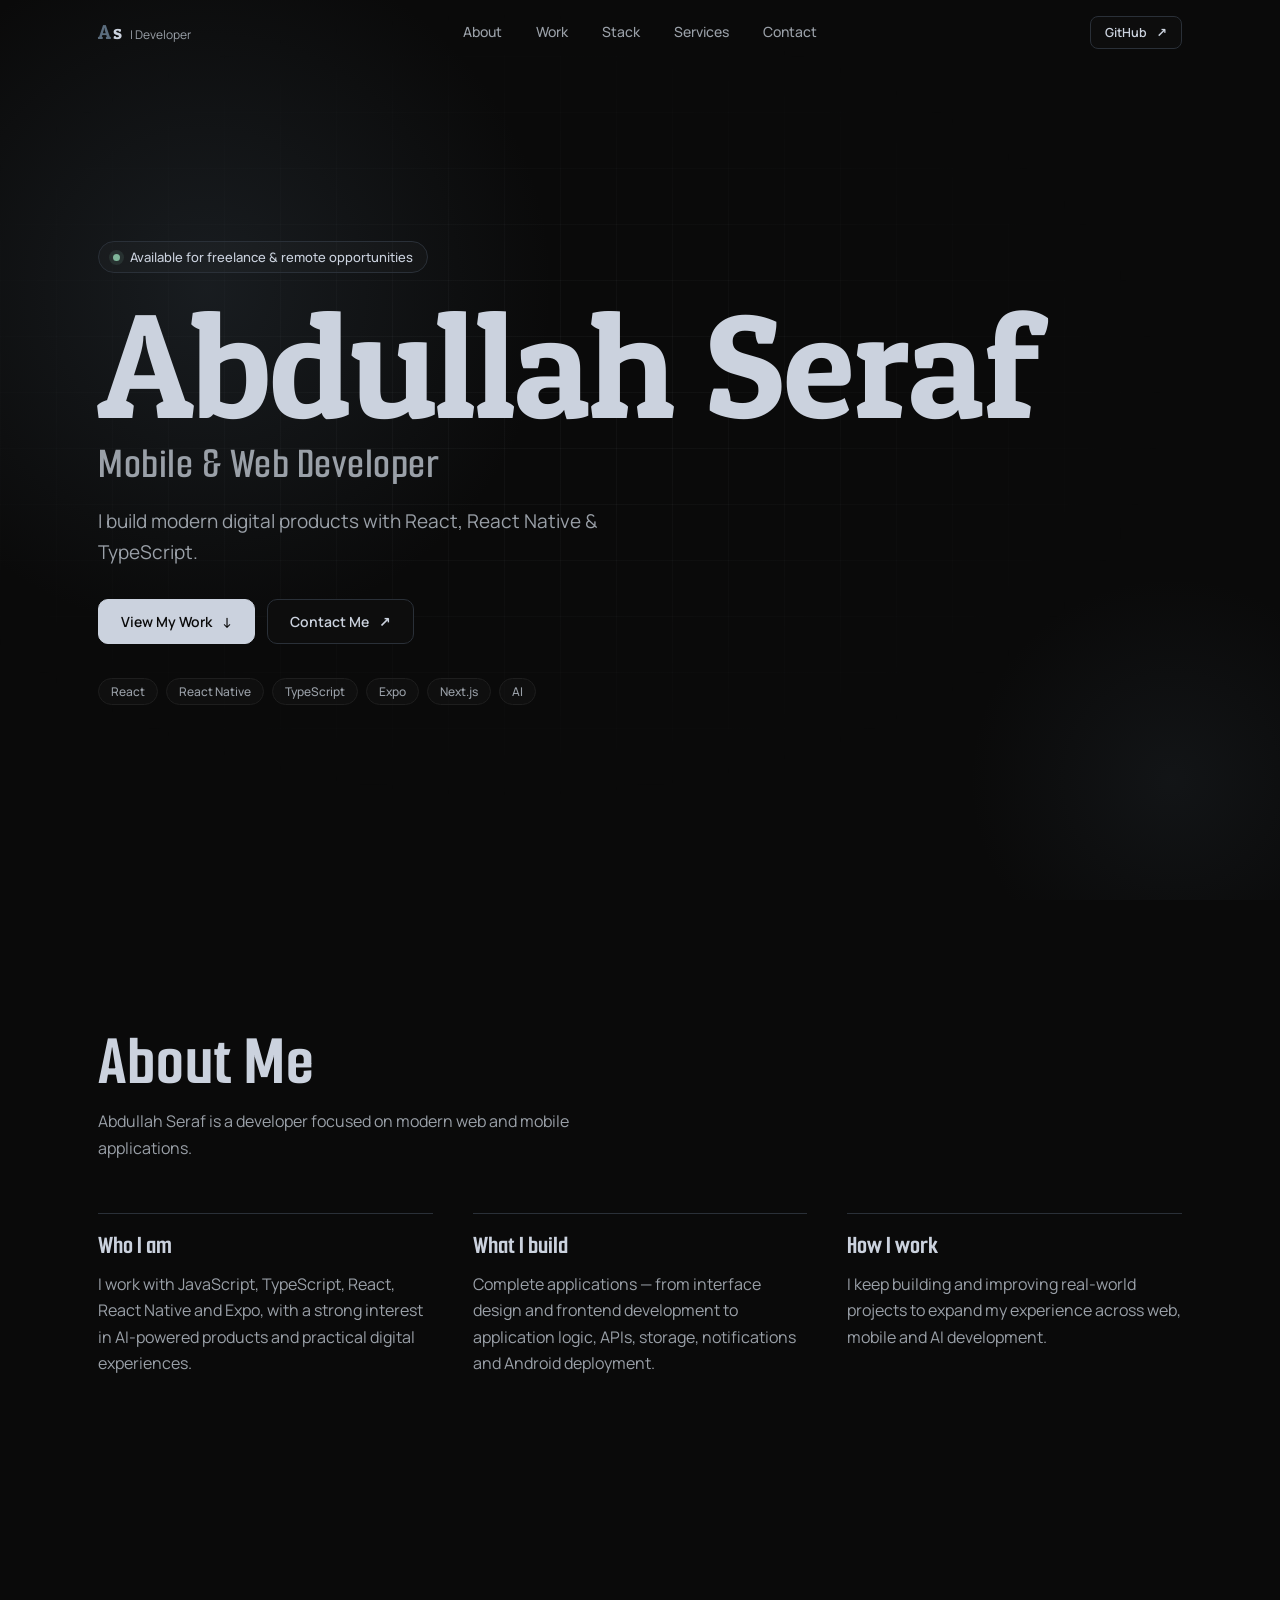
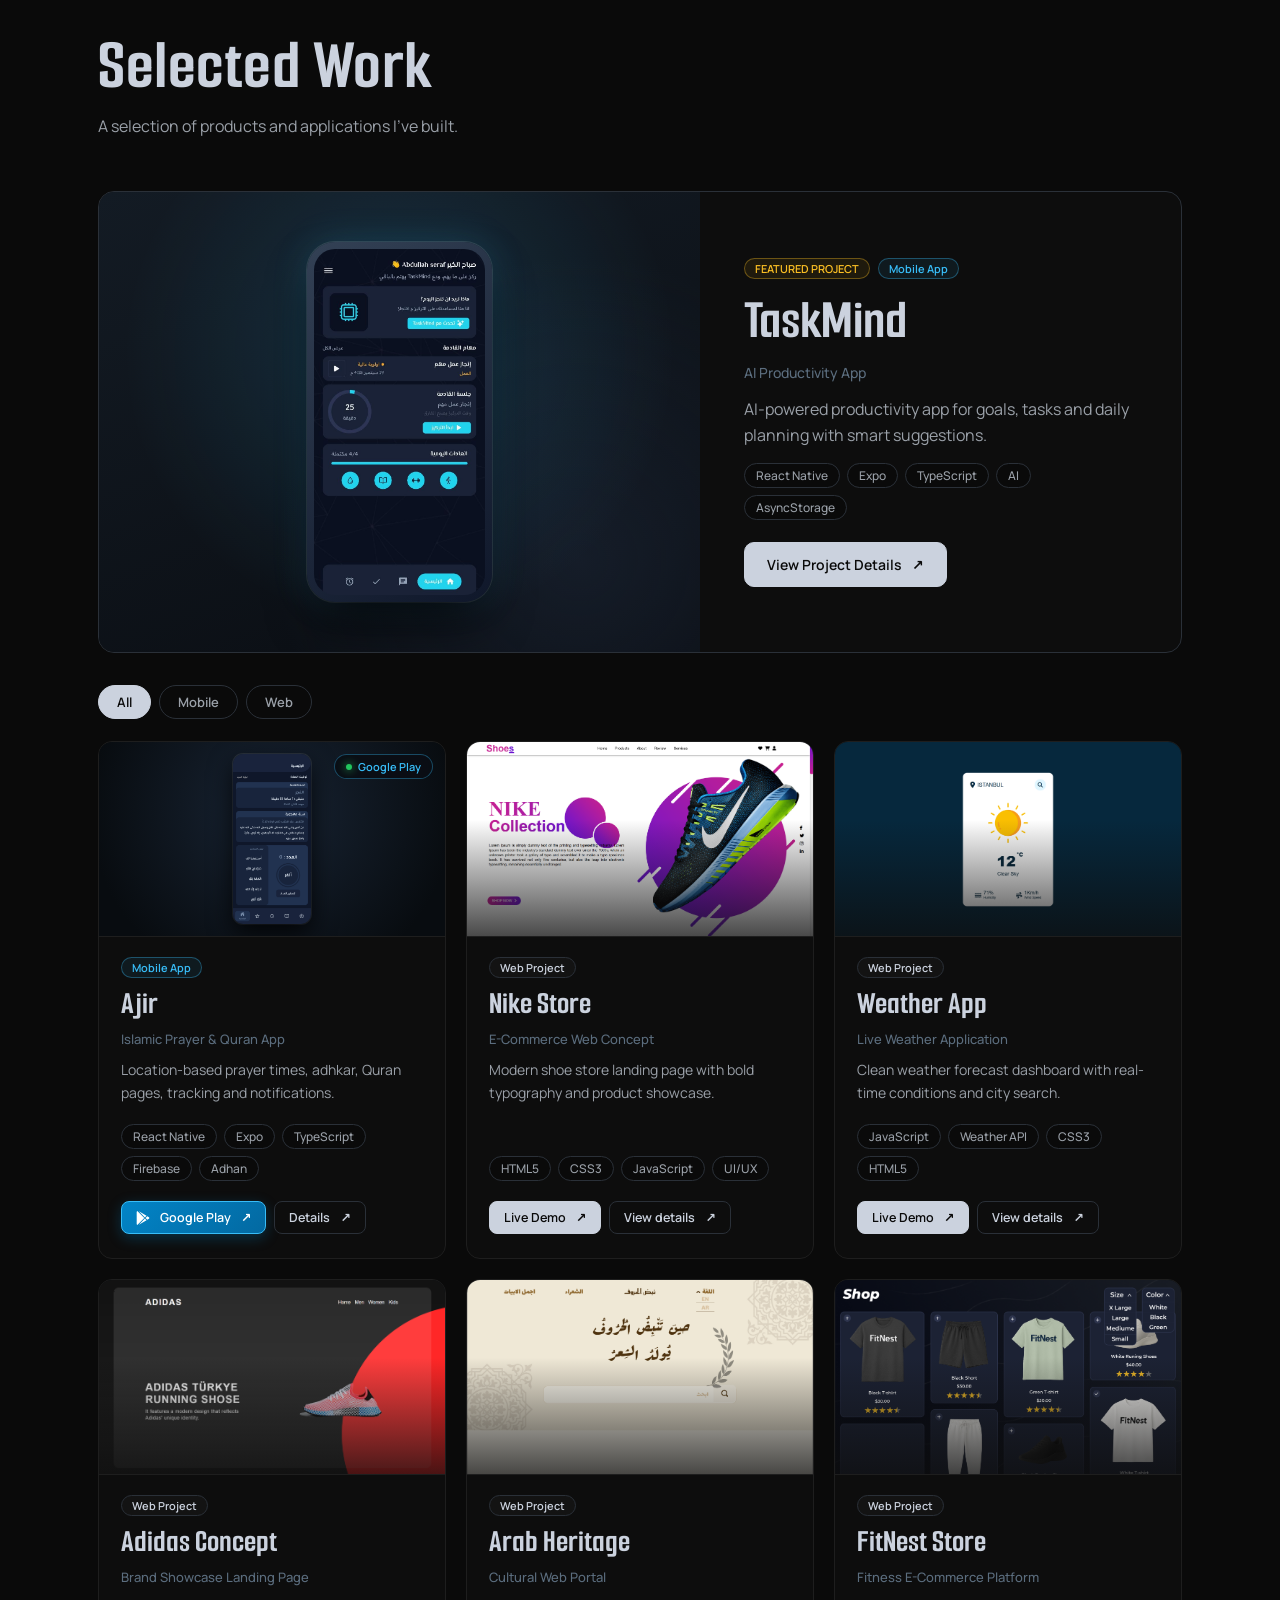
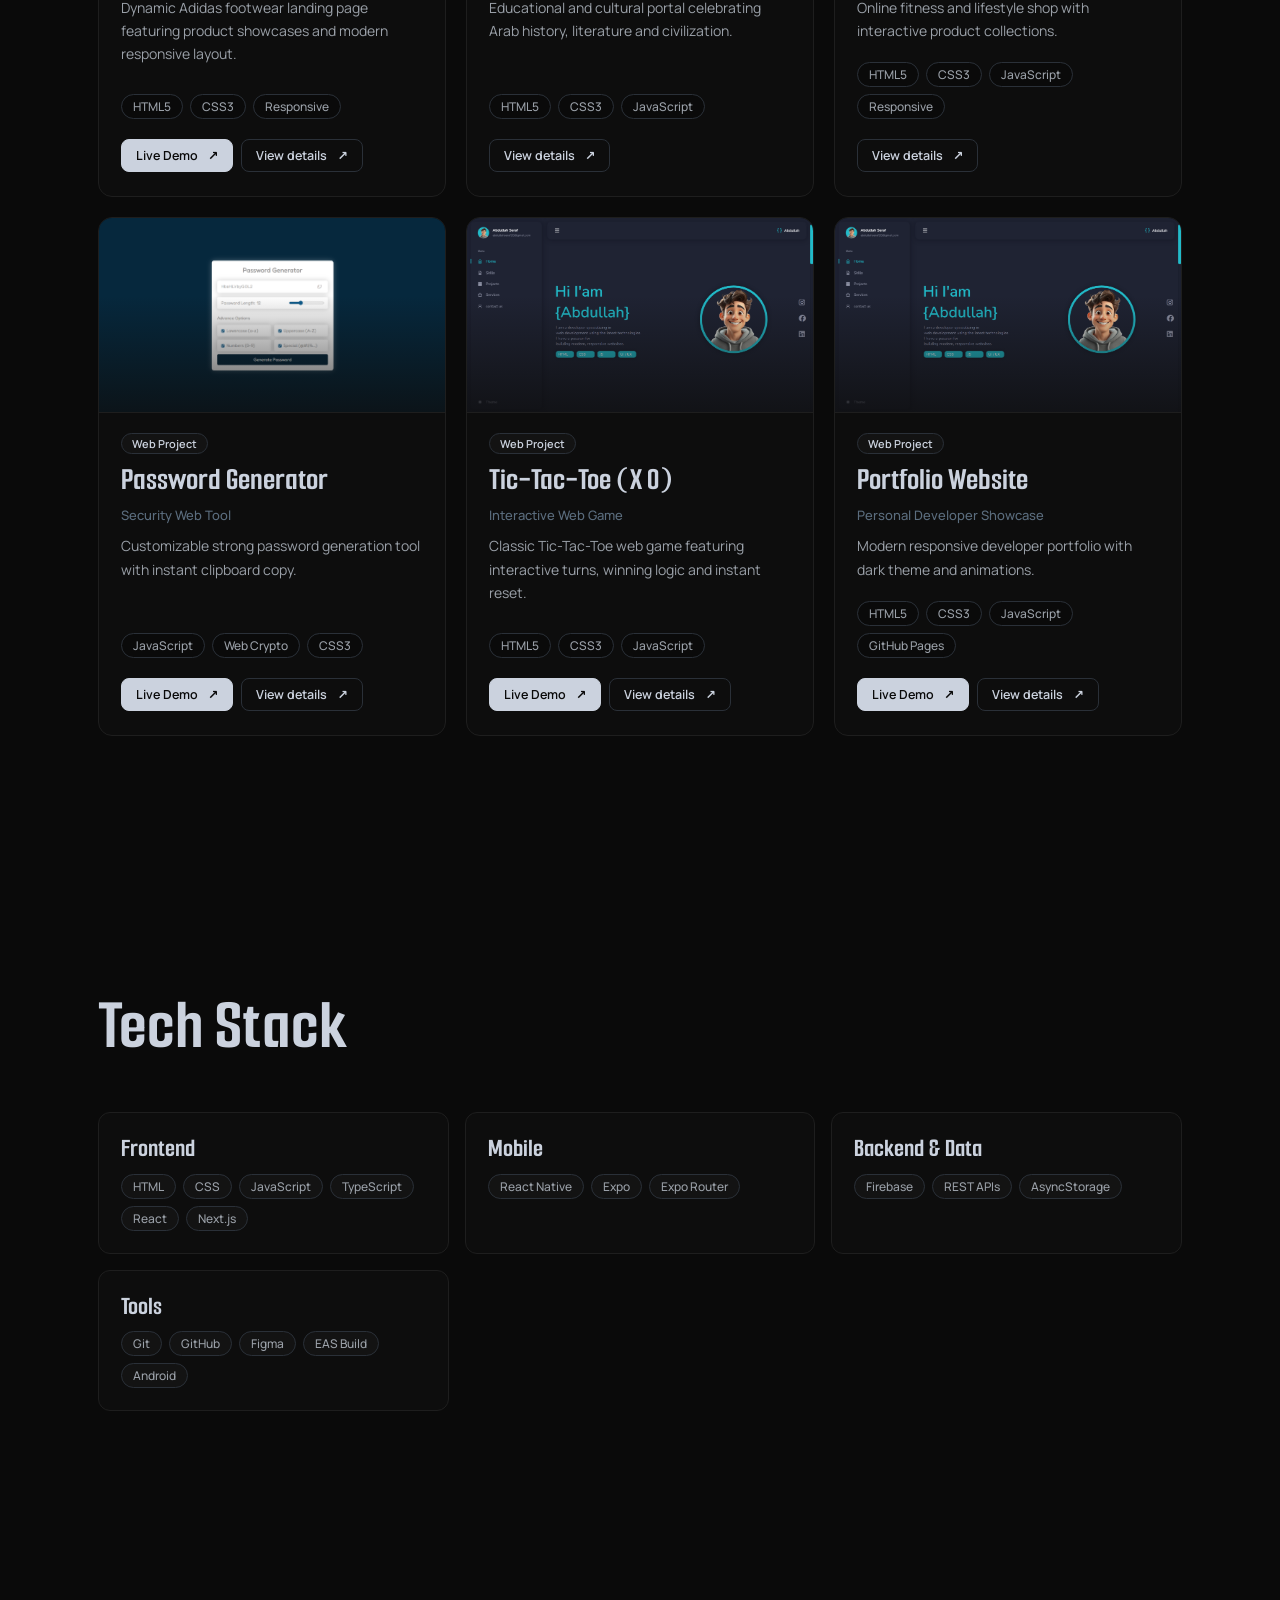
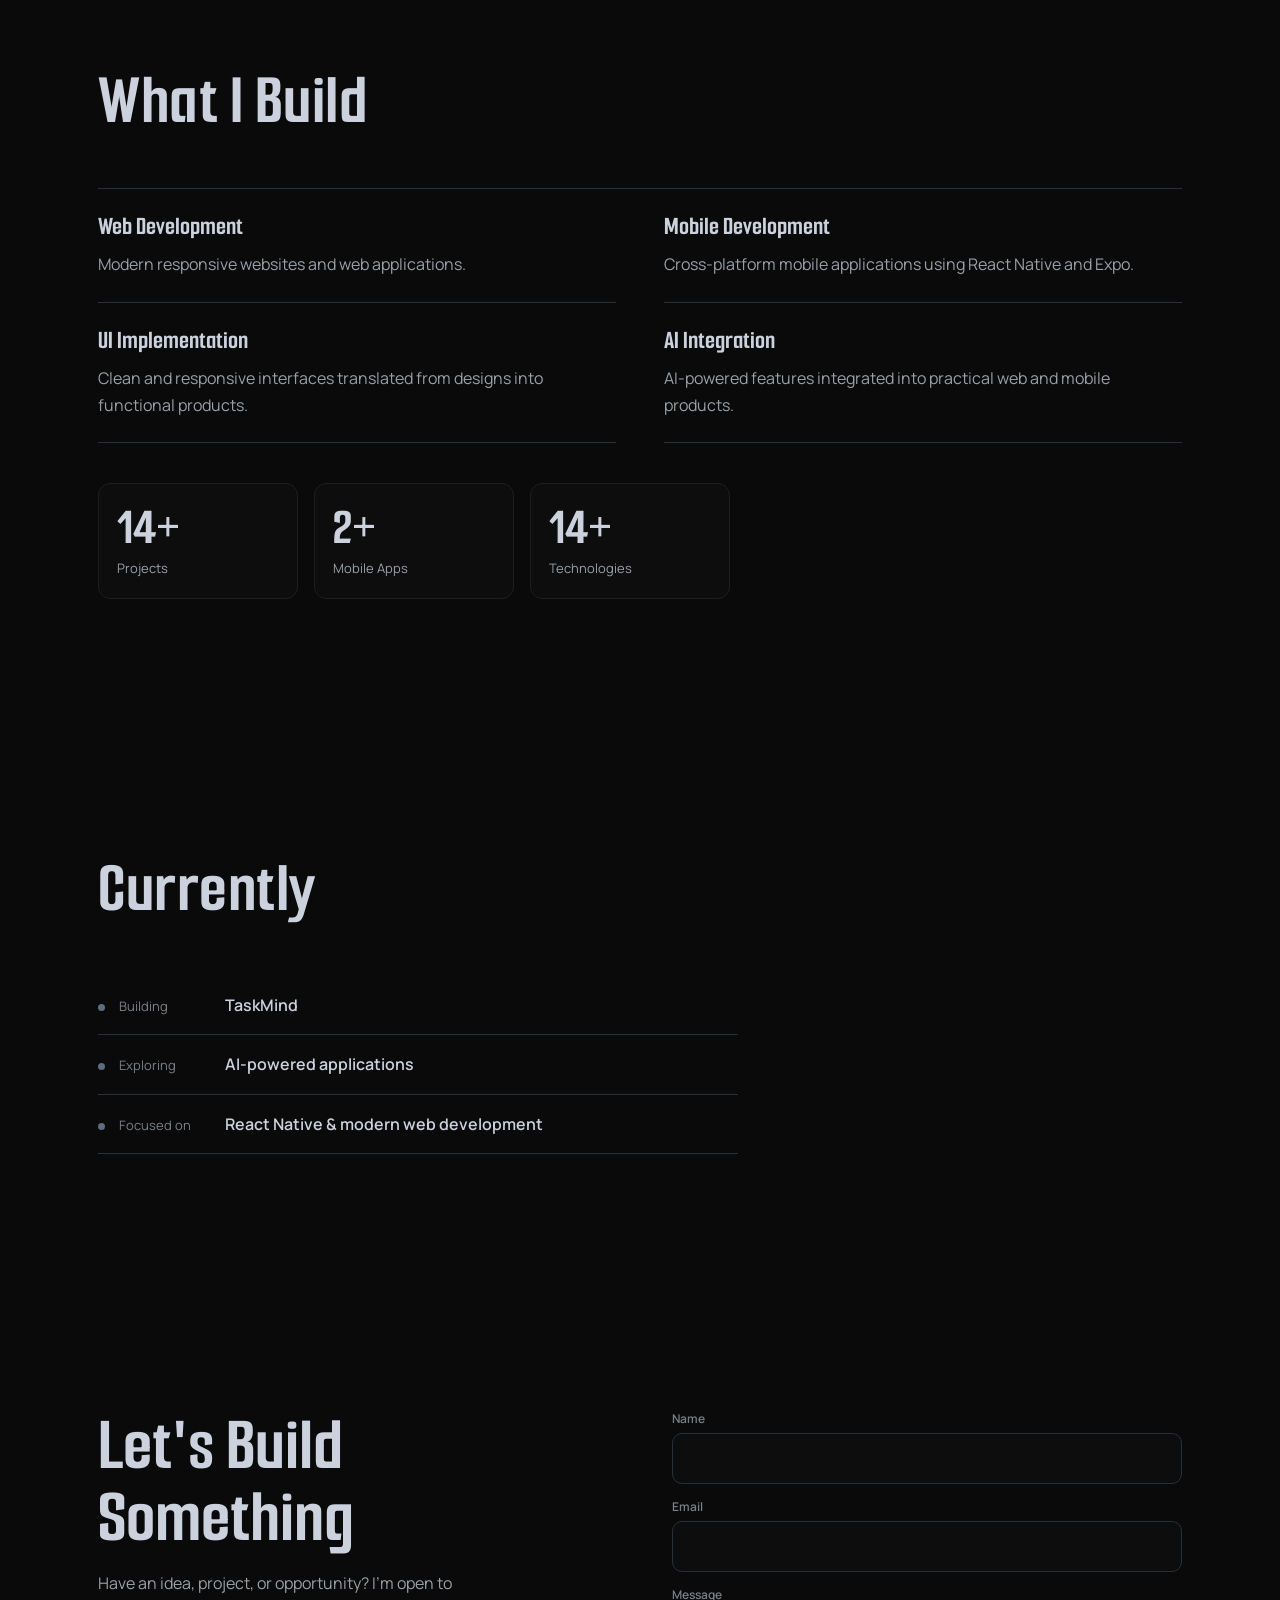
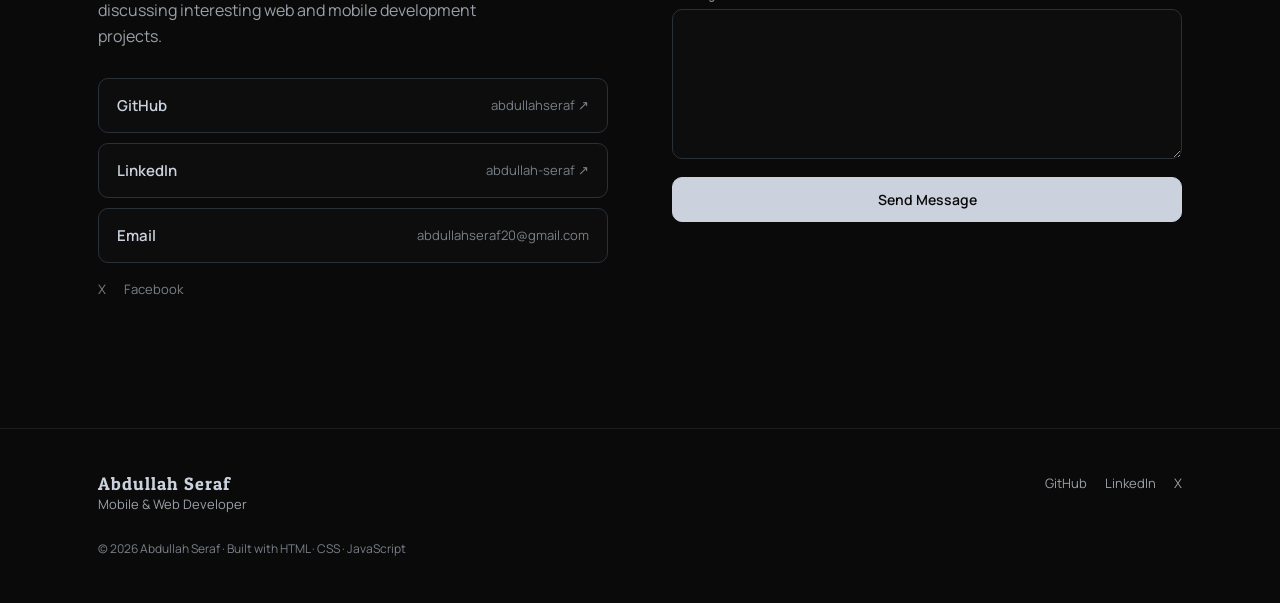
==== index.html @ d8f2591b "feat: add live demo links and new project showcases (Nike, Weather, Password Generator, Adidas, XO)" ====
<!doctype html>
<html lang="en">
  <head>
    <meta charset="UTF-8" />
    <meta name="viewport" content="width=device-width, initial-scale=1" />
    <title>Abdullah Seraf | Web &amp; Mobile Developer</title>
    <meta
      name="description"
      content="Abdullah Seraf is a mobile and web developer building modern digital products with React, React Native, Expo and TypeScript. Available for freelance and remote work."
    />
    <meta name="author" content="Abdullah Seraf" />
    <meta name="theme-color" content="#0a0a0a" />
    <meta name="color-scheme" content="dark" />
    <meta property="og:type" content="website" />
    <meta
      property="og:title"
      content="Abdullah Seraf | Web &amp; Mobile Developer"
    />
    <meta
      property="og:description"
      content="Modern digital products with React, React Native &amp; TypeScript."
    />
    <meta property="og:url" content="https://abdullahseraf.github.io" />
    <meta name="twitter:card" content="summary" />
    <meta
      name="twitter:title"
      content="Abdullah Seraf | Web &amp; Mobile Developer"
    />
    <meta
      name="twitter:description"
      content="Modern digital products with React, React Native &amp; TypeScript."
    />
    <link rel="icon" href="images/favicon.ico" type="image/x-icon" />
    <link rel="preconnect" href="https://fonts.googleapis.com" />
    <link rel="preconnect" href="https://fonts.gstatic.com" crossorigin />
    <link
      href="https://fonts.googleapis.com/css2?family=Manrope:wght@300..800&family=Patua+One&family=Smooch+Sans:wght@400..800&display=swap"
      rel="stylesheet"
    />
    <link rel="stylesheet" href="style.css?v=2.2" />
    <script>
      document.documentElement.classList.add("js");
    </script>
  </head>
  <body>
    <a class="skip" href="#main">Skip to content</a>
    <div class="progress" aria-hidden="true"></div>
    <header class="nav">
      <div class="wrap">
        <a class="logo" href="#home" aria-label="As Developer — home"
          >As<small>| Developer</small></a
        >
        <nav aria-label="Main">
          <ul class="menu" id="menu">
            <li><a href="#about">About</a></li>
            <li><a href="#work">Work</a></li>
            <li><a href="#stack">Stack</a></li>
            <li><a href="#services">Services</a></li>
            <li><a href="#contact">Contact</a></li>
          </ul>
        </nav>
        <a
          class="btn sm ghb"
          href="https://github.com/abdullahseraf"
          target="_blank"
          rel="noopener noreferrer"
          >GitHub <span class="arr">↗</span></a
        >
        <button
          class="burger"
          type="button"
          aria-label="Open menu"
          aria-expanded="false"
          aria-controls="menu"
        >
          <i></i><i></i>
        </button>
      </div>
    </header>

    <main id="main">
      <section class="hero" id="home">
        <div class="orb o1"></div>
        <div class="orb o2"></div>
        <div class="wrap">
          <p class="avail" data-in style="--d: 0.05s">
            <i></i>Available for freelance &amp; remote opportunities
          </p>
          <h1 data-in style="--d: 0.15s">Abdullah Seraf</h1>
          <p class="role" data-in style="--d: 0.25s">
            Mobile &amp; Web Developer
          </p>
          <p class="pitch" data-in style="--d: 0.35s">
            I build modern digital products with React, React Native &amp;
            TypeScript.
          </p>
          <div class="cta" data-in style="--d: 0.45s">
            <a class="btn solid" href="#work"
              >View My Work <span class="arr">↓</span></a
            >
            <a class="btn" href="#contact"
              >Contact Me <span class="arr">↗</span></a
            >
          </div>
          <ul class="chips" data-in style="--d: 0.55s">
            <li>React</li>
            <li>React Native</li>
            <li>TypeScript</li>
            <li>Expo</li>
            <li>Next.js</li>
            <li>AI</li>
          </ul>
        </div>
      </section>
      <section id="about">
        <div class="wrap">
          <div class="head rv">
            <h2 class="h2">About Me</h2>
            <p class="sub">
              Abdullah Seraf is a developer focused on modern web and mobile
              applications.
            </p>
          </div>
          <div class="three">
            <div class="rv">
              <h3>Who I am</h3>
              <p>
                I work with JavaScript, TypeScript, React, React Native and
                Expo, with a strong interest in AI-powered products and
                practical digital experiences.
              </p>
            </div>
            <div class="rv">
              <h3>What I build</h3>
              <p>
                Complete applications — from interface design and frontend
                development to application logic, APIs, storage, notifications
                and Android deployment.
              </p>
            </div>
            <div class="rv">
              <h3>How I work</h3>
              <p>
                I keep building and improving real-world projects to expand my
                experience across web, mobile and AI development.
              </p>
            </div>
          </div>
        </div>
      </section>

      <section id="work">
        <div class="wrap">
          <div class="head rv">
            <h2 class="h2">Selected Work</h2>
            <p class="sub">
              A selection of products and applications I've built.
            </p>
          </div>

          <article class="feat rv">
            <div class="preview is-mobile-feat" aria-hidden="true">
              <div class="mockup-frame">
                <img src="images/Taskmind.jpg" alt="TaskMind App screenshot" />
              </div>
            </div>
            <div class="fbody">
              <div class="feat-top">
                <span class="badge feat-badge">FEATURED PROJECT</span>
                <span class="badge badge-mobile">Mobile App</span>
              </div>
              <h3>TaskMind</h3>
              <p class="kind">AI Productivity App</p>
              <p>
                AI-powered productivity app for goals, tasks and daily planning with smart suggestions.
              </p>
              <ul class="pills">
                <li>React Native</li>
                <li>Expo</li>
                <li>TypeScript</li>
                <li>AI</li>
                <li>AsyncStorage</li>
              </ul>
              <div class="row">
                <button class="btn solid" type="button" data-open="taskmind">
                  View Project Details <span class="arr">↗</span>
                </button>
              </div>
            </div>
          </article>

          <div class="filters" role="group" aria-label="Filter projects">
            <button type="button" data-f="all" aria-pressed="true">All</button>
            <button type="button" data-f="mobile" aria-pressed="false">
              Mobile
            </button>
            <button type="button" data-f="web" aria-pressed="false">Web</button>
          </div>
          <div class="grid">
            <article class="card app rv" data-t="mobile">
              <div class="card-thumb mobile-thumb">
                <img src="images/Ajir.jpg" alt="Ajir Islamic Mobile App" loading="lazy" />
                <span class="thumb-badge"><i class="dot live"></i> Google Play</span>
              </div>
              <div class="card-body">
                <div class="card-meta">
                  <span class="badge badge-mobile">Mobile App</span>
                </div>
                <h3>Ajir</h3>
                <p class="kind">Islamic Prayer &amp; Quran App</p>
                <p>
                  Location-based prayer times, adhkar, Quran pages, tracking and notifications.
                </p>
                <ul class="pills">
                  <li>React Native</li>
                  <li>Expo</li>
                  <li>TypeScript</li>
                  <li>Firebase</li>
                  <li>Adhan</li>
                </ul>
                <div class="row">
                  <a
                    class="btn sm solid store-btn"
                    href="https://play.google.com/store/apps/details?id=com.anonymous.ajir&amp;pli=1"
                    target="_blank"
                    rel="noopener noreferrer"
                    aria-label="Download Ajir from Google Play Store"
                  >
                    <svg class="play-icon" viewBox="0 0 512 512" width="14" height="14" fill="currentColor" aria-hidden="true">
                      <path d="M325.3 234.3L104.6 13l280.8 161.2-60.1 59.9zM47 0C34 6.8 25.3 19.2 25.3 35.3v441.3c0 16.1 8.7 28.5 21.7 35.3l256.6-256L47 0zm425.2 225.6l-58.9-34.1-65.7 64.5 65.7 64.5 60.1-34.1c18-14.3 18-46.5-1.2-60.8zM104.6 499l280.8-161.2-60.1-60.1L104.6 499z"/>
                    </svg>
                    Google Play <span class="arr">↗</span>
                  </a>
                  <button class="btn sm" type="button" data-open="ajir">
                    Details <span class="arr">↗</span>
                  </button>
                </div>
              </div>
            </article>

            <article class="card app rv" data-t="web">
              <div class="card-thumb">
                <img src="images/nike.png" alt="Nike Shoe Store screenshot" loading="lazy" />
              </div>
              <div class="card-body">
                <div class="card-meta">
                  <span class="badge badge-web">Web Project</span>
                </div>
                <h3>Nike Store</h3>
                <p class="kind">E-Commerce Web Concept</p>
                <p>Modern shoe store landing page with bold typography and product showcase.</p>
                <ul class="pills">
                  <li>HTML5</li>
                  <li>CSS3</li>
                  <li>JavaScript</li>
                  <li>UI/UX</li>
                </ul>
                <div class="row">
                  <a
                    class="btn sm solid live-btn"
                    href="https://abdullahseraf.github.io/Nike-Store/"
                    target="_blank"
                    rel="noopener noreferrer"
                  >
                    Live Demo <span class="arr">↗</span>
                  </a>
                  <button
                    class="btn sm"
                    type="button"
                    data-open="shoe"
                    aria-haspopup="dialog"
                  >
                    View details <span class="arr">↗</span>
                  </button>
                </div>
              </div>
            </article>

            <article class="card app rv" data-t="web">
              <div class="card-thumb">
                <img src="images/weather.png" alt="Weather Website screenshot" loading="lazy" />
              </div>
              <div class="card-body">
                <div class="card-meta">
                  <span class="badge badge-web">Web Project</span>
                </div>
                <h3>Weather App</h3>
                <p class="kind">Live Weather Application</p>
                <p>Clean weather forecast dashboard with real-time conditions and city search.</p>
                <ul class="pills">
                  <li>JavaScript</li>
                  <li>Weather API</li>
                  <li>CSS3</li>
                  <li>HTML5</li>
                </ul>
                <div class="row">
                  <a
                    class="btn sm solid live-btn"
                    href="https://abdullahseraf.github.io/weather-app/"
                    target="_blank"
                    rel="noopener noreferrer"
                  >
                    Live Demo <span class="arr">↗</span>
                  </a>
                  <button
                    class="btn sm"
                    type="button"
                    data-open="weather"
                    aria-haspopup="dialog"
                  >
                    View details <span class="arr">↗</span>
                  </button>
                </div>
              </div>
            </article>

            <article class="card app rv" data-t="web">
              <div class="card-thumb">
                <img src="images/adidas.png" alt="Adidas Concept screenshot" loading="lazy" />
              </div>
              <div class="card-body">
                <div class="card-meta">
                  <span class="badge badge-web">Web Project</span>
                </div>
                <h3>Adidas Concept</h3>
                <p class="kind">Brand Showcase Landing Page</p>
                <p>Dynamic Adidas footwear landing page featuring product showcases and modern responsive layout.</p>
                <ul class="pills">
                  <li>HTML5</li>
                  <li>CSS3</li>
                  <li>Responsive</li>
                </ul>
                <div class="row">
                  <a
                    class="btn sm solid live-btn"
                    href="https://abdullahseraf.github.io/Adidas/"
                    target="_blank"
                    rel="noopener noreferrer"
                  >
                    Live Demo <span class="arr">↗</span>
                  </a>
                  <button
                    class="btn sm"
                    type="button"
                    data-open="adidas"
                    aria-haspopup="dialog"
                  >
                    View details <span class="arr">↗</span>
                  </button>
                </div>
              </div>
            </article>

            <article class="card app rv" data-t="web">
              <div class="card-thumb">
                <img src="images/arab.png" alt="Arab Heritage website screenshot" loading="lazy" />
              </div>
              <div class="card-body">
                <div class="card-meta">
                  <span class="badge badge-web">Web Project</span>
                </div>
                <h3>Arab Heritage</h3>
                <p class="kind">Cultural Web Portal</p>
                <p>Educational and cultural portal celebrating Arab history, literature and civilization.</p>
                <ul class="pills">
                  <li>HTML5</li>
                  <li>CSS3</li>
                  <li>JavaScript</li>
                </ul>
                <div class="row">
                  <button
                    class="btn sm"
                    type="button"
                    data-open="arabs"
                    aria-haspopup="dialog"
                  >
                    View details <span class="arr">↗</span>
                  </button>
                </div>
              </div>
            </article>

            <article class="card app rv" data-t="web">
              <div class="card-thumb">
                <img src="images/fitnest.png" alt="FitNest Shop website screenshot" loading="lazy" />
              </div>
              <div class="card-body">
                <div class="card-meta">
                  <span class="badge badge-web">Web Project</span>
                </div>
                <h3>FitNest Store</h3>
                <p class="kind">Fitness E-Commerce Platform</p>
                <p>Online fitness and lifestyle shop with interactive product collections.</p>
                <ul class="pills">
                  <li>HTML5</li>
                  <li>CSS3</li>
                  <li>JavaScript</li>
                  <li>Responsive</li>
                </ul>
                <div class="row">
                  <button
                    class="btn sm"
                    type="button"
                    data-open="shop"
                    aria-haspopup="dialog"
                  >
                    View details <span class="arr">↗</span>
                  </button>
                </div>
              </div>
            </article>

            <article class="card app rv" data-t="web">
              <div class="card-thumb">
                <img src="images/pasword.png" alt="Password Generator screenshot" loading="lazy" />
              </div>
              <div class="card-body">
                <div class="card-meta">
                  <span class="badge badge-web">Web Project</span>
                </div>
                <h3>Password Generator</h3>
                <p class="kind">Security Web Tool</p>
                <p>Customizable strong password generation tool with instant clipboard copy.</p>
                <ul class="pills">
                  <li>JavaScript</li>
                  <li>Web Crypto</li>
                  <li>CSS3</li>
                </ul>
                <div class="row">
                  <a
                    class="btn sm solid live-btn"
                    href="https://abdullahseraf.github.io/Password-Generator/"
                    target="_blank"
                    rel="noopener noreferrer"
                  >
                    Live Demo <span class="arr">↗</span>
                  </a>
                  <button
                    class="btn sm"
                    type="button"
                    data-open="password"
                    aria-haspopup="dialog"
                  >
                    View details <span class="arr">↗</span>
                  </button>
                </div>
              </div>
            </article>

            <article class="card app rv" data-t="web">
              <div class="card-thumb">
                <img src="images/portfolio2.png" alt="Tic-Tac-Toe Game screenshot" loading="lazy" />
              </div>
              <div class="card-body">
                <div class="card-meta">
                  <span class="badge badge-web">Web Project</span>
                </div>
                <h3>Tic-Tac-Toe (X O)</h3>
                <p class="kind">Interactive Web Game</p>
                <p>Classic Tic-Tac-Toe web game featuring interactive turns, winning logic and instant reset.</p>
                <ul class="pills">
                  <li>HTML5</li>
                  <li>CSS3</li>
                  <li>JavaScript</li>
                </ul>
                <div class="row">
                  <a
                    class="btn sm solid live-btn"
                    href="https://abdullahseraf.github.io/XO-Game/"
                    target="_blank"
                    rel="noopener noreferrer"
                  >
                    Live Demo <span class="arr">↗</span>
                  </a>
                  <button
                    class="btn sm"
                    type="button"
                    data-open="xo"
                    aria-haspopup="dialog"
                  >
                    View details <span class="arr">↗</span>
                  </button>
                </div>
              </div>
            </article>

            <article class="card app rv" data-t="web">
              <div class="card-thumb">
                <img src="images/portfolio2.png" alt="Portfolio Website screenshot" loading="lazy" />
              </div>
              <div class="card-body">
                <div class="card-meta">
                  <span class="badge badge-web">Web Project</span>
                </div>
                <h3>Portfolio Website</h3>
                <p class="kind">Personal Developer Showcase</p>
                <p>Modern responsive developer portfolio with dark theme and animations.</p>
                <ul class="pills">
                  <li>HTML5</li>
                  <li>CSS3</li>
                  <li>JavaScript</li>
                  <li>GitHub Pages</li>
                </ul>
                <div class="row">
                  <a
                    class="btn sm solid live-btn"
                    href="https://abdullahseraf.github.io/Portfolio/"
                    target="_blank"
                    rel="noopener noreferrer"
                  >
                    Live Demo <span class="arr">↗</span>
                  </a>
                  <button
                    class="btn sm"
                    type="button"
                    data-open="portfolio"
                    aria-haspopup="dialog"
                  >
                    View details <span class="arr">↗</span>
                  </button>
                </div>
              </div>
            </article>
          </div>
        </div>
      </section>

      <section id="stack">
        <div class="wrap">
          <div class="head rv"><h2 class="h2">Tech Stack</h2></div>
          <div class="sgrid">
            <div class="sg rv">
              <h3>Frontend</h3>
              <ul class="pills">
                <li>HTML</li>
                <li>CSS</li>
                <li>JavaScript</li>
                <li>TypeScript</li>
                <li>React</li>
                <li>Next.js</li>
              </ul>
            </div>
            <div class="sg rv">
              <h3>Mobile</h3>
              <ul class="pills">
                <li>React Native</li>
                <li>Expo</li>
                <li>Expo Router</li>
              </ul>
            </div>
            <div class="sg rv">
              <h3>Backend &amp; Data</h3>
              <ul class="pills">
                <li>Firebase</li>
                <li>REST APIs</li>
                <li>AsyncStorage</li>
              </ul>
            </div>
            <div class="sg rv">
              <h3>Tools</h3>
              <ul class="pills">
                <li>Git</li>
                <li>GitHub</li>
                <li>Figma</li>
                <li>EAS Build</li>
                <li>Android</li>
              </ul>
            </div>
          </div>
        </div>
      </section>

      <section id="services">
        <div class="wrap">
          <div class="head rv"><h2 class="h2">What I Build</h2></div>
          <div class="bgrid">
            <div class="build rv">
              <h3>Web Development</h3>
              <p>Modern responsive websites and web applications.</p>
            </div>
            <div class="build rv">
              <h3>Mobile Development</h3>
              <p>
                Cross-platform mobile applications using React Native and Expo.
              </p>
            </div>
            <div class="build rv">
              <h3>UI Implementation</h3>
              <p>
                Clean and responsive interfaces translated from designs into
                functional products.
              </p>
            </div>
            <div class="build rv">
              <h3>AI Integration</h3>
              <p>
                AI-powered features integrated into practical web and mobile
                products.
              </p>
            </div>
          </div>
          <div class="stats">
            <div class="rv">
              <strong data-to="15" data-suf="+">15+</strong
              ><span>Projects</span>
            </div>
            <div class="rv">
              <strong data-to="2" data-suf="+">2+</strong
              ><span>Mobile Apps</span>
            </div>
            <div class="rv">
              <strong data-to="15" data-suf="+">15+</strong
              ><span>Technologies</span>
            </div>
          </div>
        </div>
      </section>

      <section id="now" aria-labelledby="nowT">
        <div class="wrap">
          <div class="head rv"><h2 class="h2" id="nowT">Currently</h2></div>
          <div class="now rv">
            <div><i></i><span>Building</span><b>TaskMind</b></div>
            <div>
              <i></i><span>Exploring</span><b>AI-powered applications</b>
            </div>
            <div>
              <i></i><span>Focused on</span
              ><b>React Native &amp; modern web development</b>
            </div>
          </div>
        </div>
      </section>

      <section id="contact">
        <div class="wrap cbox">
          <div class="rv">
            <h2>Let's Build Something</h2>
            <p class="lead">
              Have an idea, project, or opportunity? I'm open to discussing
              interesting web and mobile development projects.
            </p>
            <div class="links">
              <a
                class="lk"
                href="https://github.com/abdullahseraf"
                target="_blank"
                rel="noopener noreferrer"
                >GitHub <small>abdullahseraf ↗</small></a
              >
              <a
                class="lk"
                href="https://www.linkedin.com/in/abdullah-seraf-761bb6325/"
                target="_blank"
                rel="noopener noreferrer"
                >LinkedIn <small>abdullah-seraf ↗</small></a
              >
              <a class="lk" href="mailto:abdullahseraf20@gmail.com"
                >Email <small>abdullahseraf20@gmail.com</small></a
              >
              <div class="minor">
                <a
                  href="https://x.com/AbdullahSeraf"
                  target="_blank"
                  rel="noopener noreferrer"
                  >X</a
                ><a
                  href="https://www.facebook.com/profile.php?id=100073133985251"
                  target="_blank"
                  rel="noopener noreferrer"
                  >Facebook</a
                >
              </div>
            </div>
          </div>
          <form id="contactForm" class="rv">
            <label
              >Name<input type="text" name="name" autocomplete="name" required
            /></label>
            <label
              >Email<input
                type="email"
                name="email"
                autocomplete="email"
                inputmode="email"
                required
            /></label>
            <label>Message<textarea name="message" required></textarea></label>
            <button
              class="btn solid"
              type="submit"
              style="justify-content: center"
            >
              Send Message
            </button>
            <p id="status" role="status" aria-live="polite"></p>
          </form>
        </div>
      </section>
    </main>

    <footer>
      <div class="wrap">
        <div>
          <h4>Abdullah Seraf</h4>
          <p>Mobile &amp; Web Developer</p>
        </div>
        <ul class="fl">
          <li>
            <a
              href="https://github.com/abdullahseraf"
              target="_blank"
              rel="noopener noreferrer"
              >GitHub</a
            >
          </li>
          <li>
            <a
              href="https://www.linkedin.com/in/abdullah-seraf-761bb6325/"
              target="_blank"
              rel="noopener noreferrer"
              >LinkedIn</a
            >
          </li>
          <li>
            <a
              href="https://x.com/AbdullahSeraf"
              target="_blank"
              rel="noopener noreferrer"
              >X</a
            >
          </li>
        </ul>
        <p class="built">
          © 2026 Abdullah Seraf · Built with HTML · CSS · JavaScript
        </p>
      </div>
    </footer>

    <dialog id="modal" aria-labelledby="mTitle">
      <div class="mh">
        <div>
          <h3 id="mTitle"></h3>
          <p class="kind" id="mCat"></p>
        </div>
        <button
          class="x"
          type="button"
          data-close
          aria-label="Close project details"
        >
          ×
        </button>
      </div>
      <div class="mb" id="mBody"></div>
    </dialog>
    <script src="Script.js?v=2.2" defer></script>
  </body>
</html>
---- style.css ----
/* Portfolio — dark, minimal, mobile-first. */
:root {
  --bg: #0a0a0a;
  --panel: #0d0d0d;
  --line: #1e1e1e;
  --line2: #2a3038;
  --steel: #3e4c59;
  --steel-hi: #5b6d7e;
  --ice: #cbd2de;
  --text: #9aa0a8;
  --muted: #7a8088;
  --tint: #ffffff06;
  --pad: clamp(20px, 5vw, 48px);
  --sec: clamp(72px, 11vw, 128px);
  --display: "Smooch Sans", "Arial Narrow", sans-serif;
  --logo: "Patua One", Georgia, serif;
  --ui: "Manrope", system-ui, -apple-system, "Segoe UI", sans-serif;
  --ease: cubic-bezier(0.2, 0.7, 0.2, 1);
}
* {
  box-sizing: border-box;
}
html {
  scroll-behavior: smooth;
  -webkit-text-size-adjust: 100%;
  scroll-padding-top: 72px;
}
body {
  margin: 0;
  background: var(--bg);
  color: var(--text);
  font: 400 clamp(15px, 1.6vw, 16px)/1.65 var(--ui);
  overflow-x: hidden;
}
img {
  max-width: 100%;
  display: block;
}
a {
  color: inherit;
  text-decoration: none;
}
h1,
h2,
h3,
h4,
p,
ul {
  margin: 0;
}
ul {
  padding: 0;
  list-style: none;
}
:focus-visible {
  outline: 2px solid var(--steel-hi);
  outline-offset: 3px;
  border-radius: 6px;
}
::selection {
  background: var(--steel);
  color: #fff;
}
.wrap {
  width: 100%;
  max-width: 1180px;
  margin-inline: auto;
  padding-inline: var(--pad);
}
section {
  position: relative;
  padding-block: var(--sec);
}
.skip {
  position: fixed;
  left: 16px;
  top: -64px;
  z-index: 100;
  padding: 8px 16px;
  background: var(--panel);
  border: 1px solid var(--steel);
  border-radius: 8px;
  color: var(--ice);
}
.skip:focus {
  top: 12px;
}
.progress {
  position: fixed;
  inset: 0 0 auto;
  height: 2px;
  z-index: 70;
  background: var(--steel-hi);
  transform-origin: 0 50%;
  transform: scaleX(var(--p, 0));
}

/* type */
.h2 {
  font: 700 clamp(44px, 8vw, 72px)/0.95 var(--display);
  color: var(--ice);
  letter-spacing: 0.5px;
}
.sub {
  max-width: 52ch;
  margin-top: 12px;
  color: var(--text);
}
.head {
  margin-bottom: clamp(28px, 5vw, 52px);
}
.tag {
  display: inline-block;
  margin-bottom: 14px;
  font: 600 12px var(--ui);
  letter-spacing: 0.14em;
  color: var(--steel-hi);
}

/* buttons */
.btn {
  display: inline-flex;
  align-items: center;
  gap: 10px;
  padding: 12px 22px;
  font: 600 14px var(--ui);
  color: var(--ice);
  background: var(--panel);
  border: 1px solid var(--line2);
  border-radius: 10px;
  cursor: pointer;
  transition:
    border-color 0.35s,
    background 0.35s,
    color 0.35s,
    box-shadow 0.35s;
}
.btn:hover {
  border-color: var(--steel-hi);
  box-shadow: 0 0 0 4px #3e4c5922;
}
.btn.solid {
  background: var(--ice);
  color: var(--bg);
  border-color: var(--ice);
}
.btn.solid:hover {
  background: #fff;
  box-shadow: 0 0 24px #cbd2de33;
}
.arr {
  display: inline-block;
  transition: transform 0.35s var(--ease);
}
.btn:hover .arr,
a:hover > .arr {
  transform: translate(3px, -3px);
}

/* nav */
.nav {
  position: fixed;
  inset: 0 0 auto;
  z-index: 60;
  border-bottom: 1px solid transparent;
  transition:
    background 0.4s,
    border-color 0.4s,
    backdrop-filter 0.4s;
}
.nav.scrolled,
.nav.open {
  background: #0a0a0acc;
  border-color: var(--line);
  -webkit-backdrop-filter: blur(14px);
  backdrop-filter: blur(14px);
}
.nav .wrap {
  display: flex;
  align-items: center;
  justify-content: space-between;
  gap: 16px;
  height: 64px;
}
.logo {
  font: 400 20px var(--logo);
  letter-spacing: 2px;
  color: var(--ice);
}
.logo::first-letter {
  color: var(--steel-hi);
}
.logo small {
  margin-left: 6px;
  font: 400 12px var(--ui);
  letter-spacing: 0;
  color: var(--text);
}
.menu {
  position: absolute;
  top: 64px;
  left: 0;
  right: 0;
  padding: 8px var(--pad) 20px;
  background: #0a0a0af2;
  border-bottom: 1px solid var(--line);
  opacity: 0;
  visibility: hidden;
  translate: 0 -10px;
  transition:
    opacity 0.3s,
    translate 0.3s var(--ease),
    visibility 0.3s;
}
.nav.open .menu {
  opacity: 1;
  visibility: visible;
  translate: 0 0;
}
.menu a {
  display: block;
  padding: 14px 0;
  font-size: 17px;
  color: var(--ice);
  border-bottom: 1px solid var(--line);
}
.menu li:last-child a {
  border: 0;
}
.menu a.on {
  color: #fff;
}
.ghb {
  display: none;
}
.burger {
  width: 42px;
  height: 40px;
  display: grid;
  place-content: center;
  gap: 6px;
  background: none;
  border: 1px solid var(--line2);
  border-radius: 10px;
  cursor: pointer;
}
.burger i {
  display: block;
  width: 18px;
  height: 2px;
  background: var(--ice);
  transition:
    transform 0.3s,
    opacity 0.3s;
}
.nav.open .burger i:first-child {
  transform: translateY(4px) rotate(45deg);
}
.nav.open .burger i:last-child {
  transform: translateY(-4px) rotate(-45deg);
}
@media (min-width: 900px) {
  .burger {
    display: none;
  }
  .menu {
    position: static;
    display: flex;
    gap: 6px;
    padding: 0;
    background: none;
    border: 0;
    opacity: 1;
    visibility: visible;
    translate: none;
  }
  .menu a {
    position: relative;
    padding: 8px 14px;
    font-size: 14px;
    font-weight: 500;
    color: var(--text);
    border: 0;
    transition: color 0.3s;
  }
  .menu a::after {
    content: "";
    position: absolute;
    left: 14px;
    right: 14px;
    bottom: 2px;
    height: 1px;
    background: var(--ice);
    transform: scaleX(0);
    transition: transform 0.35s var(--ease);
  }
  .menu a:hover,
  .menu a.on {
    color: var(--ice);
  }
  .menu a.on::after {
    transform: scaleX(1);
  }
  .ghb {
    display: inline-flex;
    padding: 8px 16px;
  }
}

/* hero */
.hero {
  min-height: 100vh;
  min-height: 100svh;
  display: flex;
  align-items: center;
  padding-top: 110px;
  padding-bottom: 64px;
  overflow: hidden;
}
.hero::before {
  content: "";
  position: absolute;
  inset: 0;
  z-index: -1;
  background:
    linear-gradient(#cbd2de0a 1px, transparent 1px) 0 0/56px 56px,
    linear-gradient(90deg, #cbd2de0a 1px, transparent 1px) 0 0/56px 56px;
  -webkit-mask-image: radial-gradient(
    ellipse 70% 60% at 40% 45%,
    #000 20%,
    transparent 75%
  );
  mask-image: radial-gradient(
    ellipse 70% 60% at 40% 45%,
    #000 20%,
    transparent 75%
  );
}
.orb {
  position: absolute;
  z-index: -1;
  border-radius: 50%;
  background: radial-gradient(circle, #3e4c59 0, #3e4c5900 68%);
  pointer-events: none;
}
.o1 {
  width: min(720px, 120vw);
  aspect-ratio: 1;
  top: -8%;
  left: -12%;
  opacity: 0.28;
  animation: drift 22s ease-in-out infinite alternate;
}
.o2 {
  width: min(420px, 80vw);
  aspect-ratio: 1;
  bottom: -10%;
  right: -8%;
  opacity: 0.16;
}
@keyframes drift {
  to {
    translate: 36px 24px;
  }
}
.avail {
  display: inline-flex;
  align-items: center;
  gap: 10px;
  padding: 6px 14px;
  font: 500 13px var(--ui);
  color: var(--ice);
  background: var(--tint);
  border: 1px solid var(--line2);
  border-radius: 999px;
}
.avail i {
  width: 7px;
  height: 7px;
  border-radius: 50%;
  background: #7fb69a;
  box-shadow: 0 0 0 4px #7fb69a22;
}
.hero h1 {
  margin: 22px 0 4px;
  font: 400 clamp(52px, 13.5vw, 148px)/0.95 var(--logo);
  color: var(--ice);
  letter-spacing: -0.01em;
}
.role {
  font: 600 clamp(26px, 5vw, 44px)/1.1 var(--display);
  color: var(--text);
  letter-spacing: 0.5px;
}
.pitch {
  max-width: 46ch;
  margin-top: 18px;
  font-size: clamp(16px, 2vw, 19px);
  color: var(--text);
}
.cta {
  display: flex;
  flex-wrap: wrap;
  gap: 12px;
  margin-top: 30px;
}
.chips {
  display: flex;
  flex-wrap: wrap;
  gap: 8px;
  margin-top: 34px;
}
.chips li {
  padding: 4px 12px;
  font: 500 12px var(--ui);
  color: var(--text);
  background: var(--tint);
  border: 1px solid var(--line);
  border-radius: 999px;
  transition:
    border-color 0.3s,
    color 0.3s;
}
.chips li:hover {
  border-color: var(--steel-hi);
  color: var(--ice);
}
.hero [data-in] {
  animation: up 0.8s var(--ease) both;
  animation-delay: var(--d, 0s);
}
@keyframes up {
  from {
    opacity: 0;
    translate: 0 18px;
  }
}

/* reveal */
.js .rv {
  opacity: 0;
  translate: 0 20px;
  transition:
    opacity 0.7s var(--ease),
    translate 0.7s var(--ease);
}
.js .rv.in {
  opacity: 1;
  translate: 0 0;
}

/* work */
.js .card.rv {
  transition:
    transform 0.4s var(--ease),
    border-color 0.4s,
    box-shadow 0.4s,
    opacity 0.5s var(--ease),
    translate 0.7s var(--ease),
    scale 0.3s var(--ease);
}
.feat {
  display: grid;
  gap: 0;
  margin-bottom: 32px;
  overflow: hidden;
  background: var(--panel);
  border: 1px solid var(--line2);
  border-radius: 16px;
  transition: border-color 0.4s, box-shadow 0.4s;
}
.feat:hover {
  border-color: rgba(56, 189, 248, 0.35);
  box-shadow: 0 20px 48px -15px rgba(0, 0, 0, 0.75), 0 0 30px rgba(56, 189, 248, 0.08);
}
.feat-top {
  display: flex;
  align-items: center;
  gap: 8px;
  flex-wrap: wrap;
}
.preview.is-mobile-feat {
  position: relative;
  min-height: clamp(340px, 46vw, 460px);
  display: flex !important;
  align-items: center;
  justify-content: center;
  padding: 30px 20px;
  background:
    radial-gradient(circle at 50% 35%, rgba(56, 189, 248, 0.16), transparent 65%),
    radial-gradient(circle at 80% 80%, rgba(30, 41, 59, 0.5), transparent 50%),
    linear-gradient(160deg, #131b24, #0a0d12);
  overflow: hidden;
}
.preview.is-mobile-feat::before {
  display: none !important;
}
.preview.is-mobile-feat .mockup-frame {
  position: relative;
  z-index: 2;
  height: 370px;
  max-height: 90%;
  width: 185px;
  border-radius: 28px;
  padding: 7px;
  background: linear-gradient(145deg, #334155, #0f172a);
  box-shadow:
    0 24px 48px -10px rgba(0, 0, 0, 0.85),
    0 0 0 1px rgba(255, 255, 255, 0.12),
    0 0 35px rgba(56, 189, 248, 0.18);
  transition: transform 0.5s var(--ease), box-shadow 0.5s var(--ease);
  display: flex;
}
.feat:hover .mockup-frame {
  transform: translateY(-5px) scale(1.02);
  box-shadow:
    0 28px 56px -12px rgba(0, 0, 0, 0.9),
    0 0 0 1px rgba(56, 189, 248, 0.45),
    0 0 45px rgba(56, 189, 248, 0.28);
}
.preview.is-mobile-feat .mockup-frame img {
  position: relative !important;
  inset: auto !important;
  width: 100% !important;
  height: 100% !important;
  object-fit: cover !important;
  border-radius: 21px !important;
  display: block !important;
}
.preview {
  position: relative;
  min-height: clamp(240px, 52vw, 440px);
  display: grid;
  place-content: center;
  gap: 14px;
  padding: 28px;
  overflow: hidden;
  background:
    radial-gradient(ellipse at 30% 20%, #3e4c5966, transparent 60%),
    linear-gradient(160deg, #141a20, #0d0d0d);
}
.preview::before {
  content: "";
  position: absolute;
  inset: 0;
  background:
    linear-gradient(#cbd2de0d 1px, transparent 1px) 0 0/40px 40px,
    linear-gradient(90deg, #cbd2de0d 1px, transparent 1px) 0 0/40px 40px;
  transition: transform 0.8s var(--ease);
}
.feat:hover .preview::before {
  transform: scale(1.06);
}
.preview b {
  position: relative;
  font: 700 clamp(54px, 11vw, 120px)/0.9 var(--display);
  color: var(--ice);
}
.preview span {
  position: relative;
  font: 500 13px var(--ui);
  color: var(--text);
}
.fbody {
  display: flex;
  flex-direction: column;
  align-items: flex-start;
  gap: 14px;
  padding: clamp(22px, 4vw, 44px);
}
.fbody h3 {
  font: 700 clamp(38px, 6vw, 56px)/1 var(--display);
  color: var(--ice);
}
.fbody .kind {
  font: 500 14px var(--ui);
  color: var(--steel-hi);
}
.pills {
  display: flex;
  flex-wrap: wrap;
  gap: 7px;
}
.pills li {
  padding: 3px 11px;
  font: 500 12px var(--ui);
  color: var(--text);
  background: var(--bg);
  border: 1px solid var(--line2);
  border-radius: 999px;
}
.row {
  display: flex;
  flex-wrap: wrap;
  gap: 10px;
  margin-top: 8px;
}
@media (min-width: 900px) {
  .feat {
    grid-template-columns: 1.25fr 1fr;
  }
  .fbody {
    justify-content: center;
  }
}

.filters {
  display: flex;
  flex-wrap: wrap;
  gap: 8px;
  margin-bottom: 22px;
}
.filters button {
  padding: 7px 18px;
  font: 600 13px var(--ui);
  color: var(--text);
  background: none;
  border: 1px solid var(--line2);
  border-radius: 999px;
  cursor: pointer;
  transition: 0.3s;
}
.filters button:hover {
  color: var(--ice);
  border-color: var(--steel-hi);
}
.filters button[aria-pressed="true"] {
  color: var(--bg);
  background: var(--ice);
  border-color: var(--ice);
}
.grid {
  display: grid;
  gap: 20px;
  grid-template-columns: 1fr;
}
@media (min-width: 640px) {
  .grid {
    grid-template-columns: repeat(2, 1fr);
  }
}
@media (min-width: 1000px) {
  .grid {
    grid-template-columns: repeat(3, 1fr);
  }
}
.card {
  position: relative;
  margin: 0;
  display: flex;
  flex-direction: column;
  min-height: 280px;
  overflow: hidden;
  background: var(--panel);
  border: 1px solid var(--line);
  border-radius: 14px;
  transition:
    transform 0.4s var(--ease),
    border-color 0.4s,
    box-shadow 0.4s,
    opacity 0.25s,
    scale 0.25s;
}
.card[hidden] {
  display: none !important;
}
.card.out {
  opacity: 0;
  scale: 0.96;
  pointer-events: none;
}
.card:hover {
  transform: translateY(-6px);
  border-color: rgba(56, 189, 248, 0.4);
  box-shadow:
    0 18px 42px -12px rgba(0, 0, 0, 0.8),
    0 0 25px rgba(56, 189, 248, 0.1);
}
.card.app {
  padding: 0;
}
.card-thumb {
  position: relative;
  width: 100%;
  height: 195px;
  min-height: 195px;
  max-height: 195px;
  overflow: hidden;
  background: #0d1218;
  border-bottom: 1px solid var(--line);
  flex-shrink: 0;
}
.card-thumb img {
  width: 100%;
  height: 100%;
  object-fit: cover;
  object-position: top center;
  transition: transform 0.5s var(--ease), filter 0.4s var(--ease);
}
.card:hover .card-thumb img {
  transform: scale(1.05);
}
.card-thumb::after {
  content: "";
  position: absolute;
  inset: 0;
  background: linear-gradient(to top, rgba(13, 13, 13, 0.75) 0%, transparent 60%);
  pointer-events: none;
}
.card-thumb.mobile-thumb {
  height: 195px;
  min-height: 195px;
  max-height: 195px;
  background: radial-gradient(circle at 50% 35%, #182434 0%, #080c10 85%);
  display: flex !important;
  align-items: center;
  justify-content: center;
  padding: 12px;
  overflow: hidden;
}
.card-thumb.mobile-thumb img {
  position: relative;
  height: 170px !important;
  max-height: 170px !important;
  width: auto !important;
  max-width: 95px !important;
  object-fit: contain !important;
  border-radius: 10px;
  box-shadow: 0 10px 24px rgba(0, 0, 0, 0.8), 0 0 0 1px rgba(255, 255, 255, 0.1);
  transition: transform 0.4s var(--ease), box-shadow 0.4s var(--ease);
}
.card:hover .card-thumb.mobile-thumb img {
  transform: translateY(-3px) scale(1.05);
  box-shadow: 0 14px 28px rgba(0, 0, 0, 0.9), 0 0 0 1px rgba(56, 189, 248, 0.5);
}
.card-thumb.mobile-thumb::after {
  display: none !important;
}
.thumb-badge {
  position: absolute;
  top: 12px;
  right: 12px;
  z-index: 2;
  display: inline-flex;
  align-items: center;
  gap: 6px;
  padding: 4px 11px;
  font: 600 11px var(--ui);
  color: #38bdf8;
  background: rgba(10, 14, 20, 0.9);
  -webkit-backdrop-filter: blur(8px);
  backdrop-filter: blur(8px);
  border: 1px solid rgba(56, 189, 248, 0.35);
  border-radius: 999px;
}
.dot {
  width: 6px;
  height: 6px;
  border-radius: 50%;
}
.dot.live {
  background: #22c55e;
  box-shadow: 0 0 8px #22c55e;
}
.card-body {
  display: flex;
  flex-direction: column;
  flex: 1 1 auto;
  padding: 20px 22px 24px;
  gap: 10px;
}
.card-meta {
  display: flex;
  align-items: center;
  justify-content: space-between;
  gap: 8px;
}
.card-body h3 {
  font: 700 32px/1 var(--display);
  color: var(--ice);
}
.card-body .kind {
  font: 500 13px var(--ui);
  color: var(--steel-hi);
}
.card-body p {
  font-size: 14px;
}
.card-body .pills {
  margin-top: auto;
  padding-top: 10px;
}
.card-body .row {
  margin-top: 10px;
  gap: 8px;
}
.badge {
  display: inline-block;
  padding: 2px 10px;
  font: 600 11px var(--ui);
  color: var(--steel-hi);
  border: 1px solid var(--steel);
  border-radius: 999px;
}
.badge-mobile {
  color: #38bdf8;
  border-color: rgba(56, 189, 248, 0.35);
  background: rgba(56, 189, 248, 0.08);
}
.badge-web {
  color: var(--ice);
  border-color: var(--line2);
  background: var(--tint);
}
.feat-badge {
  color: #fbbf24;
  border-color: rgba(251, 191, 36, 0.35);
  background: rgba(251, 191, 36, 0.08);
}
.btn.store-btn {
  background: linear-gradient(135deg, #0284c7, #0369a1);
  color: #ffffff;
  border-color: #38bdf8;
  box-shadow: 0 4px 14px rgba(2, 132, 199, 0.3);
  font-weight: 600;
}
.btn.store-btn:hover {
  background: linear-gradient(135deg, #0ea5e9, #0284c7);
  border-color: #7dd3fc;
  box-shadow: 0 6px 20px rgba(14, 165, 233, 0.45);
  color: #ffffff;
}
.play-icon {
  display: inline-block;
  vertical-align: middle;
  flex-shrink: 0;
}
.btn.sm {
  padding: 7px 14px;
  font-size: 12.5px;
  border-radius: 8px;
}
.shot img {
  position: absolute;
  inset: 0;
  width: 100%;
  height: 100%;
  object-fit: cover;
  opacity: 0.82;
  transition:
    transform 0.7s var(--ease),
    opacity 0.4s;
}
.shot:hover img {
  transform: scale(1.05);
  opacity: 1;
}
.shot::after {
  content: "";
  position: absolute;
  inset: 0;
  background: linear-gradient(to top, #0a0a0af0, #0a0a0a55 40%, #0a0a0a00 70%);
}
.shot figcaption {
  position: absolute;
  z-index: 1;
  left: 20px;
  right: 56px;
  bottom: 16px;
  font: 700 24px var(--display);
  letter-spacing: 0.5px;
  color: var(--ice);
}
.shot .go {
  position: absolute;
  z-index: 1;
  right: 18px;
  bottom: 18px;
  color: var(--ice);
  opacity: 0;
  translate: -6px 6px;
  transition:
    opacity 0.35s,
    translate 0.35s var(--ease);
}
.shot:hover .go {
  opacity: 1;
  translate: 0 0;
}

/* about / stack / build */
.three {
  display: grid;
  gap: 28px;
}
@media (min-width: 800px) {
  .three {
    grid-template-columns: repeat(3, 1fr);
    gap: 40px;
  }
}
.three h3,
.sg h3,
.build h3 {
  font: 700 26px/1.1 var(--display);
  color: var(--ice);
  margin-bottom: 10px;
}
.three div {
  padding-top: 18px;
  border-top: 1px solid var(--line2);
}
.sgrid {
  display: grid;
  gap: 16px;
  grid-template-columns: 1fr;
}
@media (min-width: 600px) {
  .sgrid {
    grid-template-columns: repeat(2, 1fr);
  }
}
@media (min-width: 1000px) {
  .sgrid {
    grid-template-columns: repeat(3, 1fr);
  }
}
.sg {
  padding: 22px;
  background: var(--panel);
  border: 1px solid var(--line);
  border-radius: 12px;
}
.sg .pills li {
  background: var(--tint);
}
.bgrid {
  display: grid;
  gap: 0;
  grid-template-columns: 1fr;
  border-top: 1px solid var(--line2);
}
@media (min-width: 700px) {
  .bgrid {
    grid-template-columns: repeat(2, 1fr);
    column-gap: 48px;
  }
}
.build {
  padding: 24px 0;
  border-bottom: 1px solid var(--line2);
}
.stats {
  display: flex;
  flex-wrap: wrap;
  gap: 16px;
  margin-top: 40px;
}
.stats div {
  flex: 1 1 140px;
  max-width: 200px;
  padding: 18px;
  background: var(--panel);
  border: 1px solid var(--line);
  border-radius: 12px;
}
.stats strong {
  display: block;
  font: 700 clamp(40px, 6vw, 52px)/1 var(--display);
  color: var(--ice);
}
.stats span {
  font-size: 13px;
}
.now {
  display: grid;
  gap: 0;
  max-width: 640px;
}
.now div {
  display: flex;
  align-items: baseline;
  gap: 14px;
  padding: 16px 0;
  border-bottom: 1px solid var(--line2);
}
.now i {
  flex: none;
  width: 7px;
  height: 7px;
  border-radius: 50%;
  background: var(--steel-hi);
}
.now span {
  min-width: 92px;
  font-size: 13px;
  color: var(--muted);
}
.now b {
  font-weight: 600;
  color: var(--ice);
}

/* contact */
.cbox {
  display: grid;
  gap: 36px;
}
@media (min-width: 900px) {
  .cbox {
    grid-template-columns: 1fr 1fr;
    gap: 64px;
  }
}
.cbox h2 {
  font: 700 clamp(46px, 8vw, 76px)/0.95 var(--display);
  color: var(--ice);
}
.cbox .lead {
  margin-top: 16px;
  max-width: 42ch;
}
form {
  display: flex;
  flex-direction: column;
  gap: 14px;
}
label {
  font: 600 12px var(--ui);
  color: var(--muted);
}
input,
textarea {
  width: 100%;
  margin-top: 6px;
  padding: 14px 16px;
  font: 400 15px var(--ui);
  color: var(--ice);
  background: var(--panel);
  border: 1px solid var(--line2);
  border-radius: 10px;
  outline: 0;
  transition:
    border-color 0.3s,
    box-shadow 0.3s;
}
input:focus,
textarea:focus {
  border-color: var(--steel-hi);
  box-shadow: 0 0 0 4px #3e4c5922;
}
textarea {
  height: 150px;
  resize: vertical;
}
#status {
  min-height: 1.4em;
  font-size: 13px;
}
.links {
  display: grid;
  gap: 10px;
  margin-top: 28px;
}
.lk {
  display: flex;
  justify-content: space-between;
  align-items: center;
  padding: 16px 18px;
  font: 600 15px var(--ui);
  color: var(--ice);
  background: var(--panel);
  border: 1px solid var(--line2);
  border-radius: 10px;
  transition: border-color 0.3s;
}
.lk:hover {
  border-color: var(--steel-hi);
}
.lk small {
  font: 400 13px var(--ui);
  color: var(--muted);
}
.minor {
  display: flex;
  flex-wrap: wrap;
  gap: 6px 18px;
  margin-top: 6px;
  font-size: 13px;
}
.minor a {
  color: var(--muted);
  transition: color 0.3s;
}
.minor a:hover {
  color: var(--ice);
}
footer {
  padding: 44px 0;
  border-top: 1px solid var(--line);
}
footer .wrap {
  display: flex;
  flex-wrap: wrap;
  justify-content: space-between;
  gap: 24px;
}
footer h4 {
  font: 400 18px var(--logo);
  color: var(--ice);
  letter-spacing: 1px;
}
footer p,
footer li {
  font-size: 13px;
}
.fl {
  display: flex;
  gap: 18px;
}
.fl a:hover {
  color: var(--ice);
}
.built {
  width: 100%;
  font-size: 12px;
  color: var(--muted);
}

/* modal */
dialog {
  width: min(860px, calc(100% - 32px));
  max-height: min(86vh, 720px);
  padding: 0;
  color: var(--text);
  background: var(--panel);
  border: 1px solid var(--line2);
  border-radius: 14px;
  overflow: auto;
}
dialog::backdrop {
  background: #000b;
  -webkit-backdrop-filter: blur(3px);
  backdrop-filter: blur(3px);
}
dialog[open] {
  animation: pop 0.3s var(--ease);
}
@keyframes pop {
  from {
    opacity: 0;
    translate: 0 14px;
    scale: 0.98;
  }
}
.mh {
  display: flex;
  justify-content: space-between;
  align-items: flex-start;
  gap: 16px;
  padding: 26px 28px 0;
}
.mh h3 {
  font: 700 44px/1 var(--display);
  color: var(--ice);
}
.x {
  width: 38px;
  height: 38px;
  flex: none;
  font-size: 22px;
  line-height: 1;
  color: var(--ice);
  background: none;
  border: 1px solid var(--line2);
  border-radius: 10px;
  cursor: pointer;
}
.mb {
  padding: 18px 28px 28px;
  display: grid;
  gap: 22px;
}
.mb h4 {
  margin-bottom: 8px;
  font: 600 12px var(--ui);
  letter-spacing: 0.12em;
  color: var(--steel-hi);
}
.mb ul.fe li {
  position: relative;
  padding: 5px 0 5px 18px;
}
.mb ul.fe li::before {
  content: "";
  position: absolute;
  left: 0;
  top: 14px;
  width: 6px;
  height: 1px;
  background: var(--steel-hi);
}

/* cursor glow (desktop pointer only) */
.cg {
  position: fixed;
  top: 0;
  left: 0;
  z-index: 5;
  width: 320px;
  height: 320px;
  margin: -160px 0 0 -160px;
  border-radius: 50%;
  pointer-events: none;
  background: radial-gradient(circle, #3e4c5933, #3e4c5900 65%);
  opacity: 0;
  transition: opacity 0.4s;
}
.cg.on {
  opacity: 1;
}

@media (prefers-reduced-motion: reduce) {
  html {
    scroll-behavior: auto;
  }
  *,
  *::before,
  *::after {
    animation: none !important;
    transition-duration: 0.01ms !important;
  }
  .js .rv {
    opacity: 1;
    translate: none;
  }
}

/* project buttons + modal gallery */
button.shot {
  display: block;
  width: 100%;
  padding: 0;
  font: inherit;
  text-align: left;
  color: inherit;
  cursor: pointer;
}
.shot .cap {
  position: absolute;
  z-index: 1;
  left: 20px;
  right: 56px;
  bottom: 16px;
  font: 700 24px var(--display);
  letter-spacing: 0.5px;
  color: var(--ice);
}
.preview:not(.is-mobile-feat) img {
  position: absolute;
  inset: 0;
  width: 100%;
  height: 100%;
  object-fit: cover;
}
.mh .kind {
  margin-top: 6px;
  font: 500 13px var(--ui);
  color: var(--steel-hi);
}
.gal {
  display: grid;
  gap: 10px;
}
.stage {
  aspect-ratio: 16/10;
  display: grid;
  place-items: center;
  overflow: hidden;
  background: radial-gradient(circle at 50% 40%, #151d28 0%, #080c10 85%);
  border: 1px solid var(--line2);
  border-radius: 12px;
  padding: 16px;
  min-height: 280px;
}
.stage img {
  width: auto;
  max-width: 100%;
  height: auto;
  max-height: 440px;
  object-fit: contain;
  border-radius: 8px;
  box-shadow: 0 10px 30px rgba(0, 0, 0, 0.6);
}
.ph {
  display: grid;
  gap: 6px;
  padding: 24px;
  text-align: center;
  font-size: 13px;
  color: var(--muted);
}
.ph strong {
  font: 600 14px var(--ui);
  color: var(--text);
}
.thumbs {
  display: flex;
  gap: 8px;
  overflow-x: auto;
  padding-bottom: 4px;
  -webkit-overflow-scrolling: touch;
}
.th {
  flex: none;
  width: 96px;
  aspect-ratio: 16/10;
  padding: 0;
  overflow: hidden;
  background: var(--bg);
  border: 1px solid var(--line2);
  border-radius: 8px;
  cursor: pointer;
  opacity: 0.6;
  transition:
    opacity 0.3s,
    border-color 0.3s;
}
.th[aria-current="true"],
.th:hover {
  opacity: 1;
  border-color: var(--steel-hi);
}
.th img {
  width: 100%;
  height: 100%;
  object-fit: cover;
}
.mb .row {
  margin-top: 0;
}
@media (max-width: 480px) {
  .mh,
  .mb {
    padding-inline: 18px;
  }
  .mh h3 {
    font-size: 36px;
  }
  .th {
    width: 76px;
  }
}

/* web project info cards: push the button to the bottom; whole card opens details */
.app > p + .row {
  margin-top: auto;
}
.card.app {
  cursor: pointer;
}
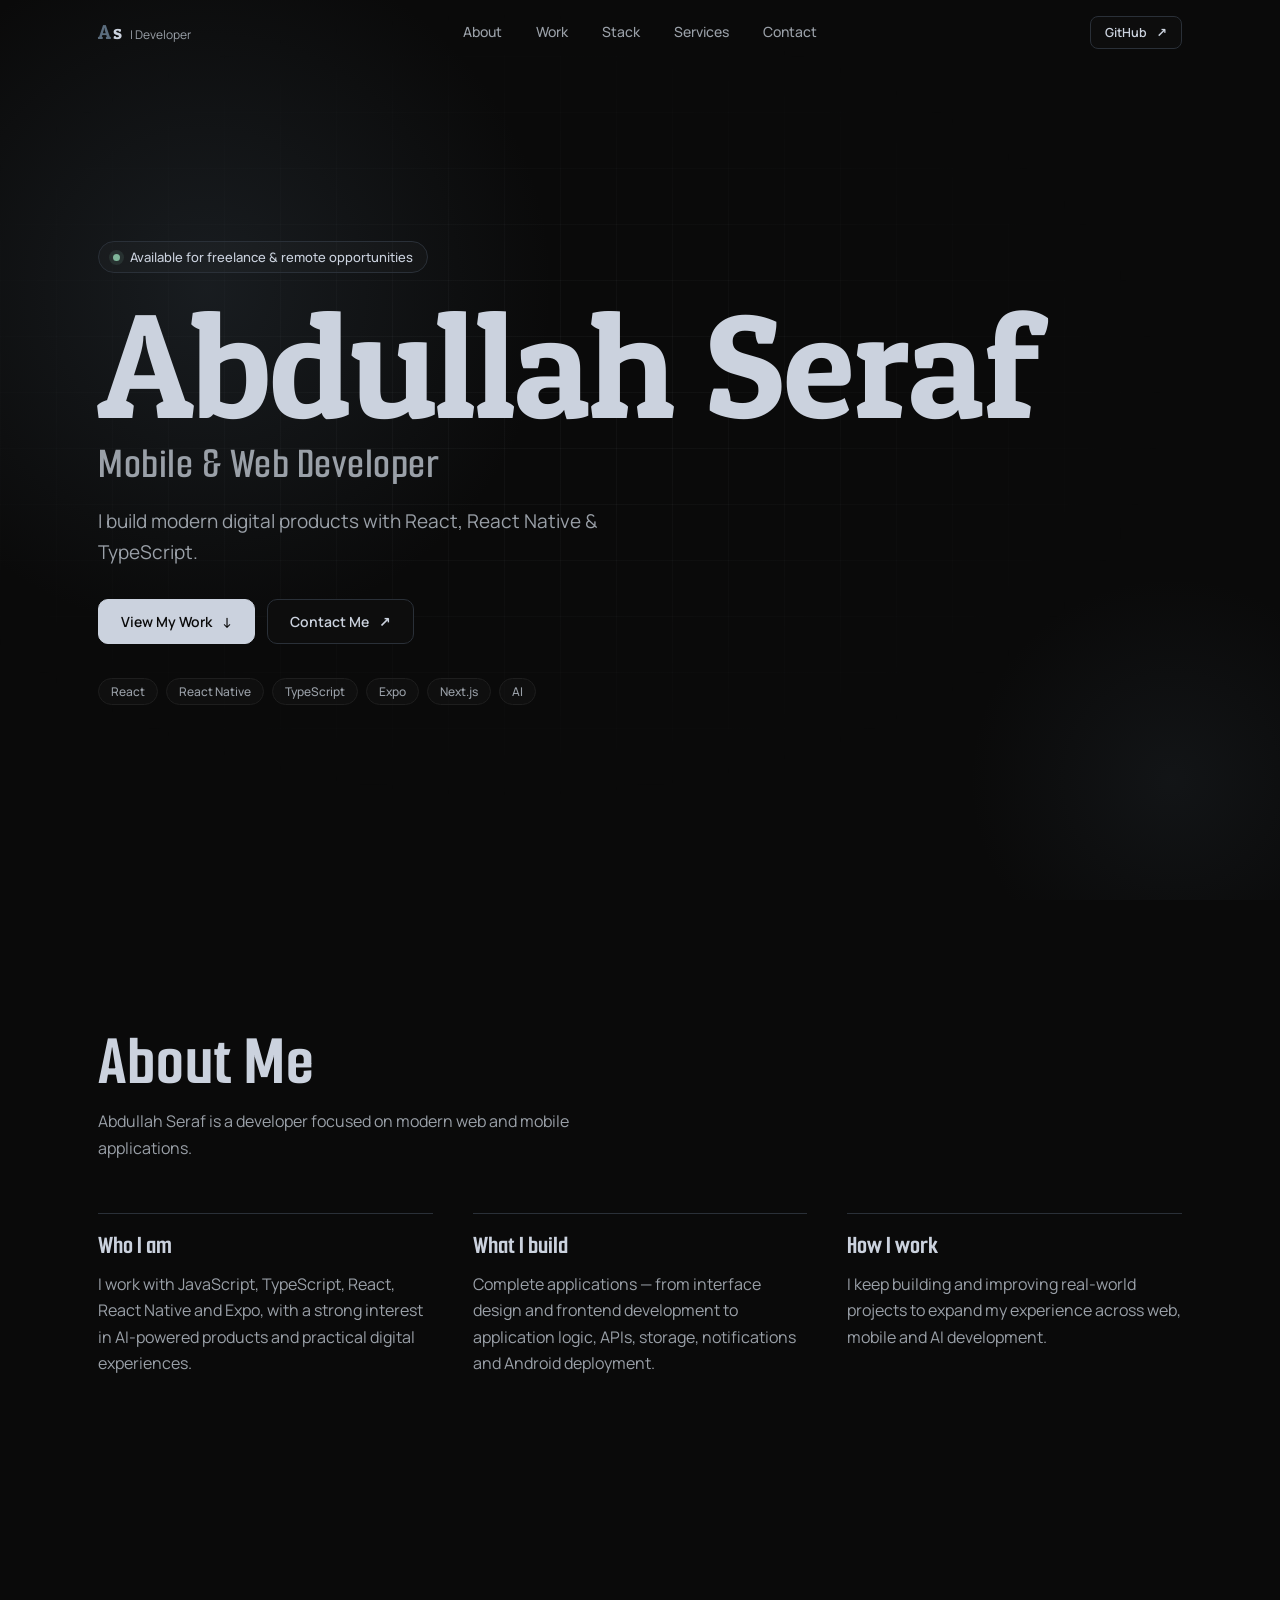
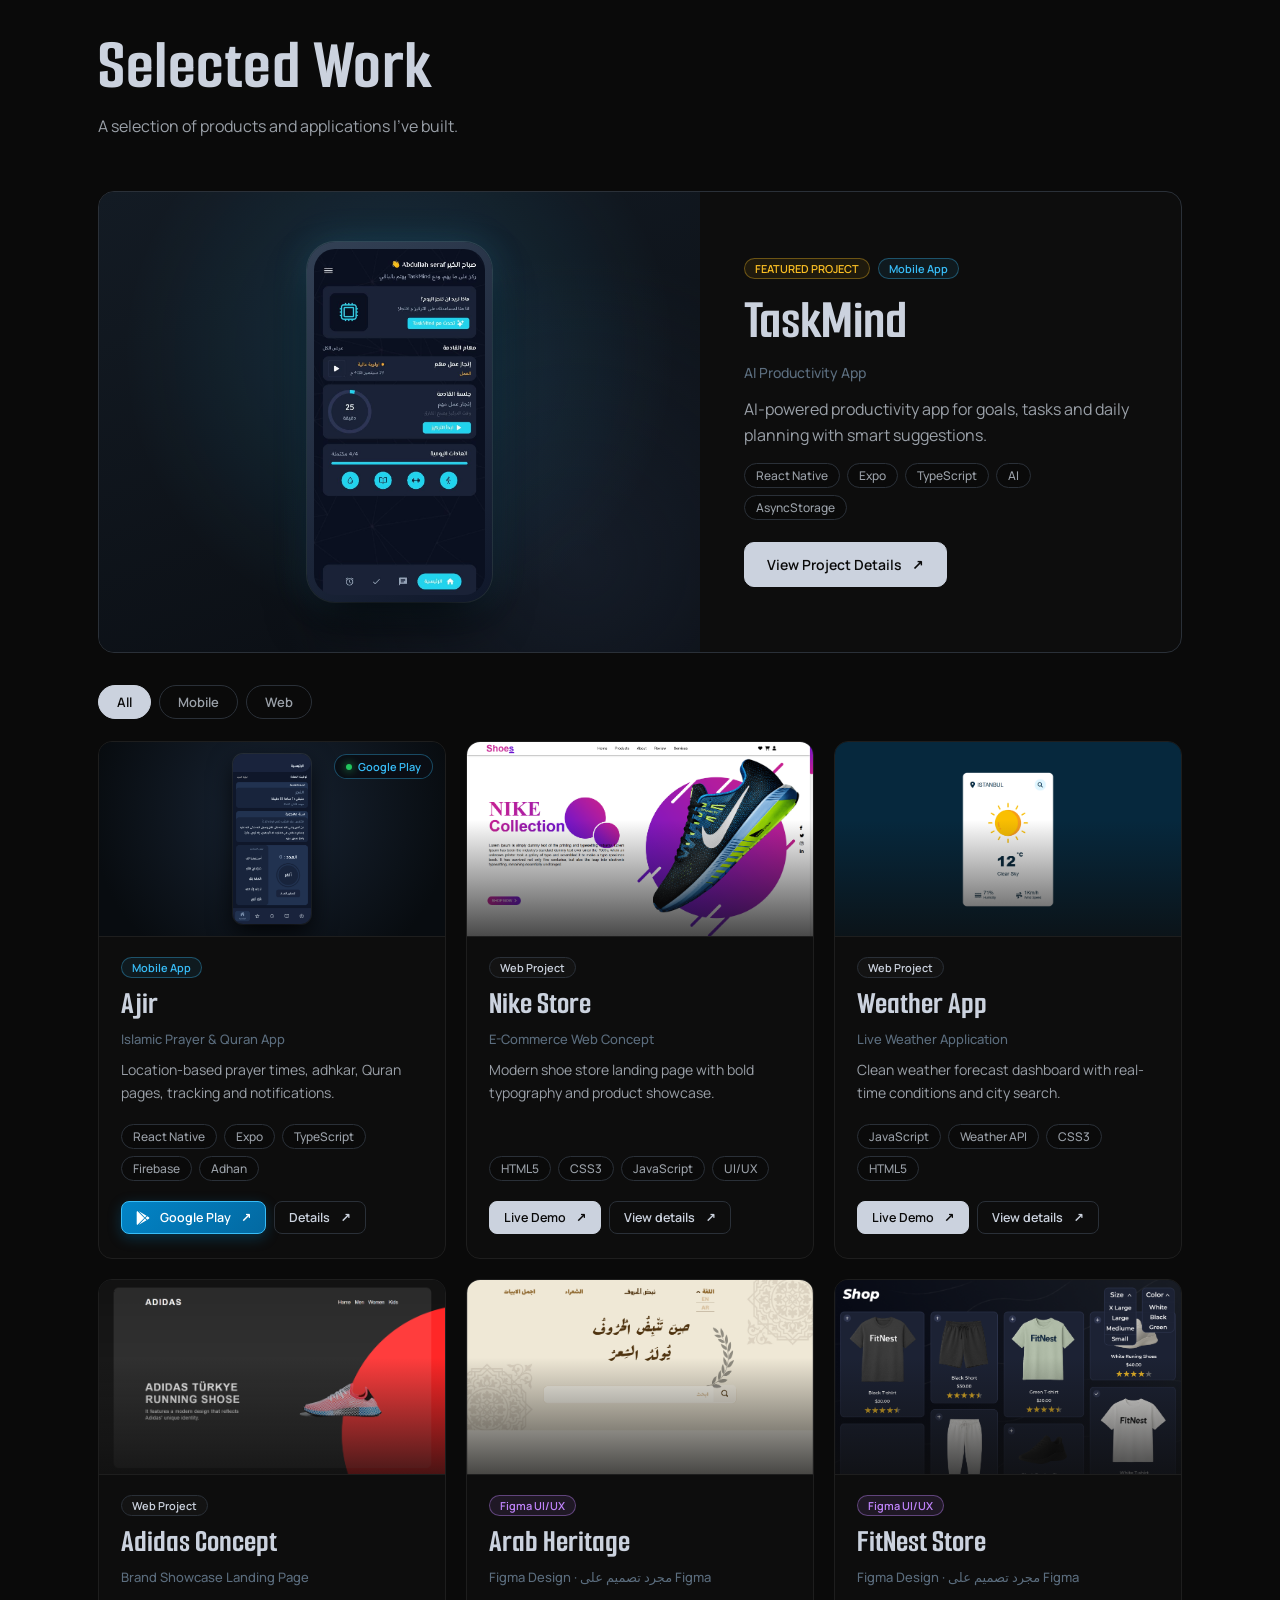
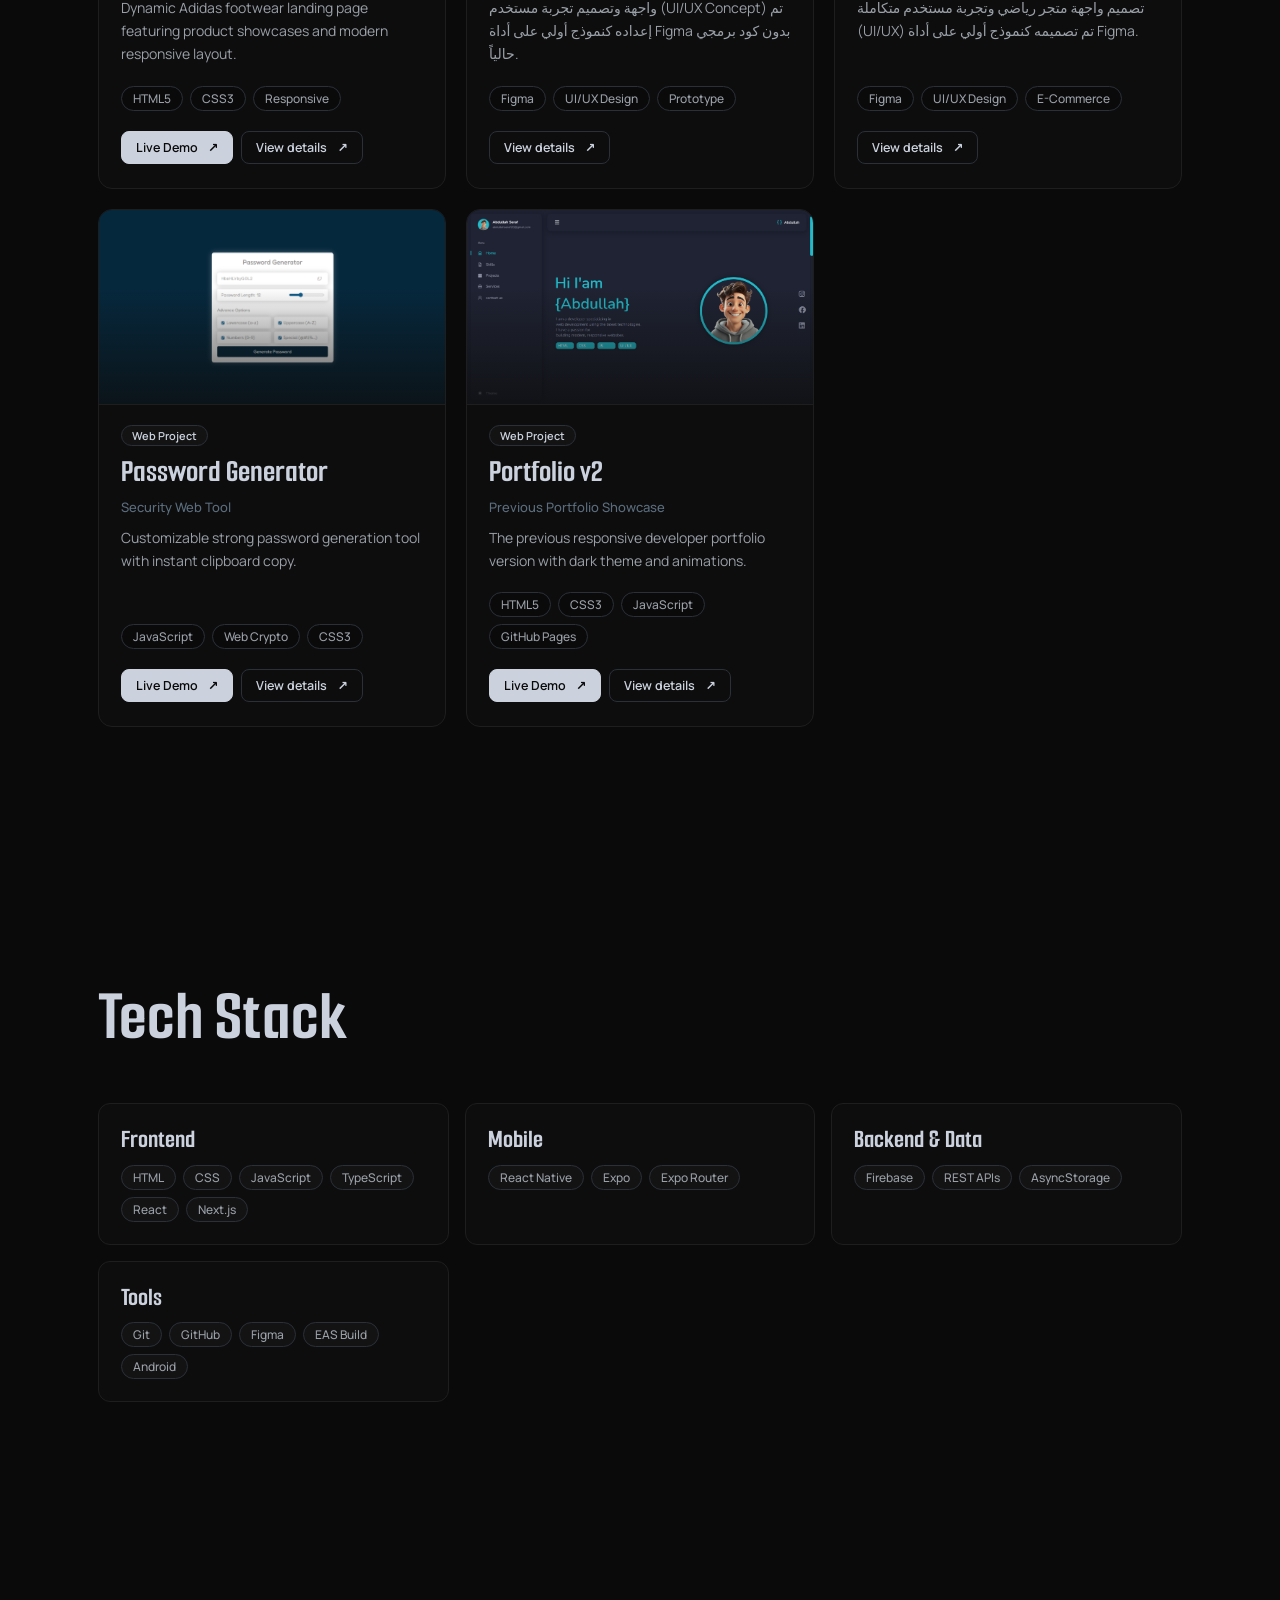
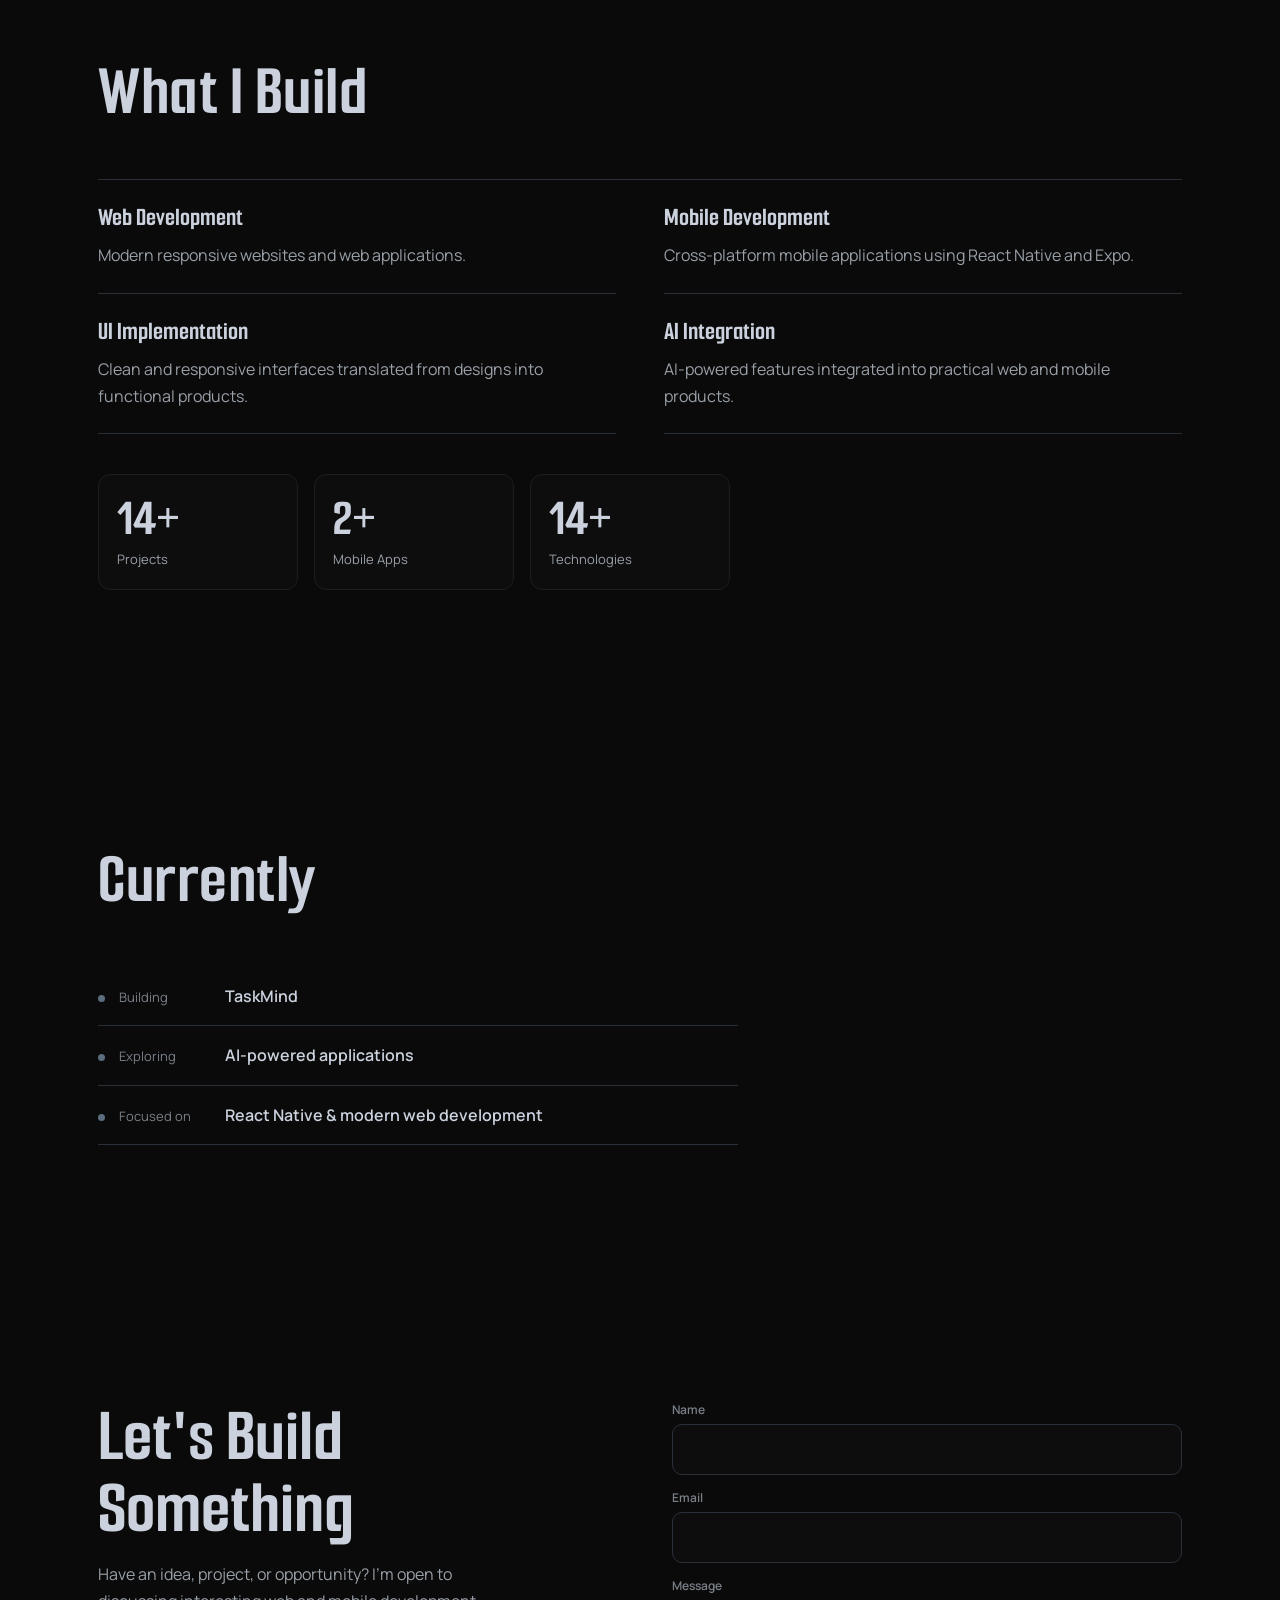
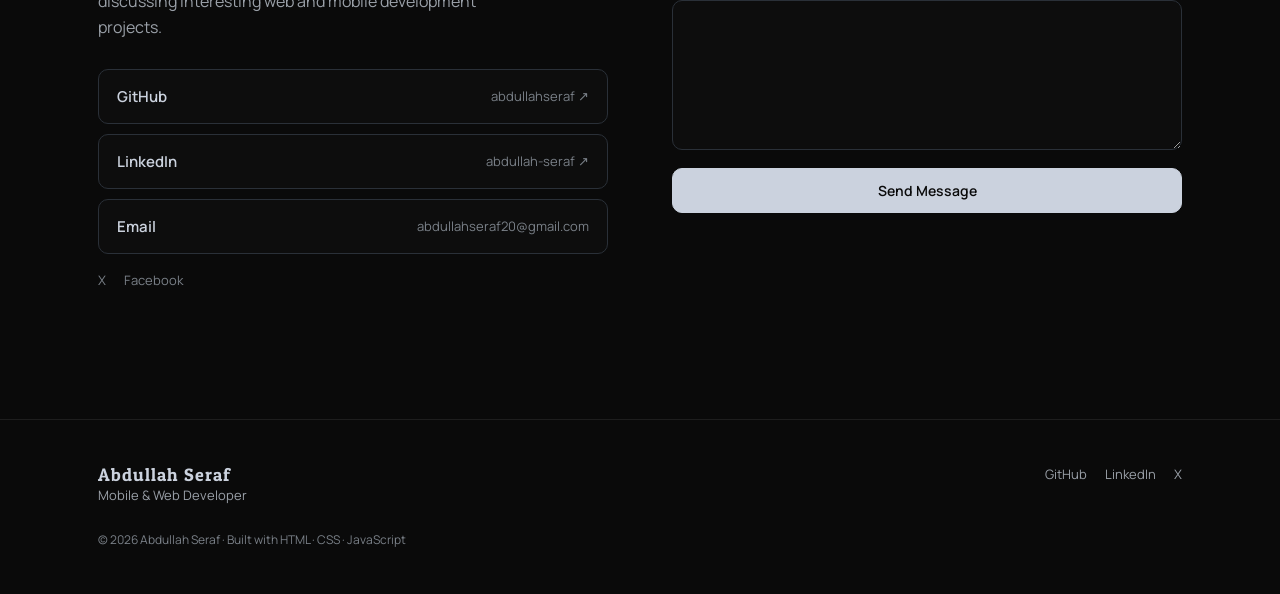
==== commit b15058b9: "fix: mark Arab Heritage and FitNest as Figma UI/UX designs, remove XO game, update portfolio v2 link" ====
--- a/index.html
+++ b/index.html
@@ -353,19 +353,19 @@
 
             <article class="card app rv" data-t="web">
               <div class="card-thumb">
-                <img src="images/arab.png" alt="Arab Heritage website screenshot" loading="lazy" />
+                <img src="images/arab.png" alt="Arab Heritage Figma UI/UX Design" loading="lazy" />
               </div>
               <div class="card-body">
                 <div class="card-meta">
-                  <span class="badge badge-web">Web Project</span>
+                  <span class="badge badge-figma">Figma UI/UX</span>
                 </div>
                 <h3>Arab Heritage</h3>
-                <p class="kind">Cultural Web Portal</p>
-                <p>Educational and cultural portal celebrating Arab history, literature and civilization.</p>
+                <p class="kind">Figma Design · مجرد تصميم على Figma</p>
+                <p>واجهة وتصميم تجربة مستخدم (UI/UX Concept) تم إعداده كنموذج أولي على أداة Figma بدون كود برمجي حالياً.</p>
                 <ul class="pills">
-                  <li>HTML5</li>
-                  <li>CSS3</li>
-                  <li>JavaScript</li>
+                  <li>Figma</li>
+                  <li>UI/UX Design</li>
+                  <li>Prototype</li>
                 </ul>
                 <div class="row">
                   <button
@@ -382,20 +382,19 @@
 
             <article class="card app rv" data-t="web">
               <div class="card-thumb">
-                <img src="images/fitnest.png" alt="FitNest Shop website screenshot" loading="lazy" />
+                <img src="images/fitnest.png" alt="FitNest Shop Figma UI/UX Design" loading="lazy" />
               </div>
               <div class="card-body">
                 <div class="card-meta">
-                  <span class="badge badge-web">Web Project</span>
+                  <span class="badge badge-figma">Figma UI/UX</span>
                 </div>
                 <h3>FitNest Store</h3>
-                <p class="kind">Fitness E-Commerce Platform</p>
-                <p>Online fitness and lifestyle shop with interactive product collections.</p>
+                <p class="kind">Figma Design · مجرد تصميم على Figma</p>
+                <p>تصميم واجهة متجر رياضي وتجربة مستخدم متكاملة (UI/UX) تم تصميمه كنموذج أولي على أداة Figma.</p>
                 <ul class="pills">
-                  <li>HTML5</li>
-                  <li>CSS3</li>
-                  <li>JavaScript</li>
-                  <li>Responsive</li>
+                  <li>Figma</li>
+                  <li>UI/UX Design</li>
+                  <li>E-Commerce</li>
                 </ul>
                 <div class="row">
                   <button
@@ -449,52 +448,15 @@
 
             <article class="card app rv" data-t="web">
               <div class="card-thumb">
-                <img src="images/portfolio2.png" alt="Tic-Tac-Toe Game screenshot" loading="lazy" />
+                <img src="images/portfolio2.png" alt="Portfolio v2 screenshot" loading="lazy" />
               </div>
               <div class="card-body">
                 <div class="card-meta">
                   <span class="badge badge-web">Web Project</span>
                 </div>
-                <h3>Tic-Tac-Toe (X O)</h3>
-                <p class="kind">Interactive Web Game</p>
-                <p>Classic Tic-Tac-Toe web game featuring interactive turns, winning logic and instant reset.</p>
-                <ul class="pills">
-                  <li>HTML5</li>
-                  <li>CSS3</li>
-                  <li>JavaScript</li>
-                </ul>
-                <div class="row">
-                  <a
-                    class="btn sm solid live-btn"
-                    href="https://abdullahseraf.github.io/XO-Game/"
-                    target="_blank"
-                    rel="noopener noreferrer"
-                  >
-                    Live Demo <span class="arr">↗</span>
-                  </a>
-                  <button
-                    class="btn sm"
-                    type="button"
-                    data-open="xo"
-                    aria-haspopup="dialog"
-                  >
-                    View details <span class="arr">↗</span>
-                  </button>
-                </div>
-              </div>
-            </article>
-
-            <article class="card app rv" data-t="web">
-              <div class="card-thumb">
-                <img src="images/portfolio2.png" alt="Portfolio Website screenshot" loading="lazy" />
-              </div>
-              <div class="card-body">
-                <div class="card-meta">
-                  <span class="badge badge-web">Web Project</span>
-                </div>
-                <h3>Portfolio Website</h3>
-                <p class="kind">Personal Developer Showcase</p>
-                <p>Modern responsive developer portfolio with dark theme and animations.</p>
+                <h3>Portfolio v2</h3>
+                <p class="kind">Previous Portfolio Showcase</p>
+                <p>The previous responsive developer portfolio version with dark theme and animations.</p>
                 <ul class="pills">
                   <li>HTML5</li>
                   <li>CSS3</li>
@@ -504,7 +466,7 @@
                 <div class="row">
                   <a
                     class="btn sm solid live-btn"
-                    href="https://abdullahseraf.github.io/Portfolio/"
+                    href="https://abdullahseraf.github.io/Portfolio-v2/"
                     target="_blank"
                     rel="noopener noreferrer"
                   >
--- a/style.css
+++ b/style.css
@@ -812,6 +812,11 @@
   border-color: var(--line2);
   background: var(--tint);
 }
+.badge-figma {
+  color: #c084fc;
+  border-color: rgba(192, 132, 252, 0.4);
+  background: rgba(192, 132, 252, 0.1);
+}
 .feat-badge {
   color: #fbbf24;
   border-color: rgba(251, 191, 36, 0.35);
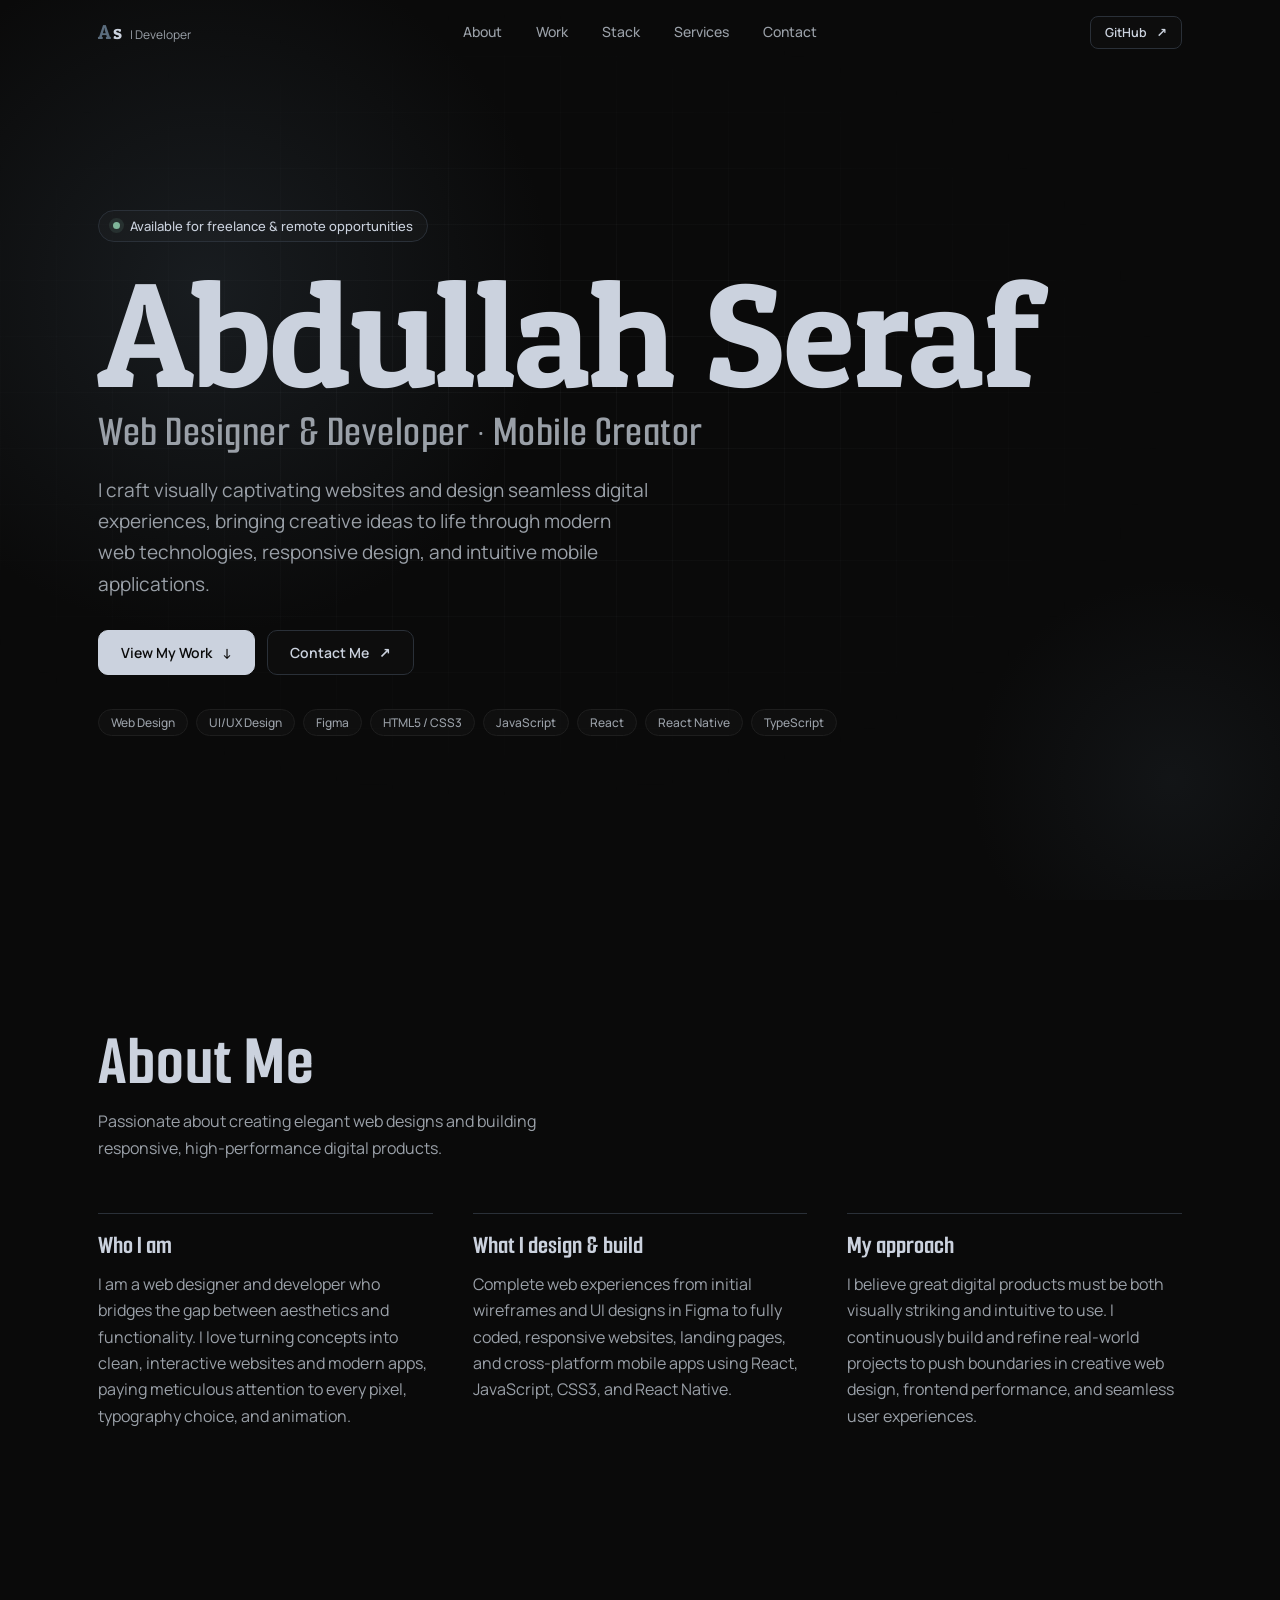
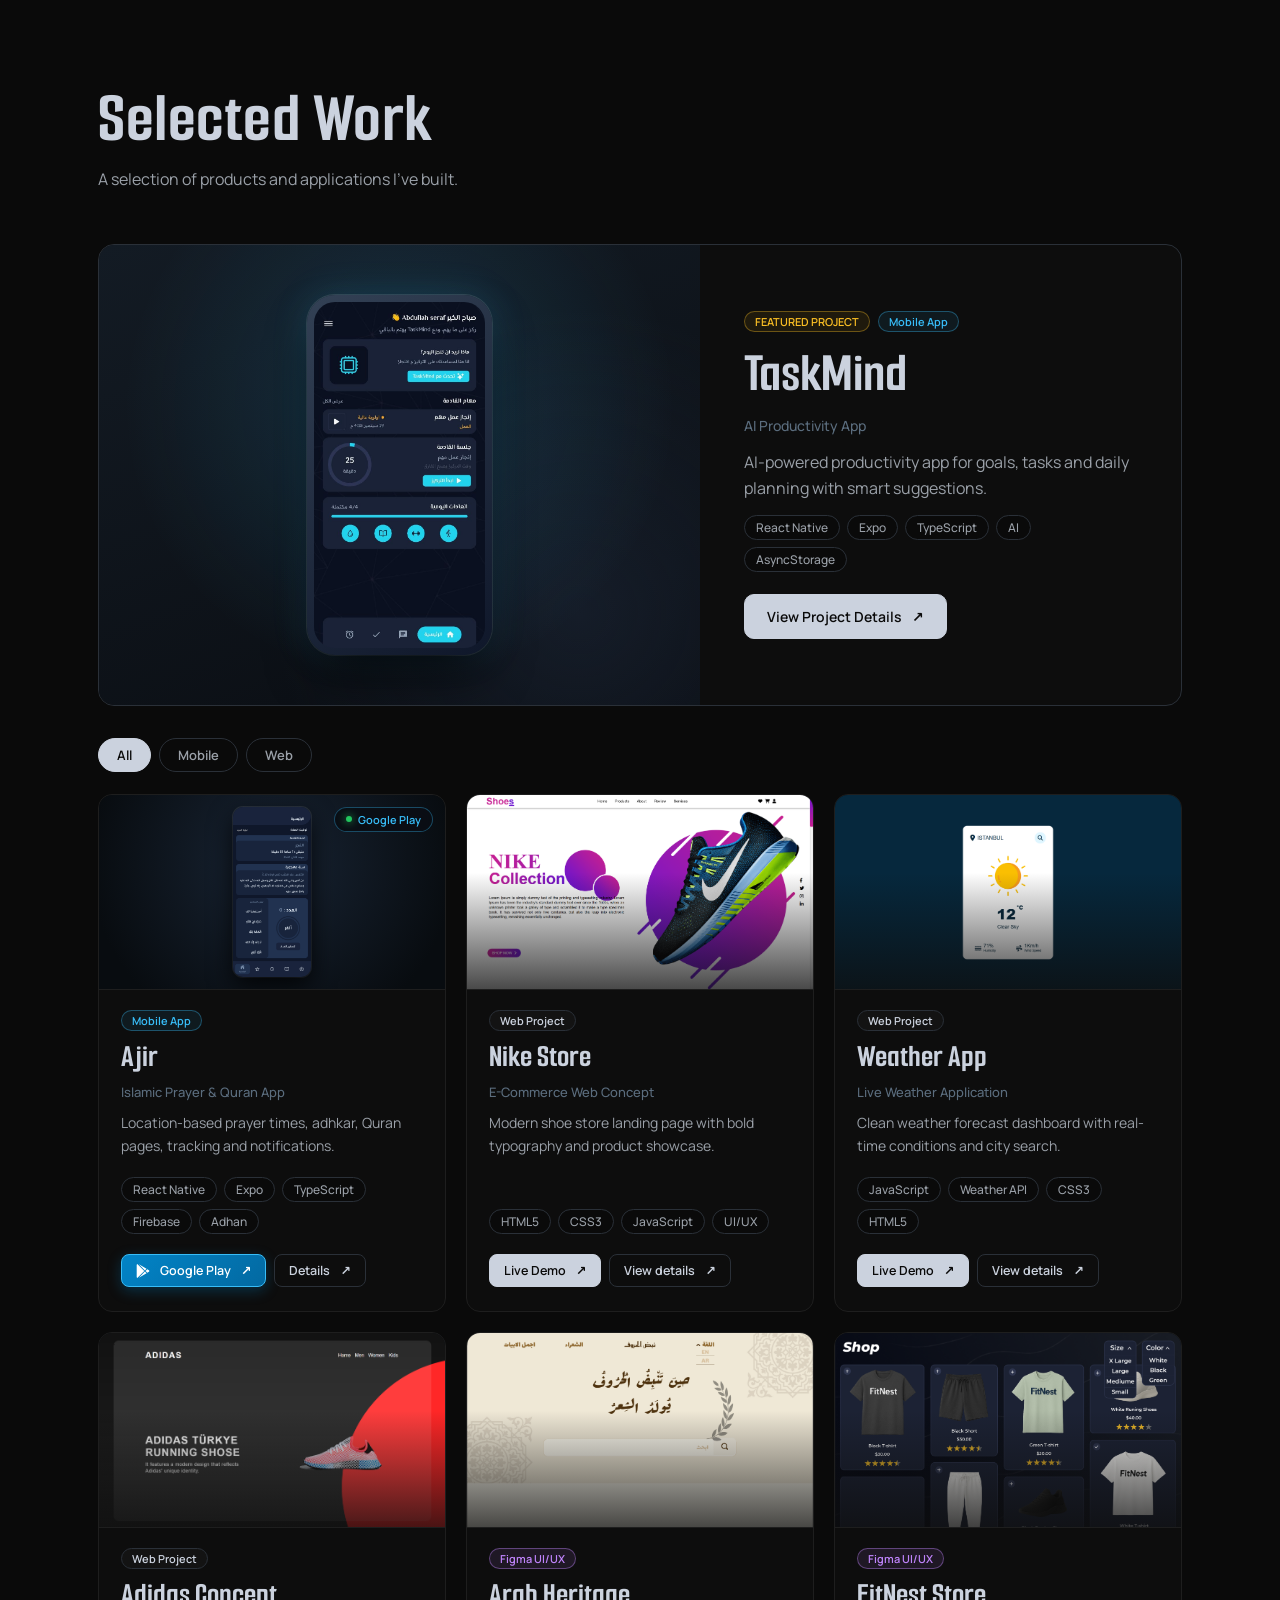
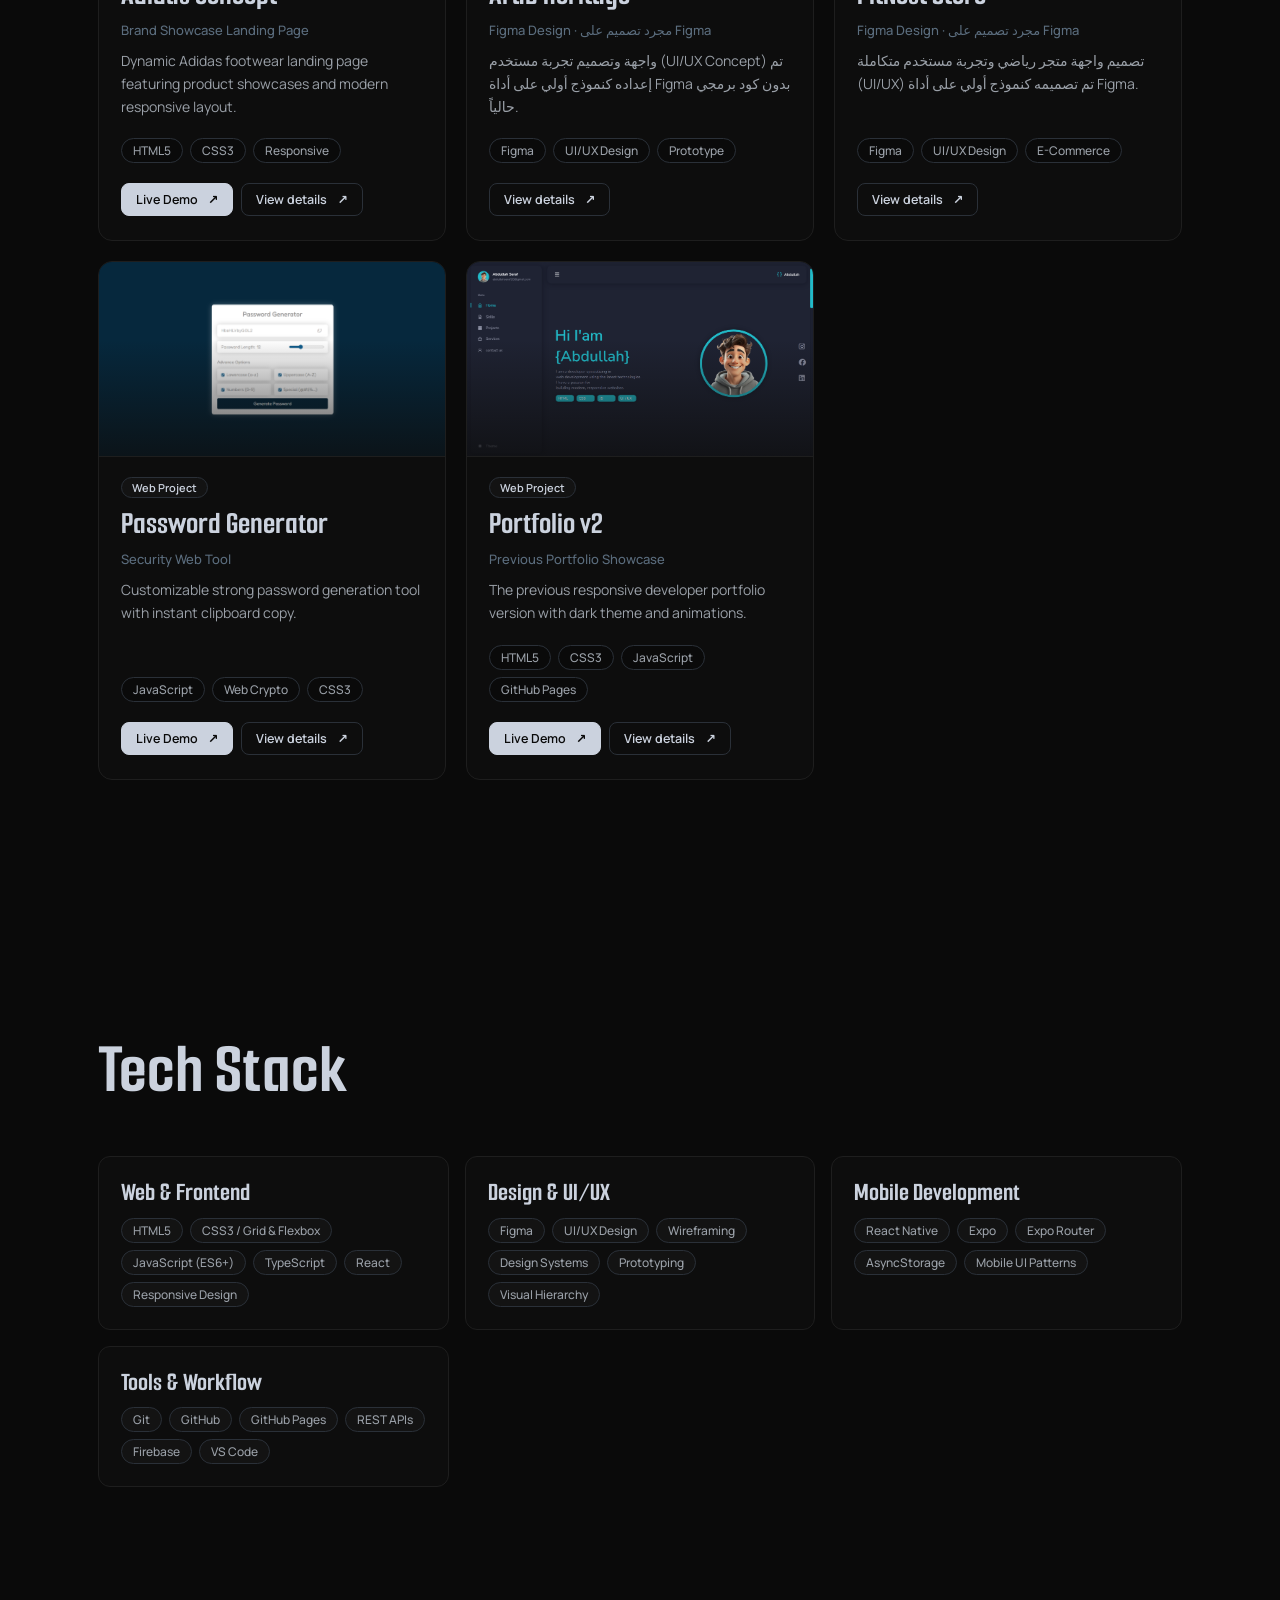
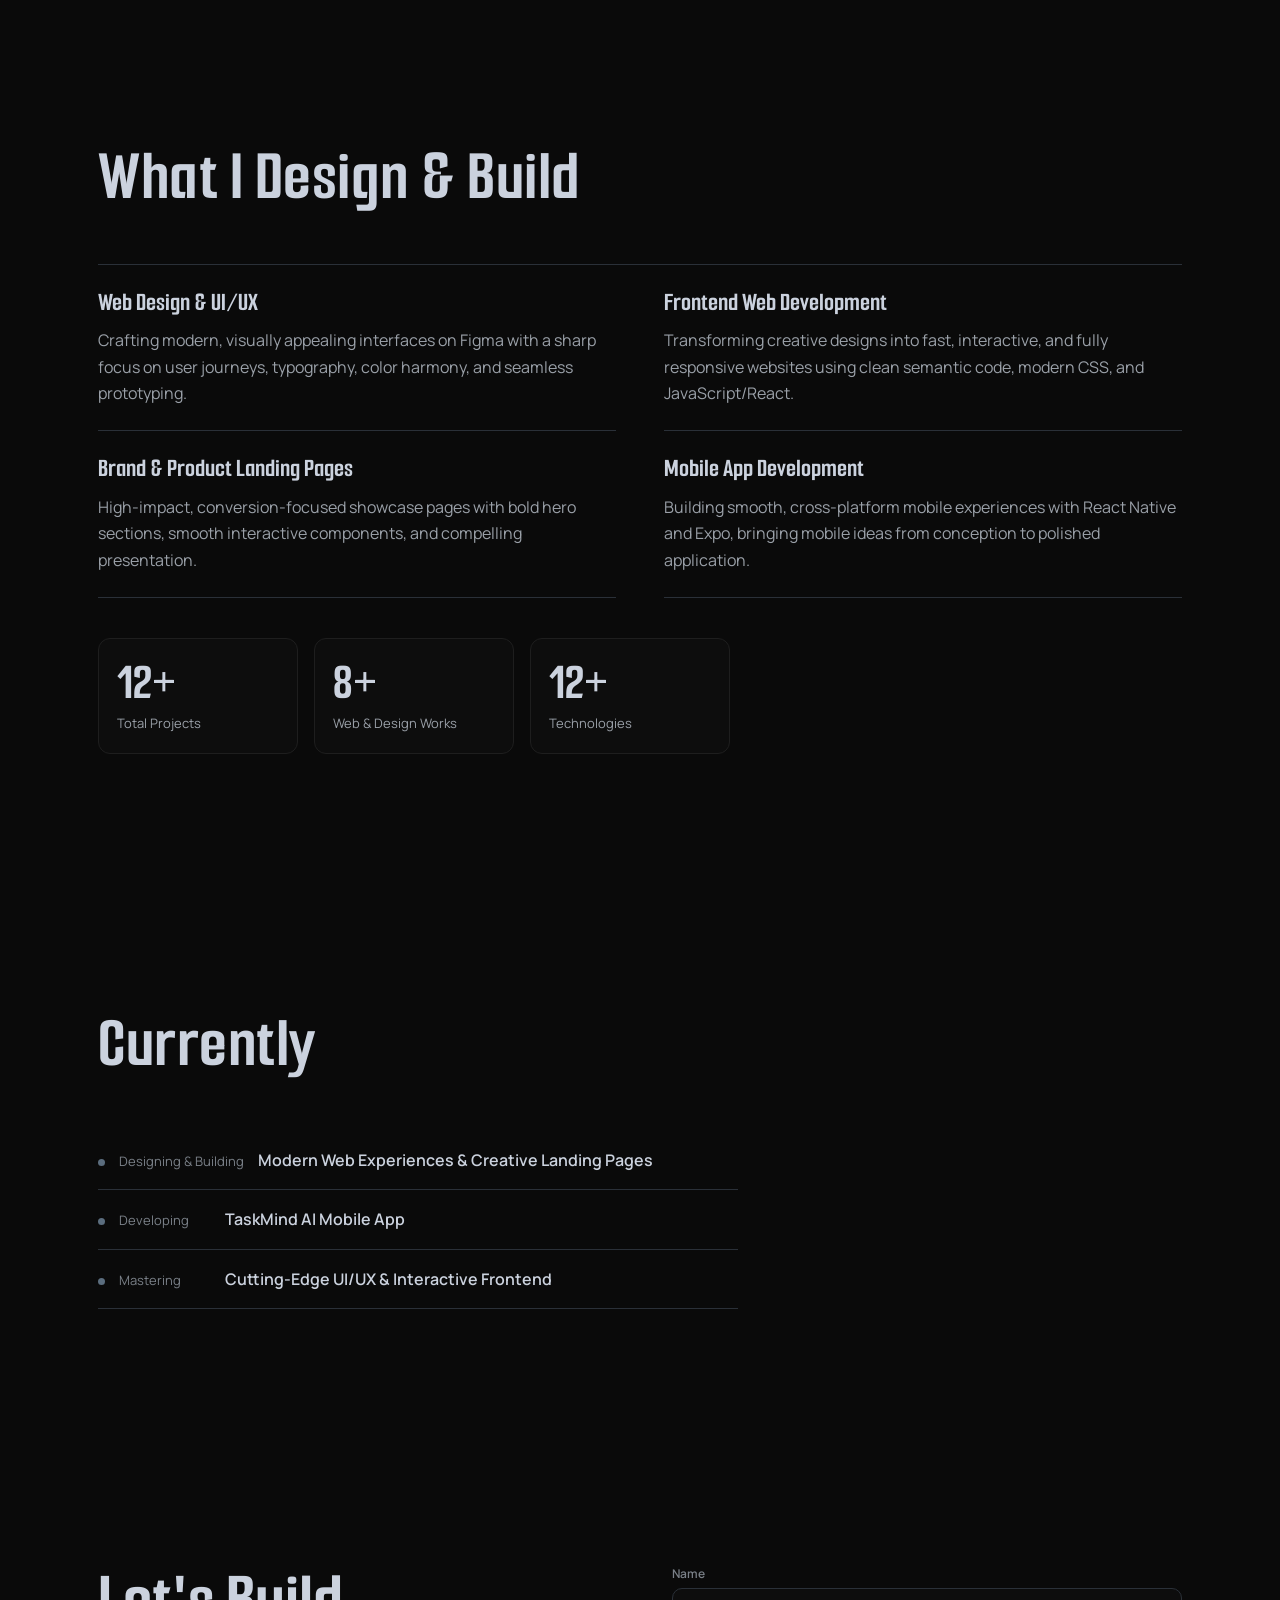
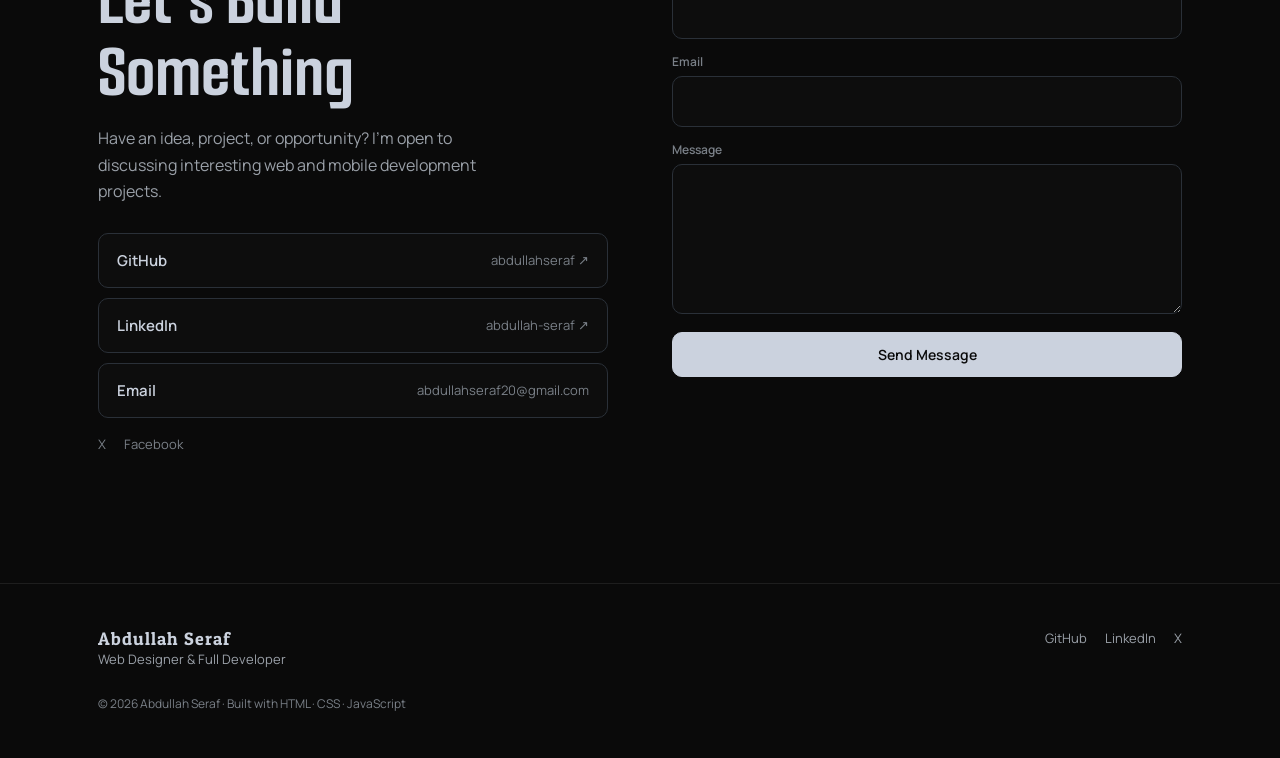
==== commit 5dbdd99d: "feat: emphasize web design & web development throughout portfolio in personal tone" ====
--- a/index.html
+++ b/index.html
@@ -3,10 +3,10 @@
   <head>
     <meta charset="UTF-8" />
     <meta name="viewport" content="width=device-width, initial-scale=1" />
-    <title>Abdullah Seraf | Web &amp; Mobile Developer</title>
+    <title>Abdullah Seraf | Web Designer &amp; Developer</title>
     <meta
       name="description"
-      content="Abdullah Seraf is a mobile and web developer building modern digital products with React, React Native, Expo and TypeScript. Available for freelance and remote work."
+      content="Abdullah Seraf is a web designer and developer creating modern, responsive websites, creative UI/UX designs, and mobile applications with React, React Native, and TypeScript."
     />
     <meta name="author" content="Abdullah Seraf" />
     <meta name="theme-color" content="#0a0a0a" />
@@ -14,11 +14,11 @@
     <meta property="og:type" content="website" />
     <meta
       property="og:title"
-      content="Abdullah Seraf | Web &amp; Mobile Developer"
+      content="Abdullah Seraf | Web Designer &amp; Developer"
     />
     <meta
       property="og:description"
-      content="Modern digital products with React, React Native &amp; TypeScript."
+      content="Creative web design, responsive frontend development, and modern mobile products."
     />
     <meta property="og:url" content="https://abdullahseraf.github.io" />
     <meta name="twitter:card" content="summary" />
@@ -88,11 +88,10 @@
           </p>
           <h1 data-in style="--d: 0.15s">Abdullah Seraf</h1>
           <p class="role" data-in style="--d: 0.25s">
-            Mobile &amp; Web Developer
+            Web Designer &amp; Developer · Mobile Creator
           </p>
           <p class="pitch" data-in style="--d: 0.35s">
-            I build modern digital products with React, React Native &amp;
-            TypeScript.
+            I craft visually captivating websites and design seamless digital experiences, bringing creative ideas to life through modern web technologies, responsive design, and intuitive mobile applications.
           </p>
           <div class="cta" data-in style="--d: 0.45s">
             <a class="btn solid" href="#work"
@@ -103,12 +102,14 @@
             >
           </div>
           <ul class="chips" data-in style="--d: 0.55s">
+            <li>Web Design</li>
+            <li>UI/UX Design</li>
+            <li>Figma</li>
+            <li>HTML5 / CSS3</li>
+            <li>JavaScript</li>
             <li>React</li>
             <li>React Native</li>
             <li>TypeScript</li>
-            <li>Expo</li>
-            <li>Next.js</li>
-            <li>AI</li>
           </ul>
         </div>
       </section>
@@ -117,32 +118,26 @@
           <div class="head rv">
             <h2 class="h2">About Me</h2>
             <p class="sub">
-              Abdullah Seraf is a developer focused on modern web and mobile
-              applications.
+              Passionate about creating elegant web designs and building responsive, high-performance digital products.
             </p>
           </div>
           <div class="three">
             <div class="rv">
               <h3>Who I am</h3>
               <p>
-                I work with JavaScript, TypeScript, React, React Native and
-                Expo, with a strong interest in AI-powered products and
-                practical digital experiences.
+                I am a web designer and developer who bridges the gap between aesthetics and functionality. I love turning concepts into clean, interactive websites and modern apps, paying meticulous attention to every pixel, typography choice, and animation.
               </p>
             </div>
             <div class="rv">
-              <h3>What I build</h3>
+              <h3>What I design &amp; build</h3>
               <p>
-                Complete applications — from interface design and frontend
-                development to application logic, APIs, storage, notifications
-                and Android deployment.
+                Complete web experiences from initial wireframes and UI designs in Figma to fully coded, responsive websites, landing pages, and cross-platform mobile apps using React, JavaScript, CSS3, and React Native.
               </p>
             </div>
             <div class="rv">
-              <h3>How I work</h3>
+              <h3>My approach</h3>
               <p>
-                I keep building and improving real-world projects to expand my
-                experience across web, mobile and AI development.
+                I believe great digital products must be both visually striking and intuitive to use. I continuously build and refine real-world projects to push boundaries in creative web design, frontend performance, and seamless user experiences.
               </p>
             </div>
           </div>
@@ -492,40 +487,46 @@
           <div class="head rv"><h2 class="h2">Tech Stack</h2></div>
           <div class="sgrid">
             <div class="sg rv">
-              <h3>Frontend</h3>
+              <h3>Web &amp; Frontend</h3>
               <ul class="pills">
-                <li>HTML</li>
-                <li>CSS</li>
-                <li>JavaScript</li>
+                <li>HTML5</li>
+                <li>CSS3 / Grid &amp; Flexbox</li>
+                <li>JavaScript (ES6+)</li>
                 <li>TypeScript</li>
                 <li>React</li>
-                <li>Next.js</li>
+                <li>Responsive Design</li>
               </ul>
             </div>
             <div class="sg rv">
-              <h3>Mobile</h3>
+              <h3>Design &amp; UI/UX</h3>
+              <ul class="pills">
+                <li>Figma</li>
+                <li>UI/UX Design</li>
+                <li>Wireframing</li>
+                <li>Design Systems</li>
+                <li>Prototyping</li>
+                <li>Visual Hierarchy</li>
+              </ul>
+            </div>
+            <div class="sg rv">
+              <h3>Mobile Development</h3>
               <ul class="pills">
                 <li>React Native</li>
                 <li>Expo</li>
                 <li>Expo Router</li>
+                <li>AsyncStorage</li>
+                <li>Mobile UI Patterns</li>
               </ul>
             </div>
             <div class="sg rv">
-              <h3>Backend &amp; Data</h3>
-              <ul class="pills">
-                <li>Firebase</li>
-                <li>REST APIs</li>
-                <li>AsyncStorage</li>
-              </ul>
-            </div>
-            <div class="sg rv">
-              <h3>Tools</h3>
+              <h3>Tools &amp; Workflow</h3>
               <ul class="pills">
                 <li>Git</li>
                 <li>GitHub</li>
-                <li>Figma</li>
-                <li>EAS Build</li>
-                <li>Android</li>
+                <li>GitHub Pages</li>
+                <li>REST APIs</li>
+                <li>Firebase</li>
+                <li>VS Code</li>
               </ul>
             </div>
           </div>
@@ -534,41 +535,41 @@
 
       <section id="services">
         <div class="wrap">
-          <div class="head rv"><h2 class="h2">What I Build</h2></div>
+          <div class="head rv"><h2 class="h2">What I Design &amp; Build</h2></div>
           <div class="bgrid">
             <div class="build rv">
-              <h3>Web Development</h3>
-              <p>Modern responsive websites and web applications.</p>
+              <h3>Web Design &amp; UI/UX</h3>
+              <p>
+                Crafting modern, visually appealing interfaces on Figma with a sharp focus on user journeys, typography, color harmony, and seamless prototyping.
+              </p>
             </div>
             <div class="build rv">
-              <h3>Mobile Development</h3>
+              <h3>Frontend Web Development</h3>
               <p>
-                Cross-platform mobile applications using React Native and Expo.
+                Transforming creative designs into fast, interactive, and fully responsive websites using clean semantic code, modern CSS, and JavaScript/React.
               </p>
             </div>
             <div class="build rv">
-              <h3>UI Implementation</h3>
+              <h3>Brand &amp; Product Landing Pages</h3>
               <p>
-                Clean and responsive interfaces translated from designs into
-                functional products.
+                High-impact, conversion-focused showcase pages with bold hero sections, smooth interactive components, and compelling presentation.
               </p>
             </div>
             <div class="build rv">
-              <h3>AI Integration</h3>
+              <h3>Mobile App Development</h3>
               <p>
-                AI-powered features integrated into practical web and mobile
-                products.
+                Building smooth, cross-platform mobile experiences with React Native and Expo, bringing mobile ideas from conception to polished application.
               </p>
             </div>
           </div>
           <div class="stats">
             <div class="rv">
               <strong data-to="15" data-suf="+">15+</strong
-              ><span>Projects</span>
+              ><span>Total Projects</span>
             </div>
             <div class="rv">
-              <strong data-to="2" data-suf="+">2+</strong
-              ><span>Mobile Apps</span>
+              <strong data-to="10" data-suf="+">10+</strong
+              ><span>Web &amp; Design Works</span>
             </div>
             <div class="rv">
               <strong data-to="15" data-suf="+">15+</strong
@@ -582,13 +583,12 @@
         <div class="wrap">
           <div class="head rv"><h2 class="h2" id="nowT">Currently</h2></div>
           <div class="now rv">
-            <div><i></i><span>Building</span><b>TaskMind</b></div>
             <div>
-              <i></i><span>Exploring</span><b>AI-powered applications</b>
-            </div>
+              <i></i><span>Designing &amp; Building</span><b>Modern Web Experiences &amp; Creative Landing Pages</b>
+            </div>
+            <div><i></i><span>Developing</span><b>TaskMind AI Mobile App</b></div>
             <div>
-              <i></i><span>Focused on</span
-              ><b>React Native &amp; modern web development</b>
+              <i></i><span>Mastering</span><b>Cutting-Edge UI/UX &amp; Interactive Frontend</b>
             </div>
           </div>
         </div>
@@ -665,7 +665,7 @@
       <div class="wrap">
         <div>
           <h4>Abdullah Seraf</h4>
-          <p>Mobile &amp; Web Developer</p>
+          <p>Web Designer &amp; Full Developer</p>
         </div>
         <ul class="fl">
           <li>
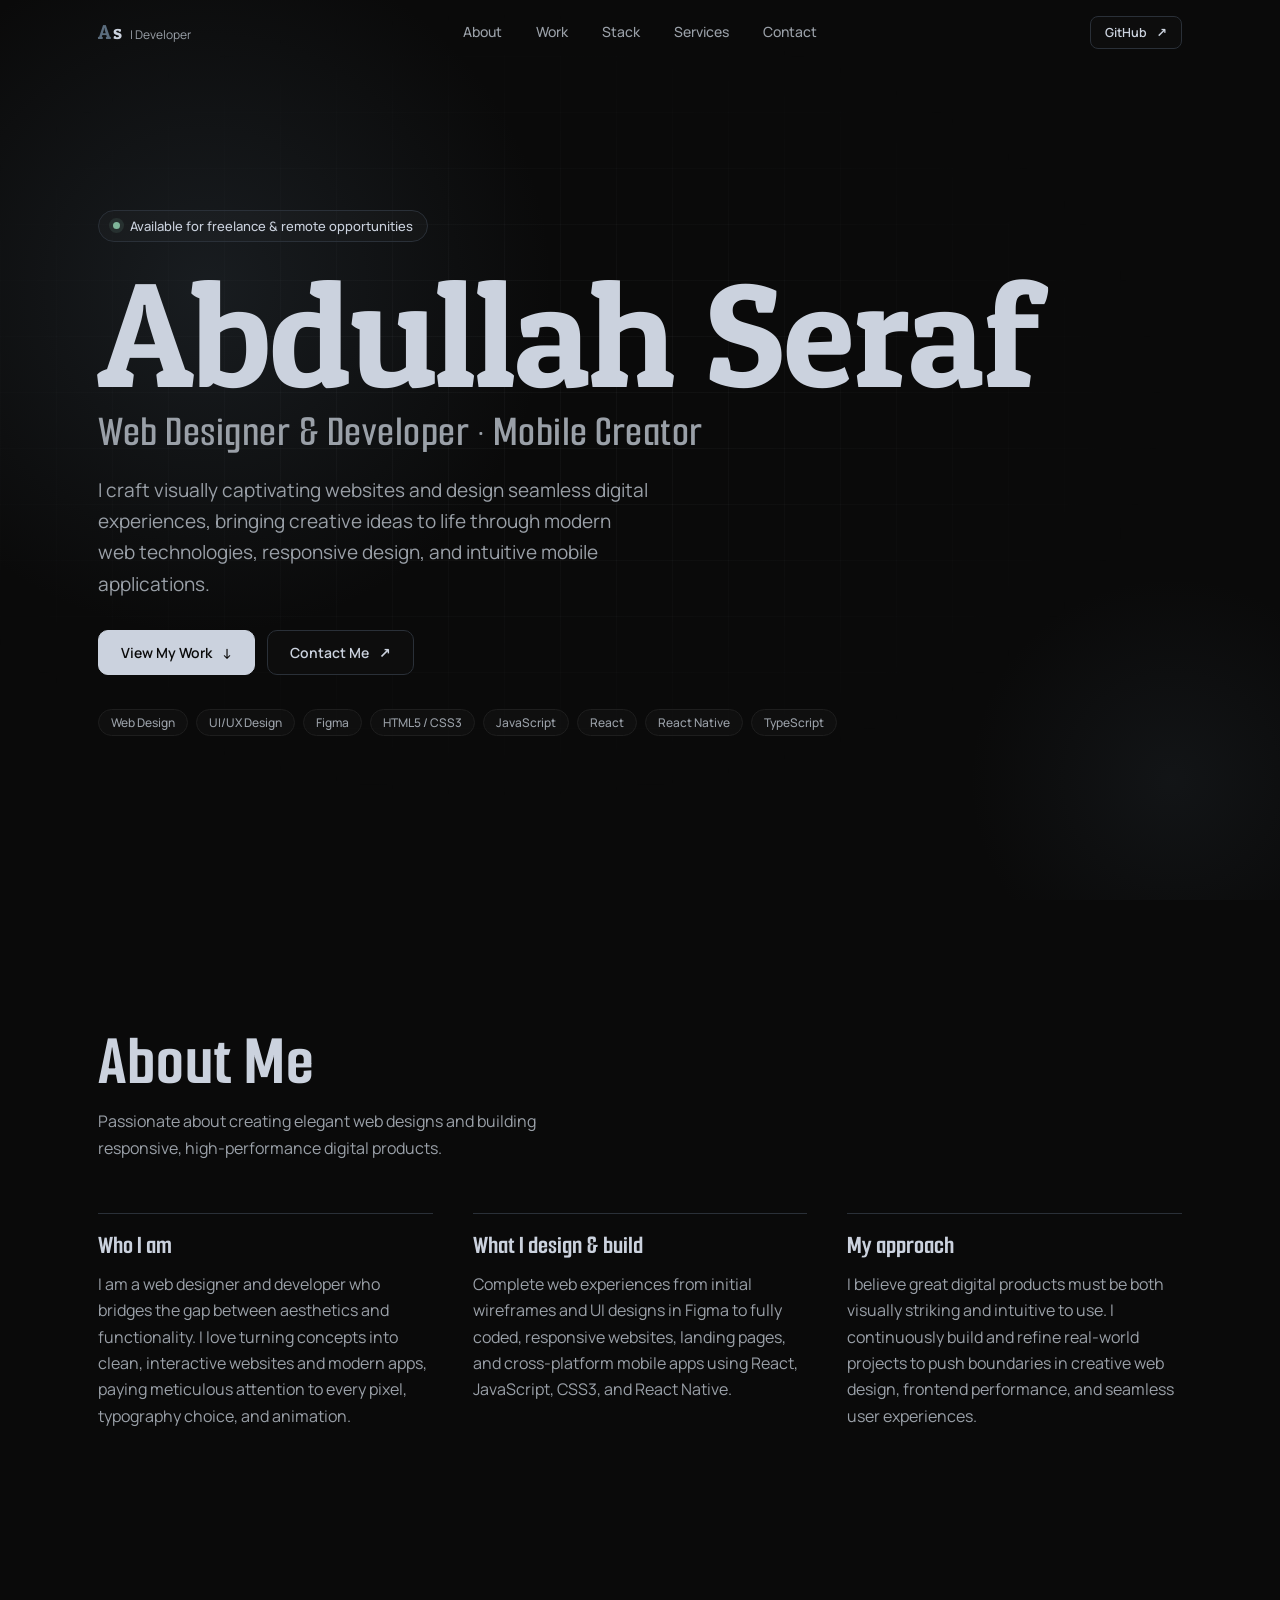
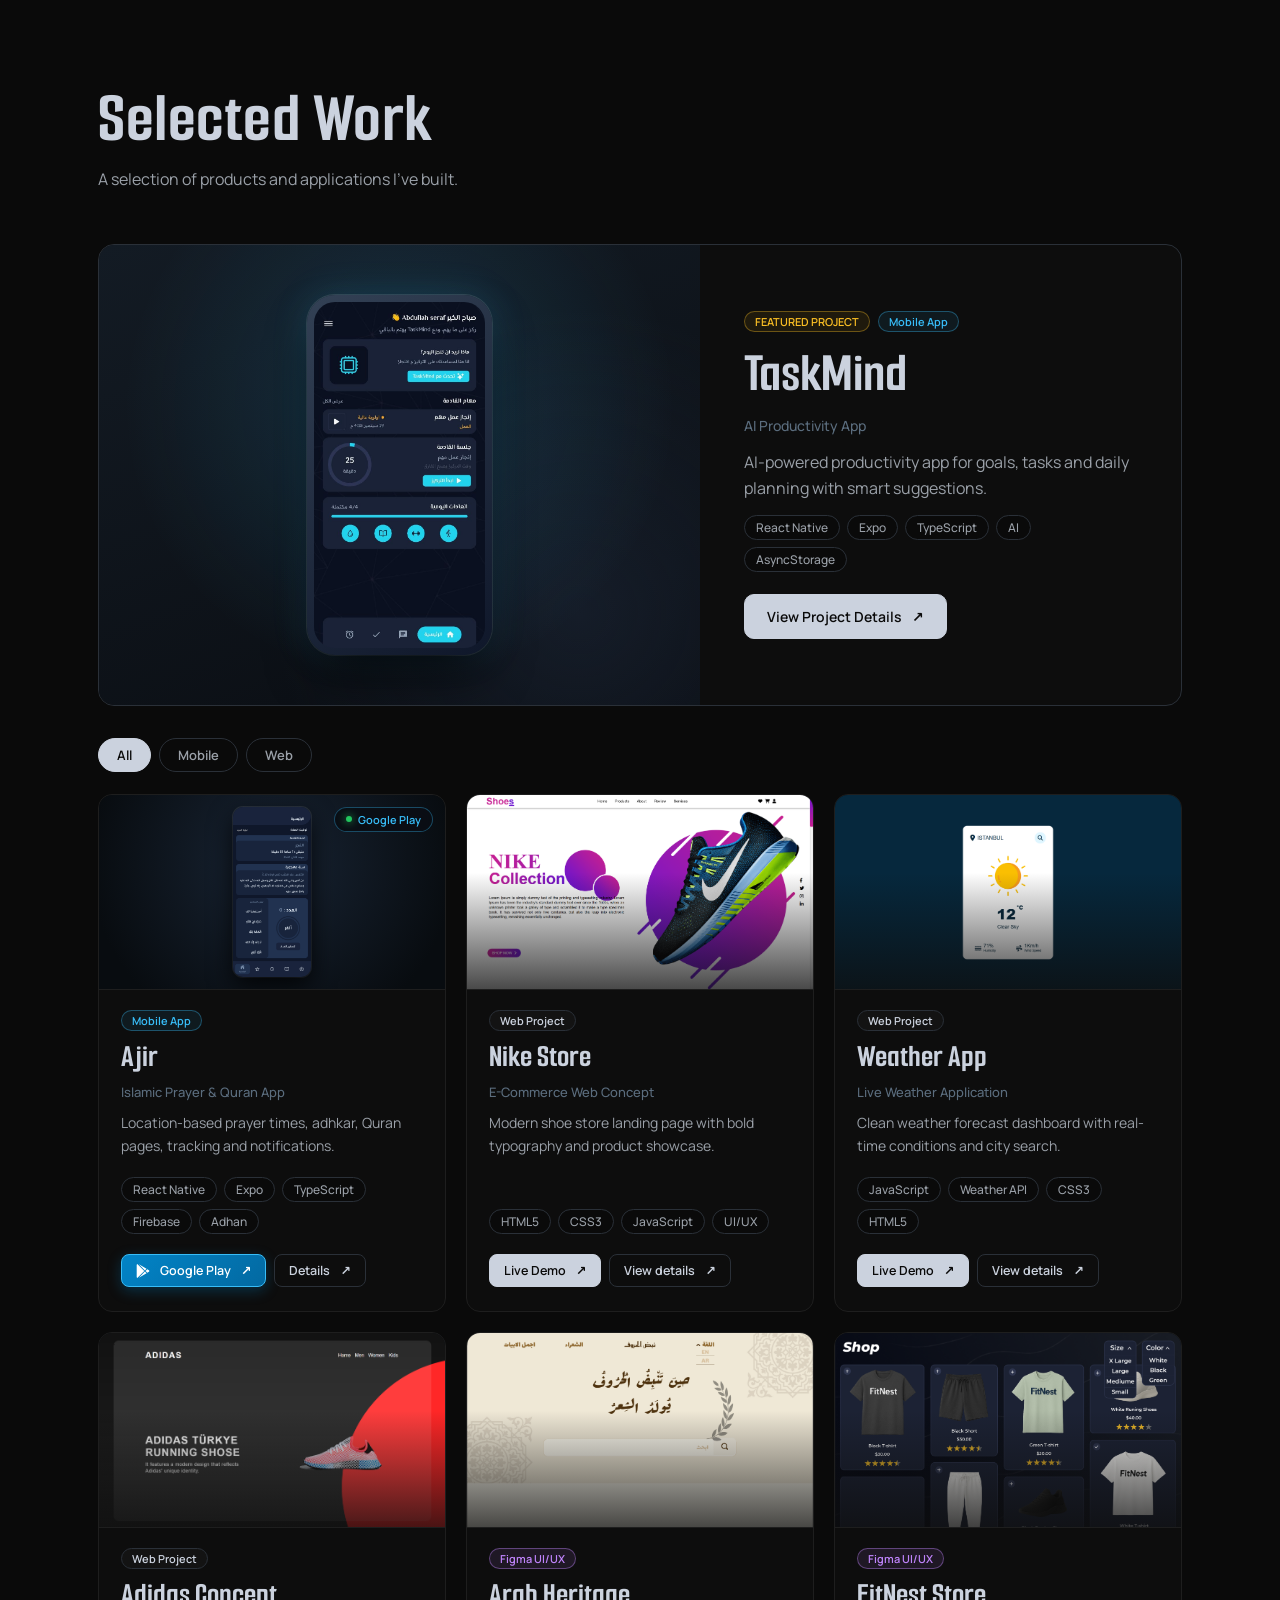
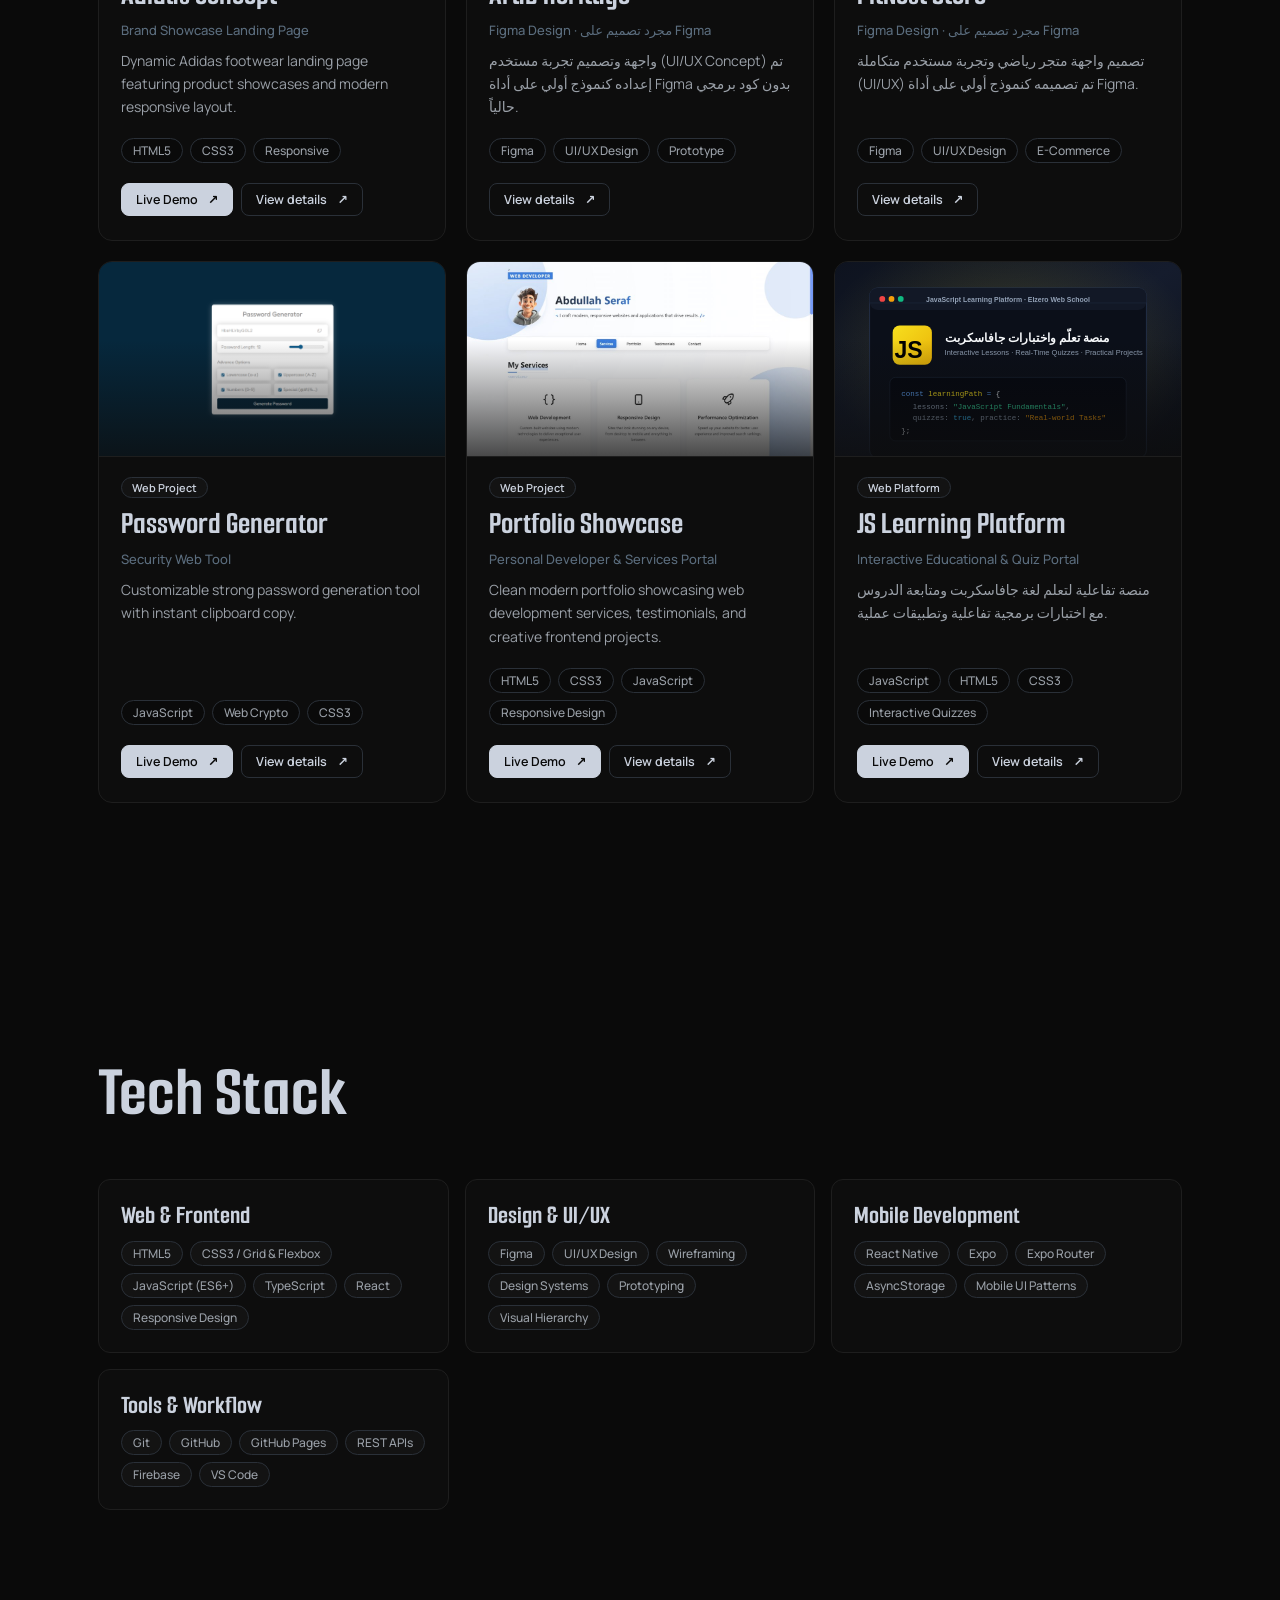
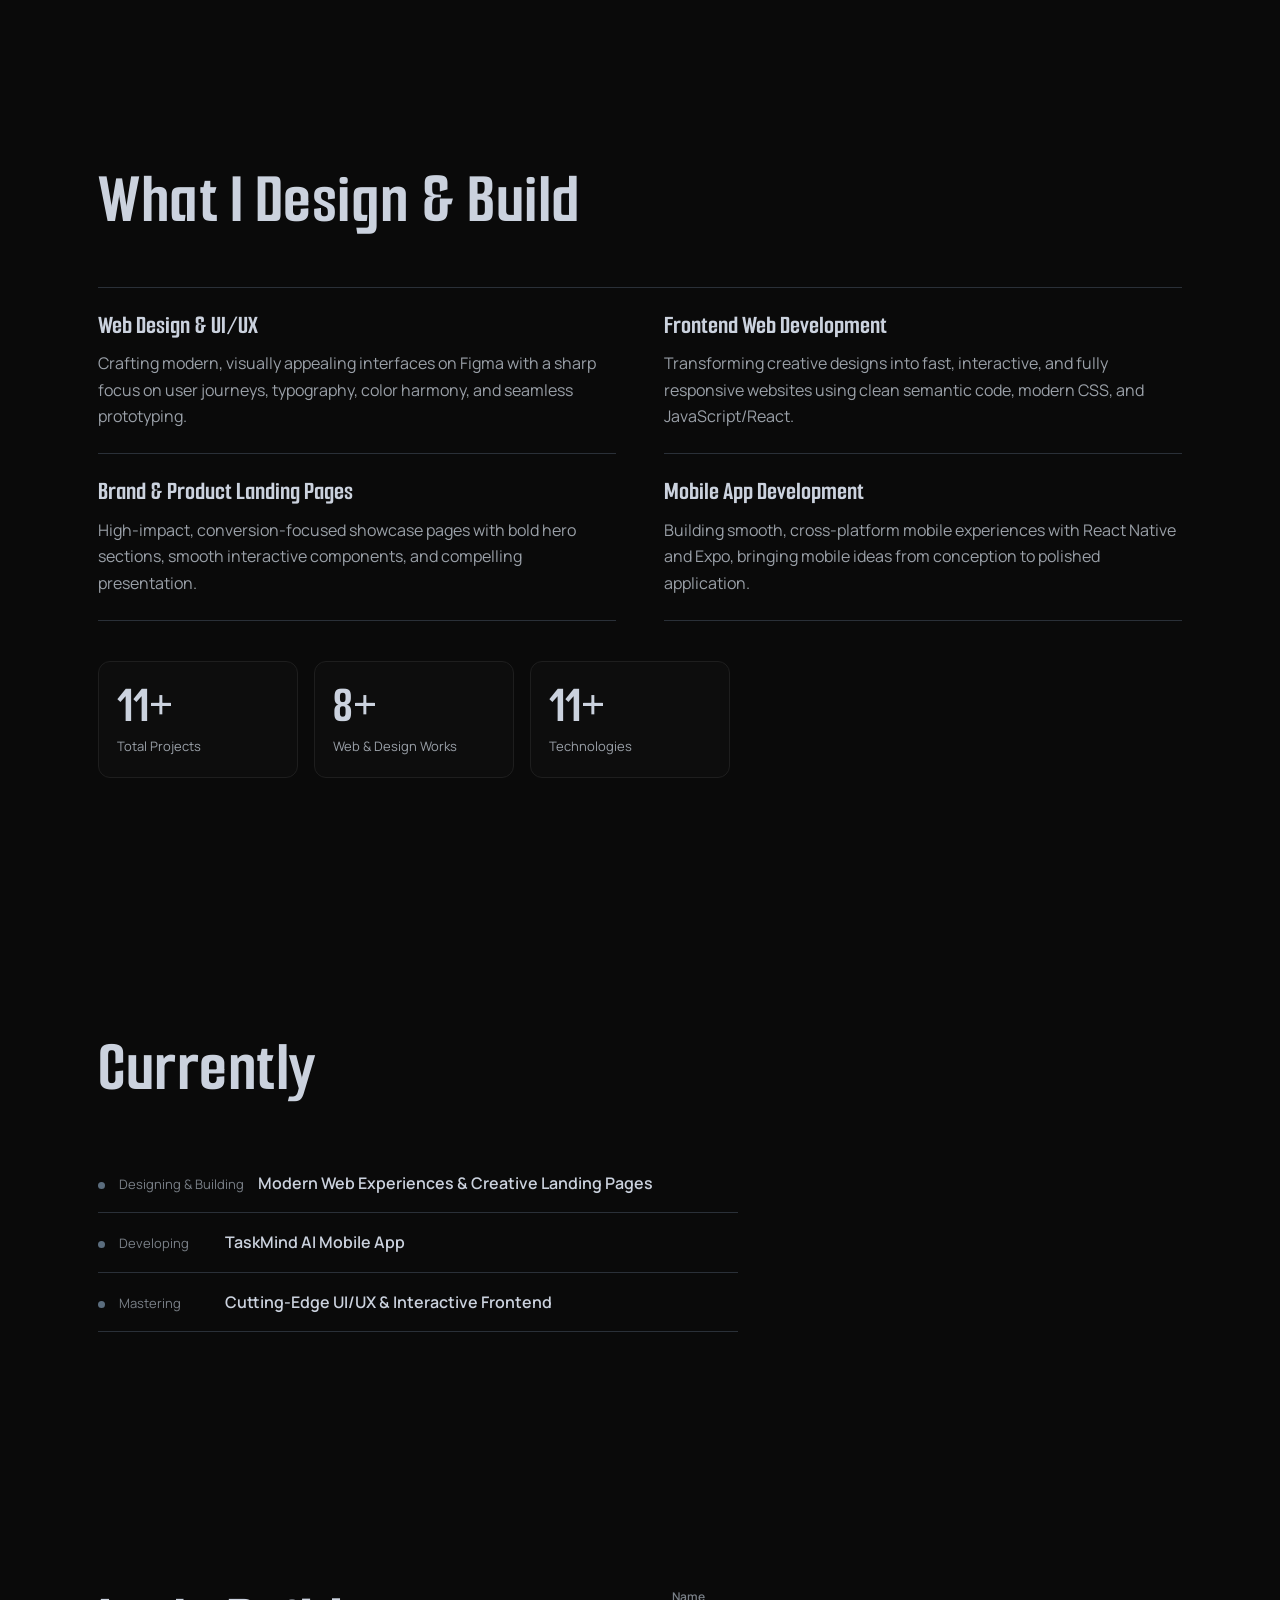
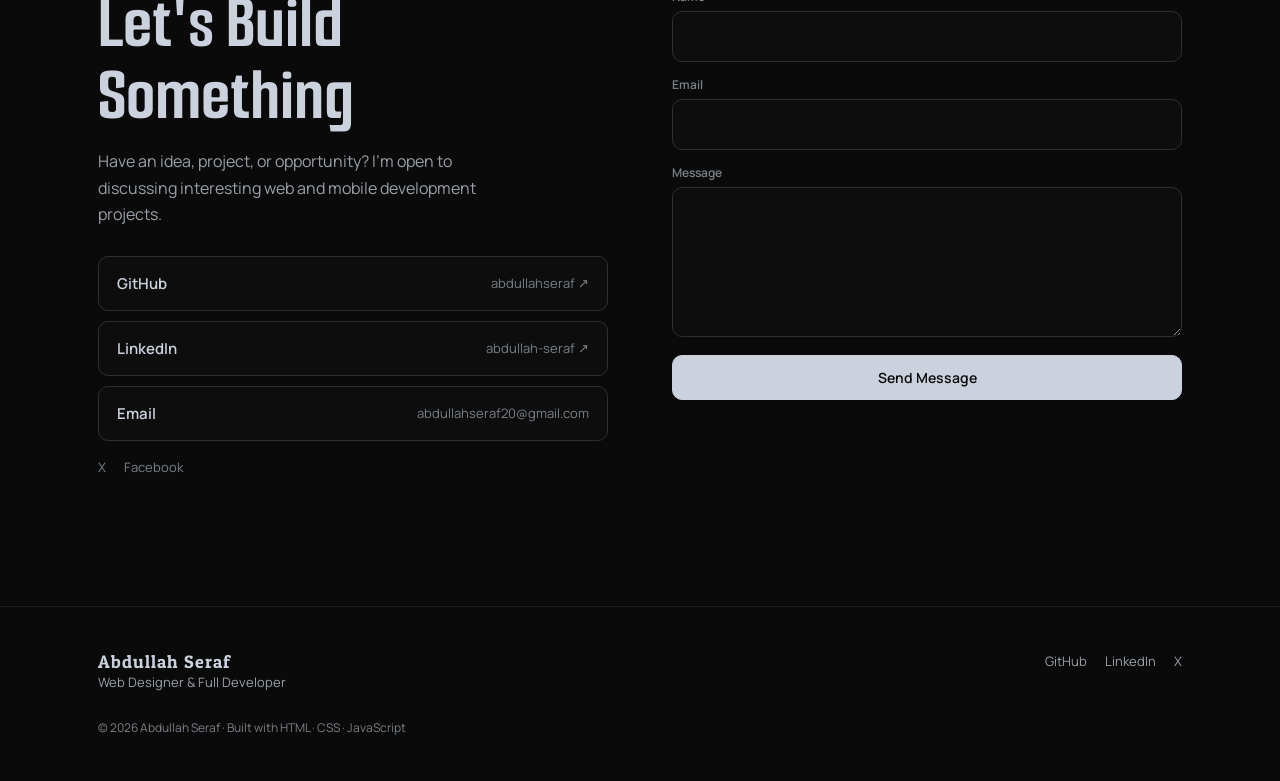
==== commit 6d0040c5: "feat: add user image to portfolio showcase card and add JavaScript learning platform card" ====
--- a/index.html
+++ b/index.html
@@ -443,25 +443,25 @@
 
             <article class="card app rv" data-t="web">
               <div class="card-thumb">
-                <img src="images/portfolio2.png" alt="Portfolio v2 screenshot" loading="lazy" />
+                <img src="images/portfolio-showcase.jpg" alt="Abdullah Seraf Portfolio Showcase" loading="lazy" />
               </div>
               <div class="card-body">
                 <div class="card-meta">
                   <span class="badge badge-web">Web Project</span>
                 </div>
-                <h3>Portfolio v2</h3>
-                <p class="kind">Previous Portfolio Showcase</p>
-                <p>The previous responsive developer portfolio version with dark theme and animations.</p>
+                <h3>Portfolio Showcase</h3>
+                <p class="kind">Personal Developer &amp; Services Portal</p>
+                <p>Clean modern portfolio showcasing web development services, testimonials, and creative frontend projects.</p>
                 <ul class="pills">
                   <li>HTML5</li>
                   <li>CSS3</li>
                   <li>JavaScript</li>
-                  <li>GitHub Pages</li>
+                  <li>Responsive Design</li>
                 </ul>
                 <div class="row">
                   <a
                     class="btn sm solid live-btn"
-                    href="https://abdullahseraf.github.io/Portfolio-v2/"
+                    href="https://abdullahseraf.github.io/Portfolio-v1/"
                     target="_blank"
                     rel="noopener noreferrer"
                   >
@@ -471,6 +471,44 @@
                     class="btn sm"
                     type="button"
                     data-open="portfolio"
+                    aria-haspopup="dialog"
+                  >
+                    View details <span class="arr">↗</span>
+                  </button>
+                </div>
+              </div>
+            </article>
+
+            <article class="card app rv" data-t="web">
+              <div class="card-thumb">
+                <img src="images/javascript-platform.svg" alt="JavaScript Learning Platform" loading="lazy" />
+              </div>
+              <div class="card-body">
+                <div class="card-meta">
+                  <span class="badge badge-web">Web Platform</span>
+                </div>
+                <h3>JS Learning Platform</h3>
+                <p class="kind">Interactive Educational &amp; Quiz Portal</p>
+                <p>منصة تفاعلية لتعلم لغة جافاسكربت ومتابعة الدروس مع اختبارات برمجية تفاعلية وتطبيقات عملية.</p>
+                <ul class="pills">
+                  <li>JavaScript</li>
+                  <li>HTML5</li>
+                  <li>CSS3</li>
+                  <li>Interactive Quizzes</li>
+                </ul>
+                <div class="row">
+                  <a
+                    class="btn sm solid live-btn"
+                    href="https://abdullahseraf.github.io/alziro-js/"
+                    target="_blank"
+                    rel="noopener noreferrer"
+                  >
+                    Live Demo <span class="arr">↗</span>
+                  </a>
+                  <button
+                    class="btn sm"
+                    type="button"
+                    data-open="alziro"
                     aria-haspopup="dialog"
                   >
                     View details <span class="arr">↗</span>
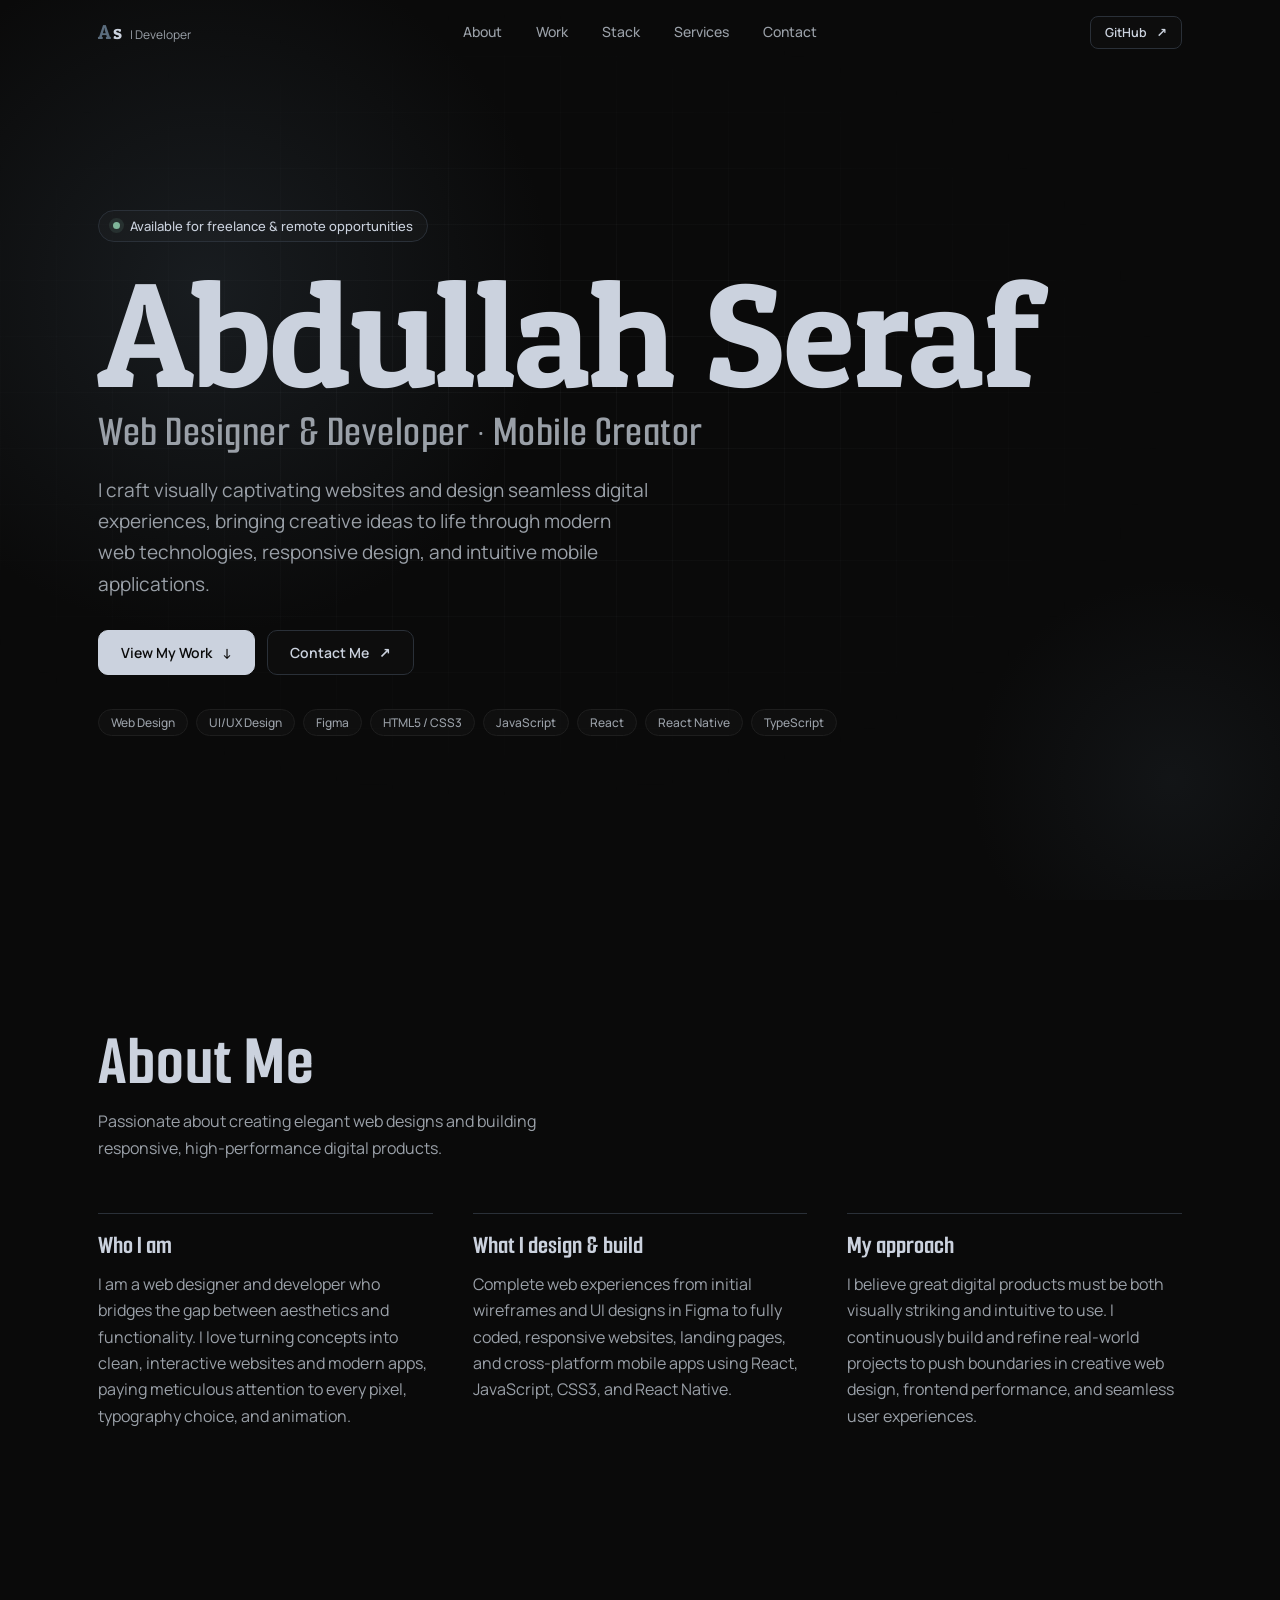
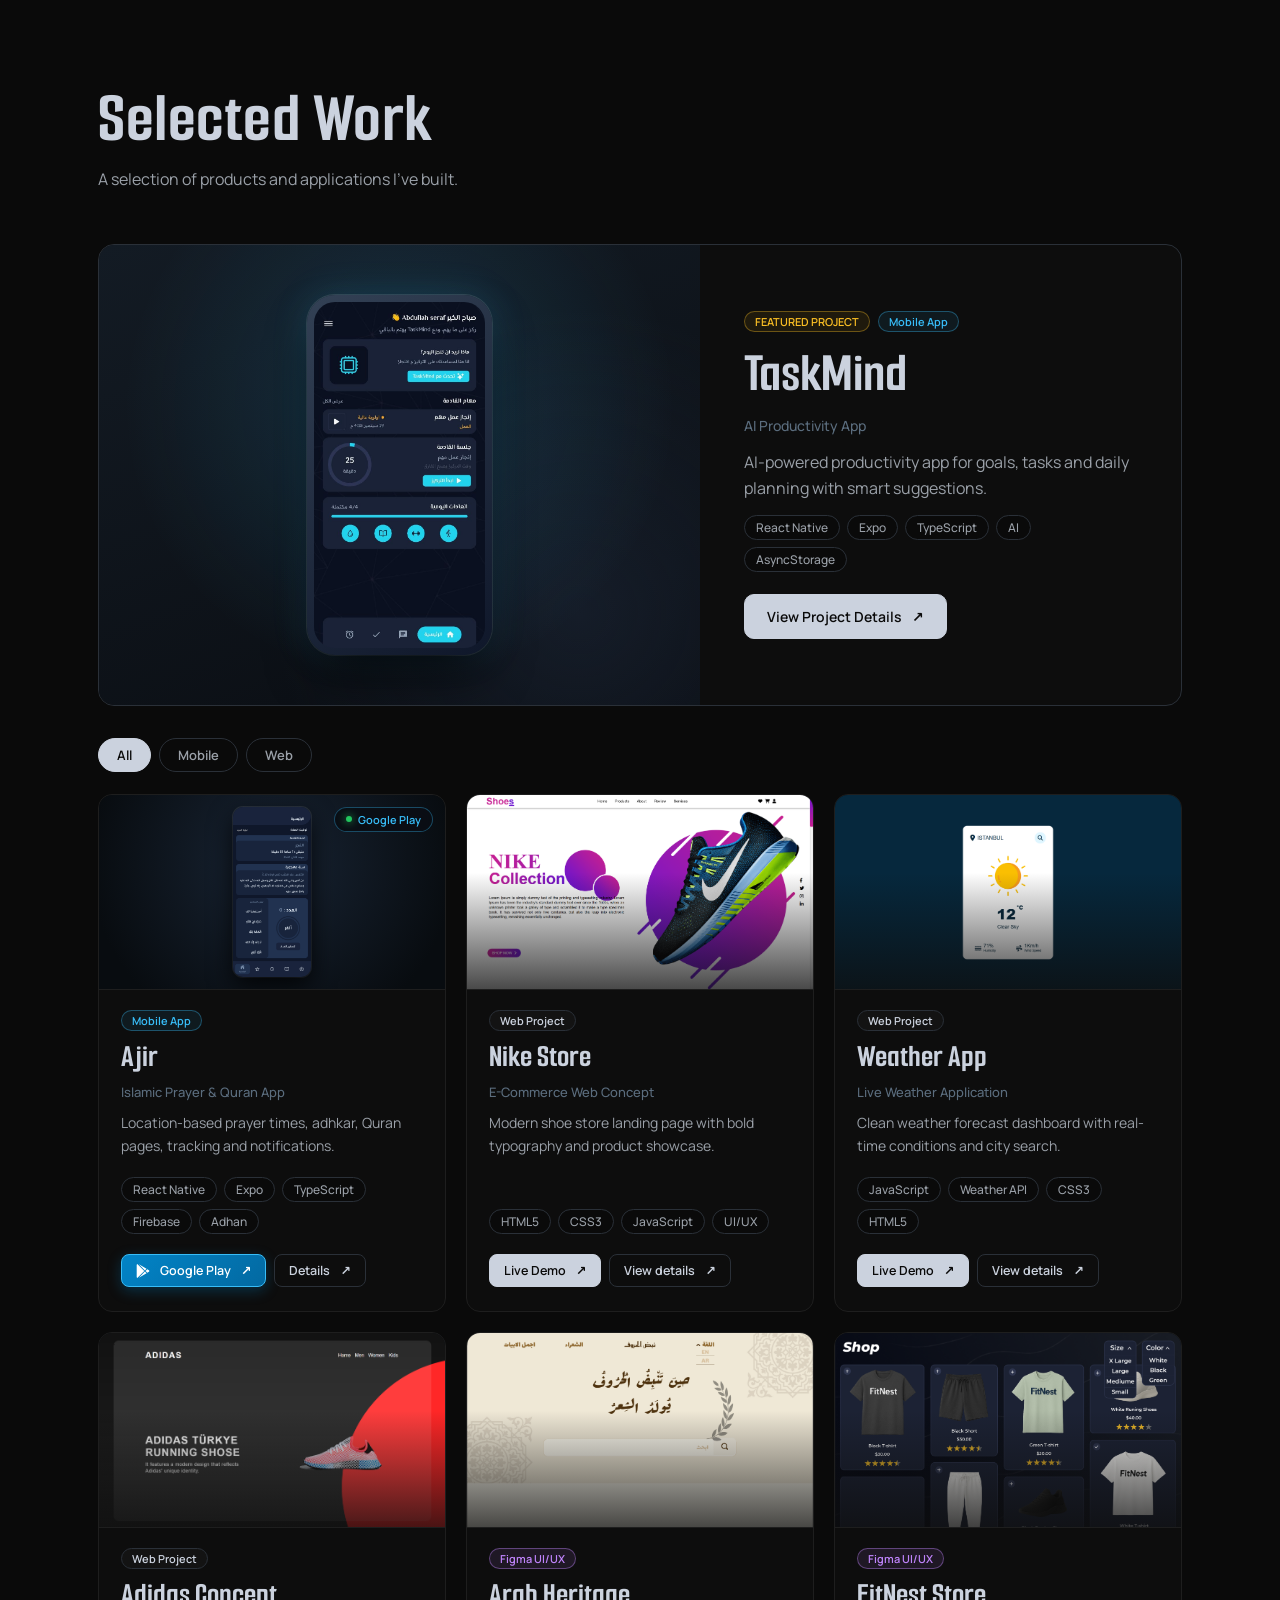
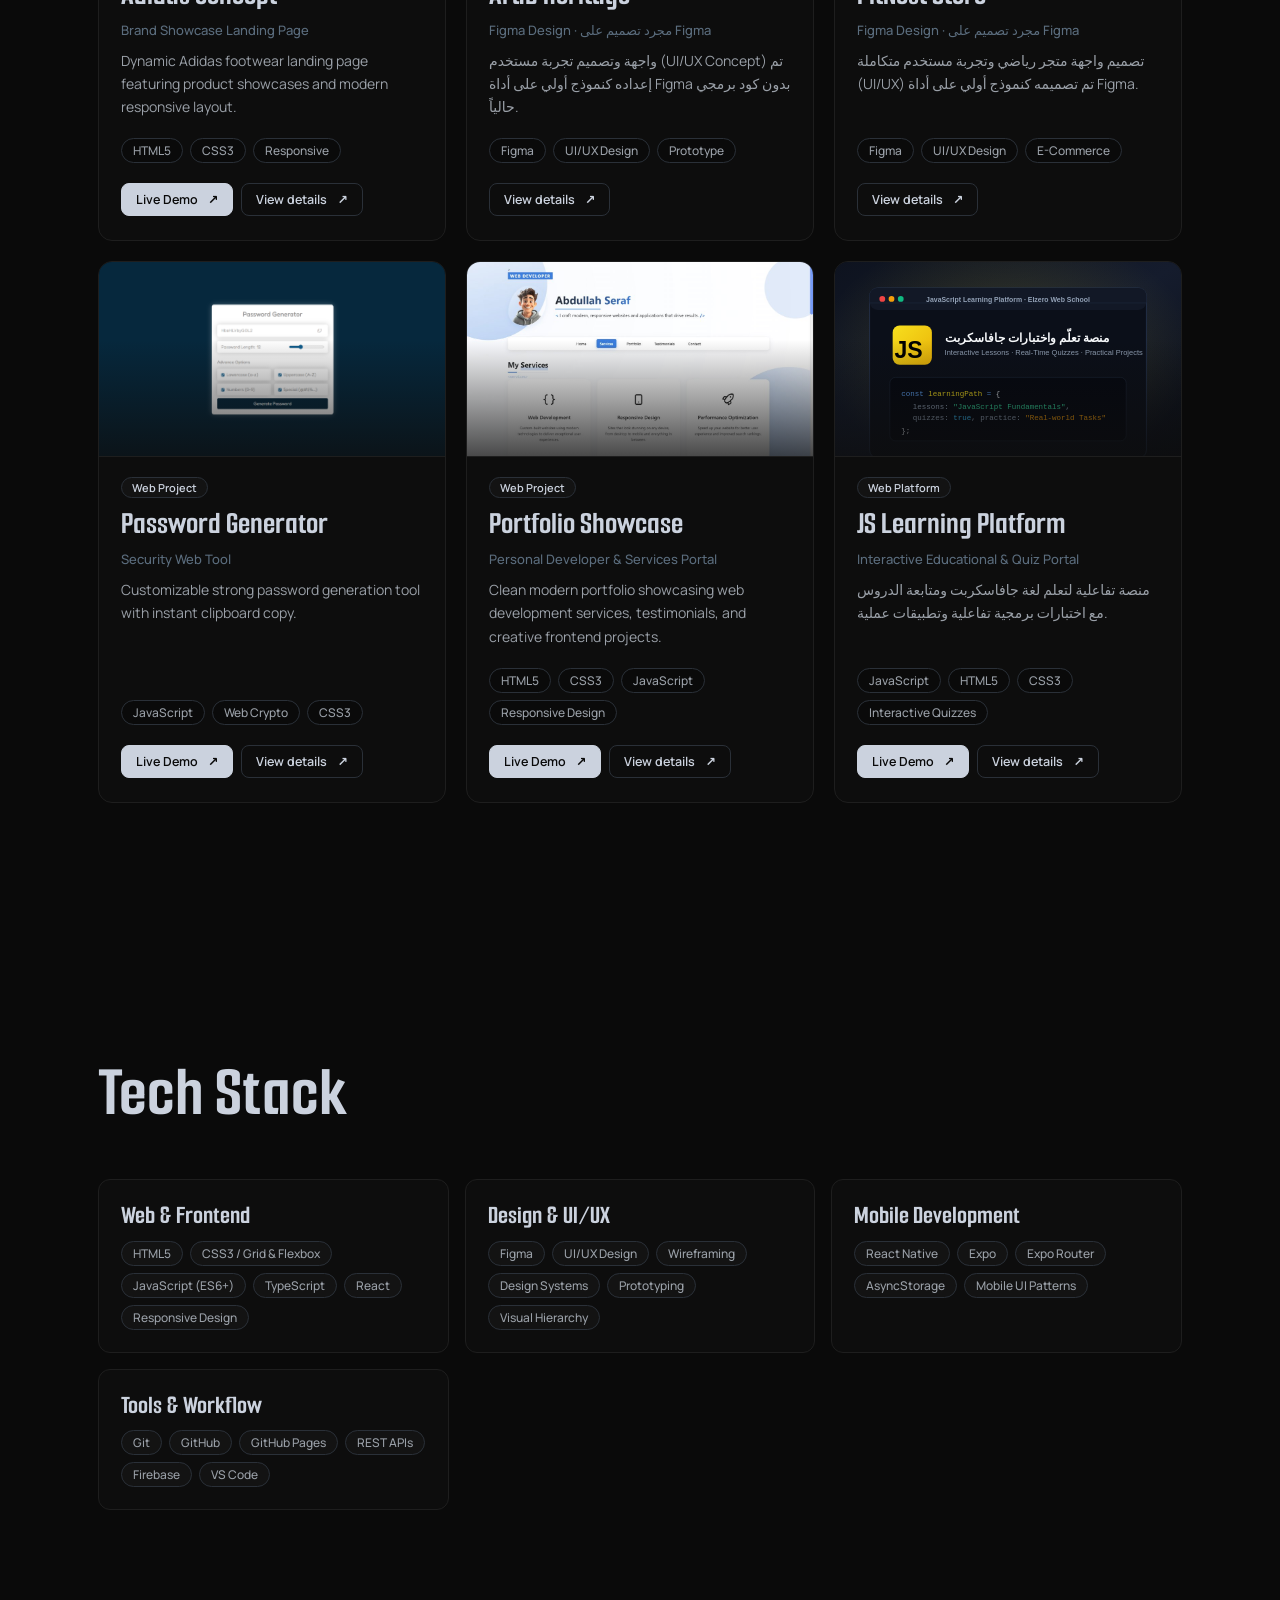
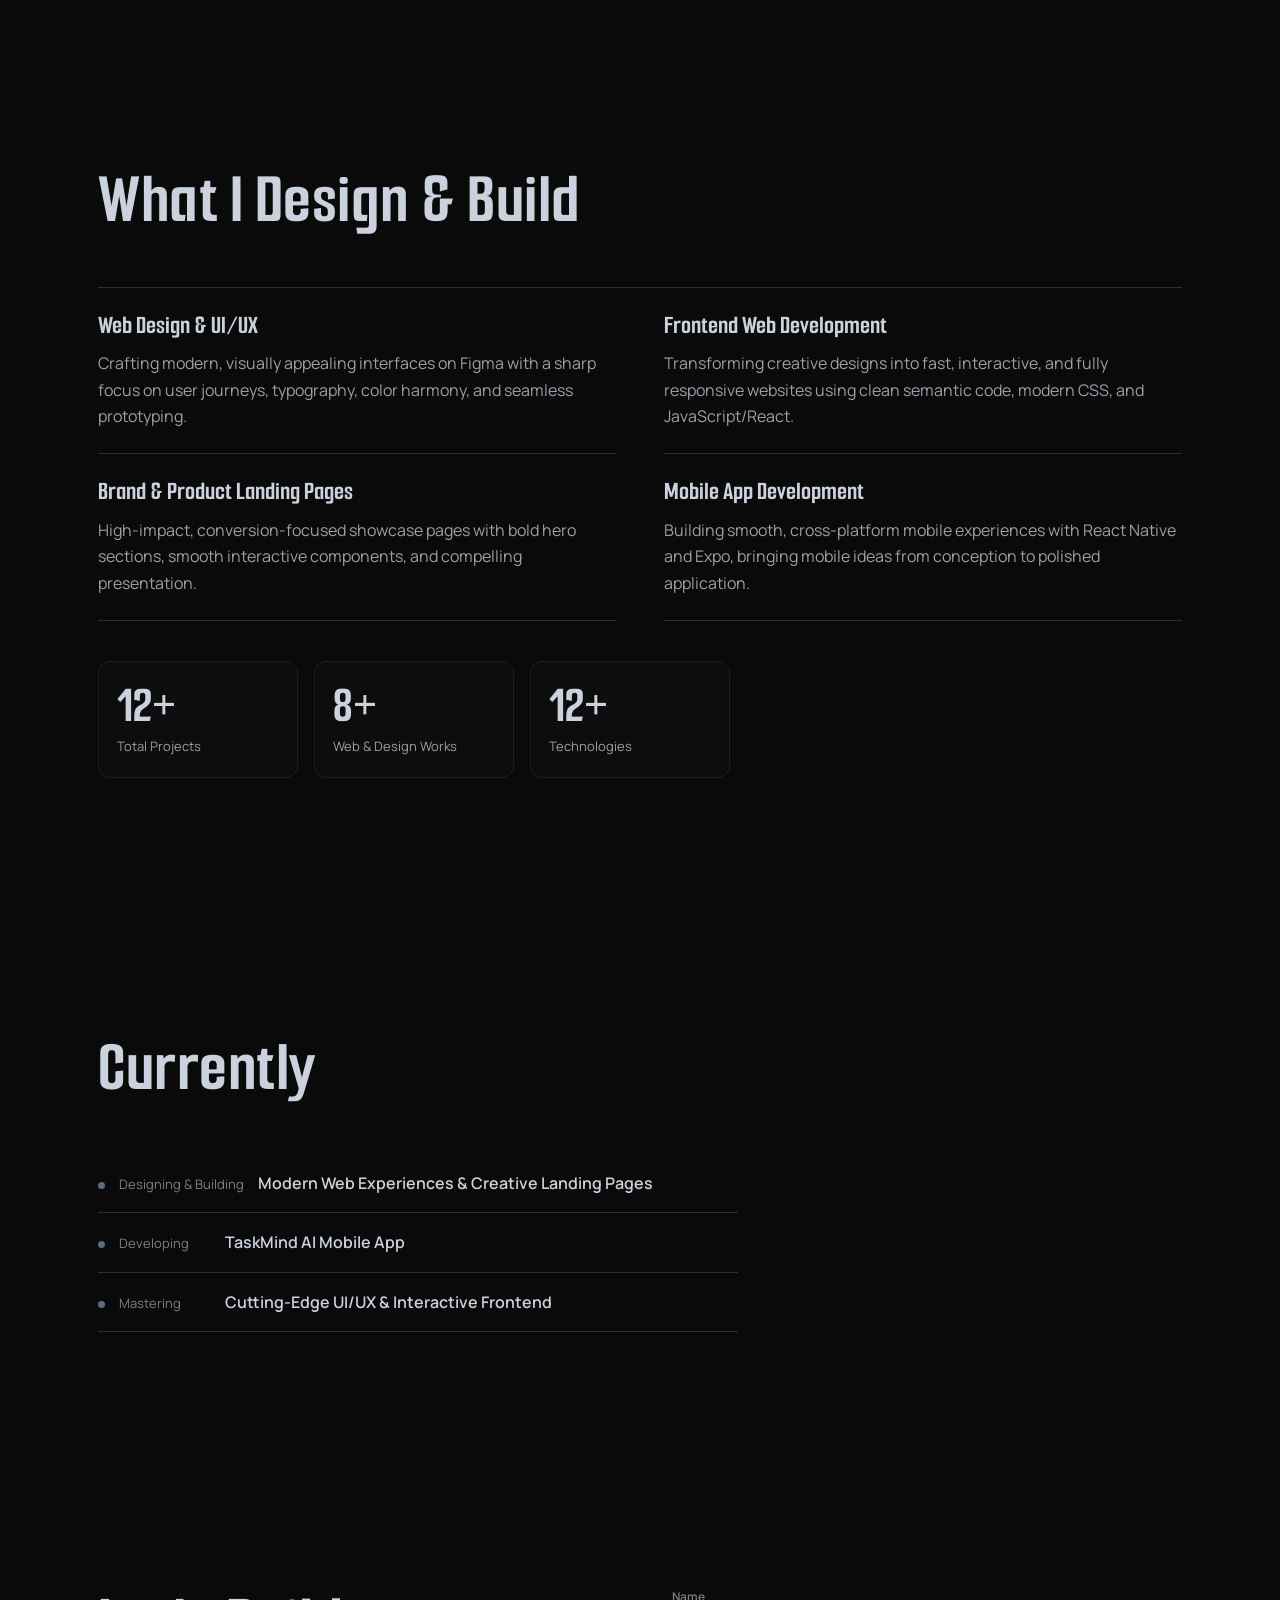
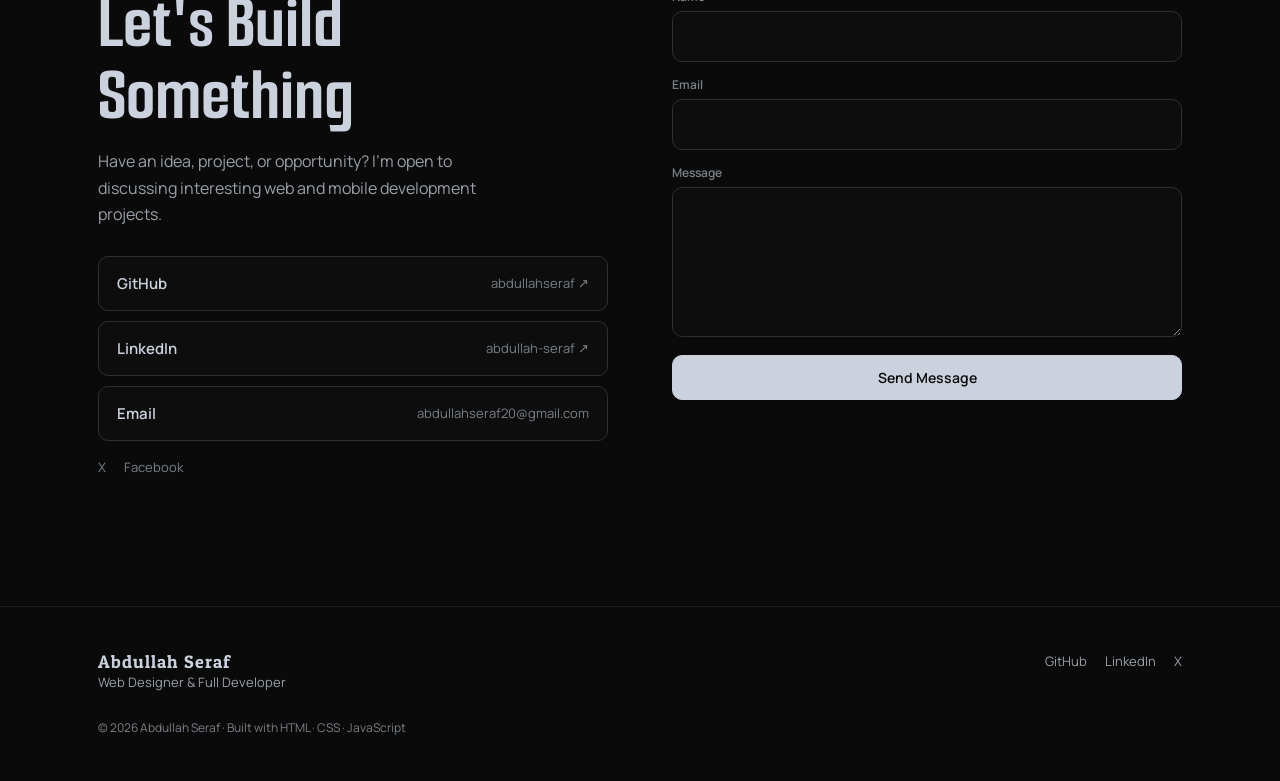
==== commit 9026a23c: "fix: update portfolio showcase link to Portfolio-v2" ====
--- a/index.html
+++ b/index.html
@@ -461,7 +461,7 @@
                 <div class="row">
                   <a
                     class="btn sm solid live-btn"
-                    href="https://abdullahseraf.github.io/Portfolio-v1/"
+                    href="https://abdullahseraf.github.io/Portfolio-v2/"
                     target="_blank"
                     rel="noopener noreferrer"
                   >
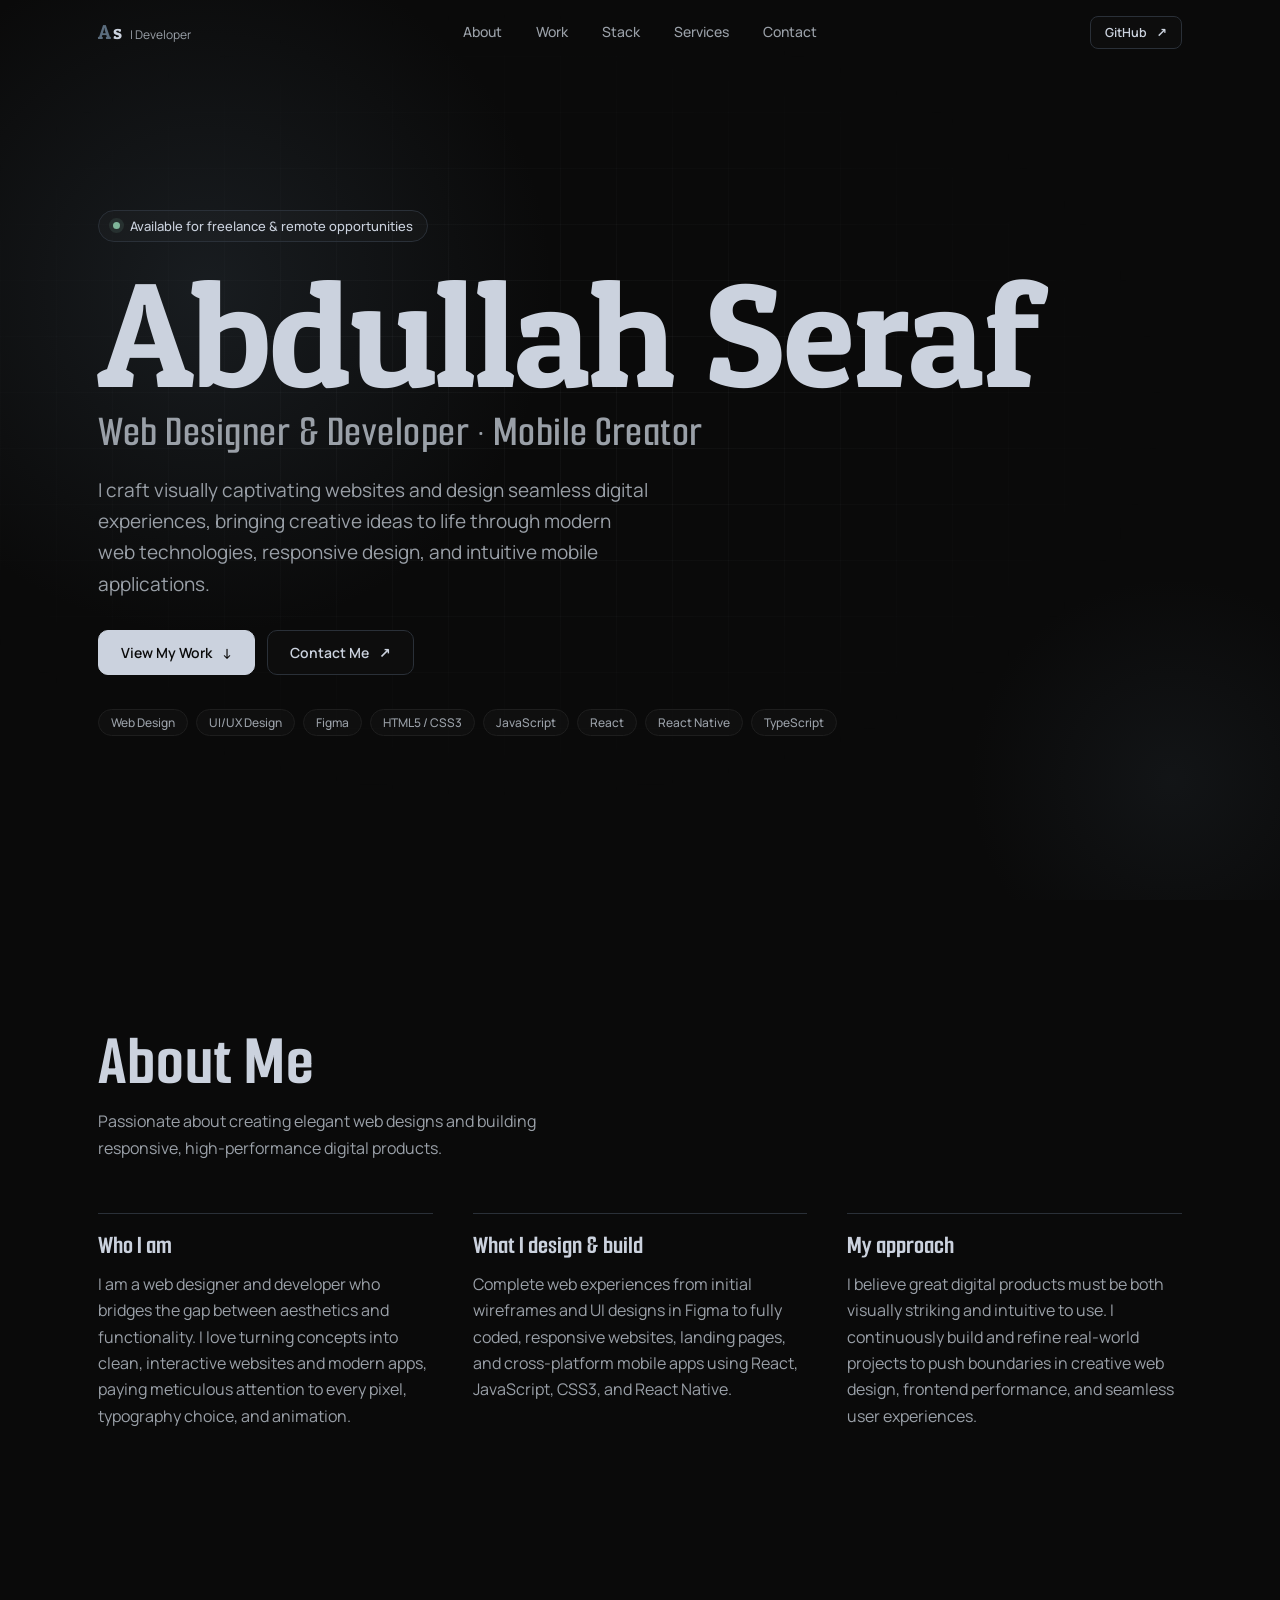
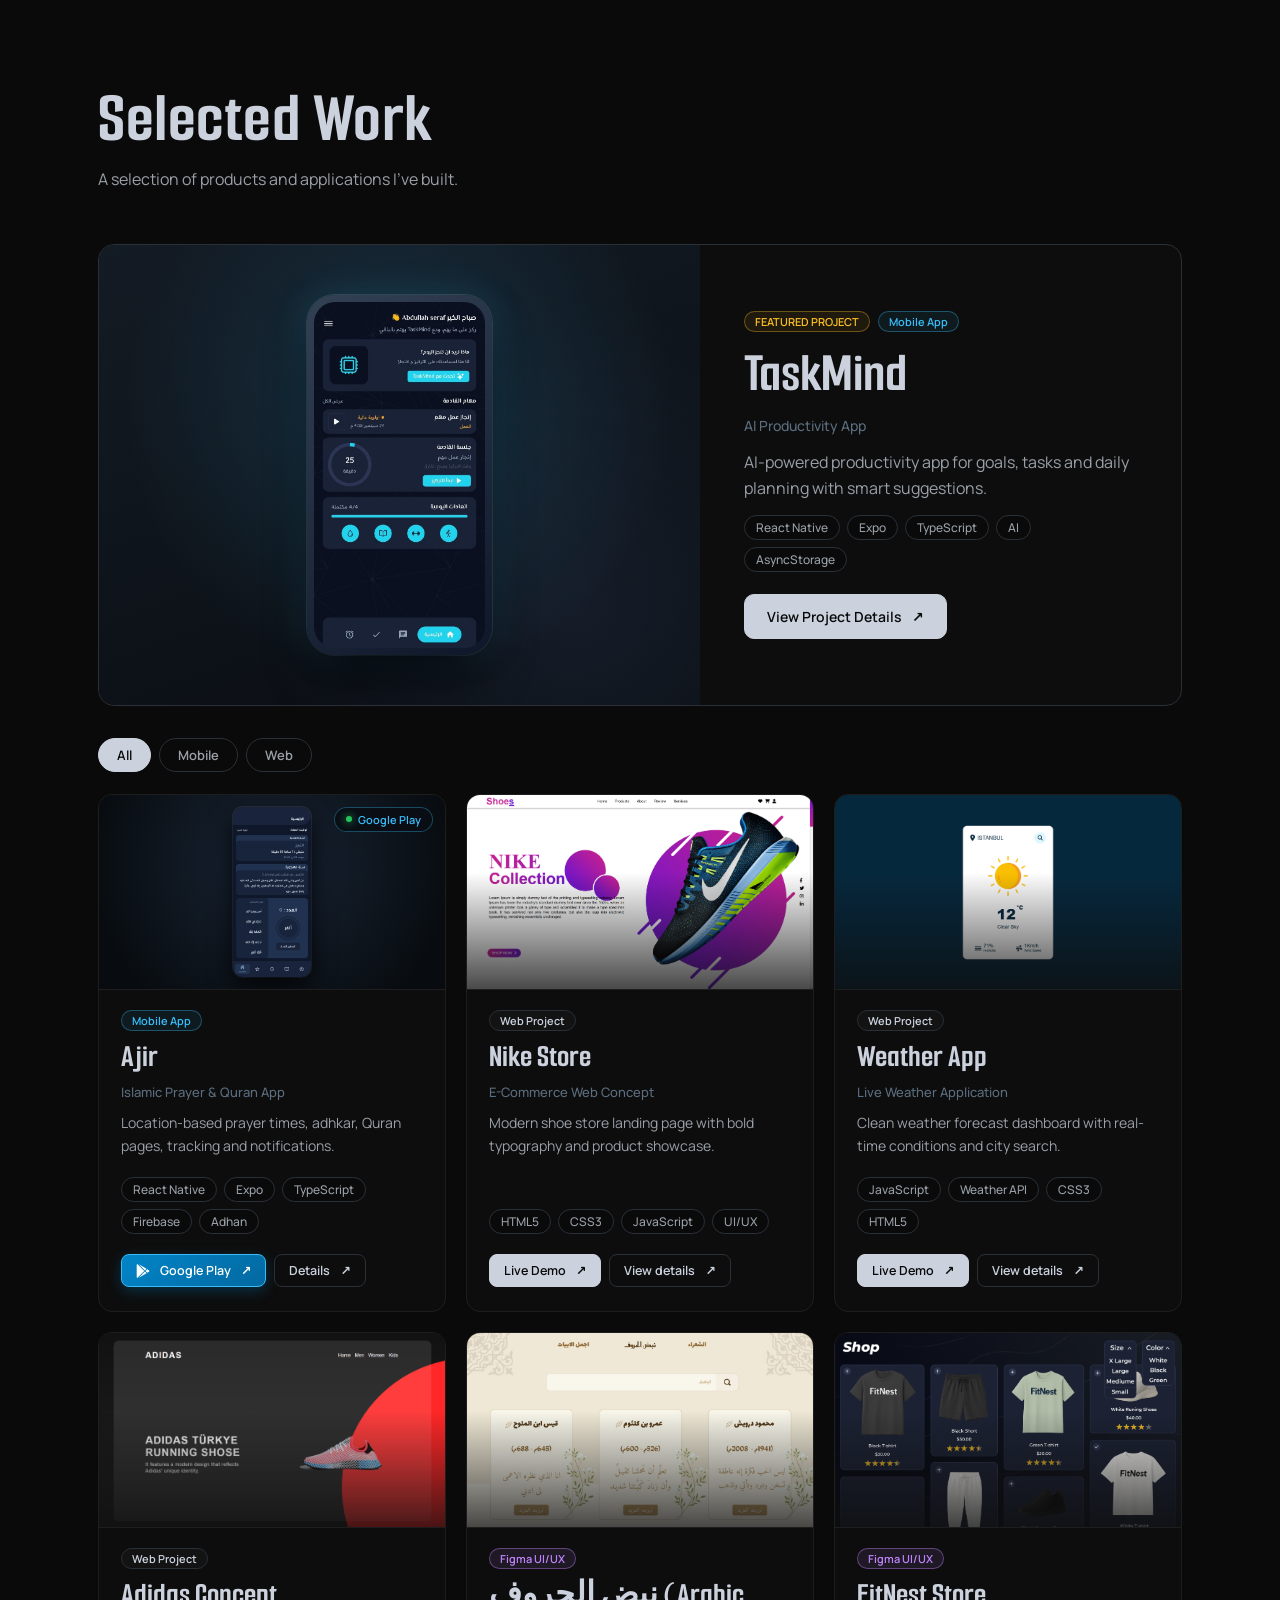
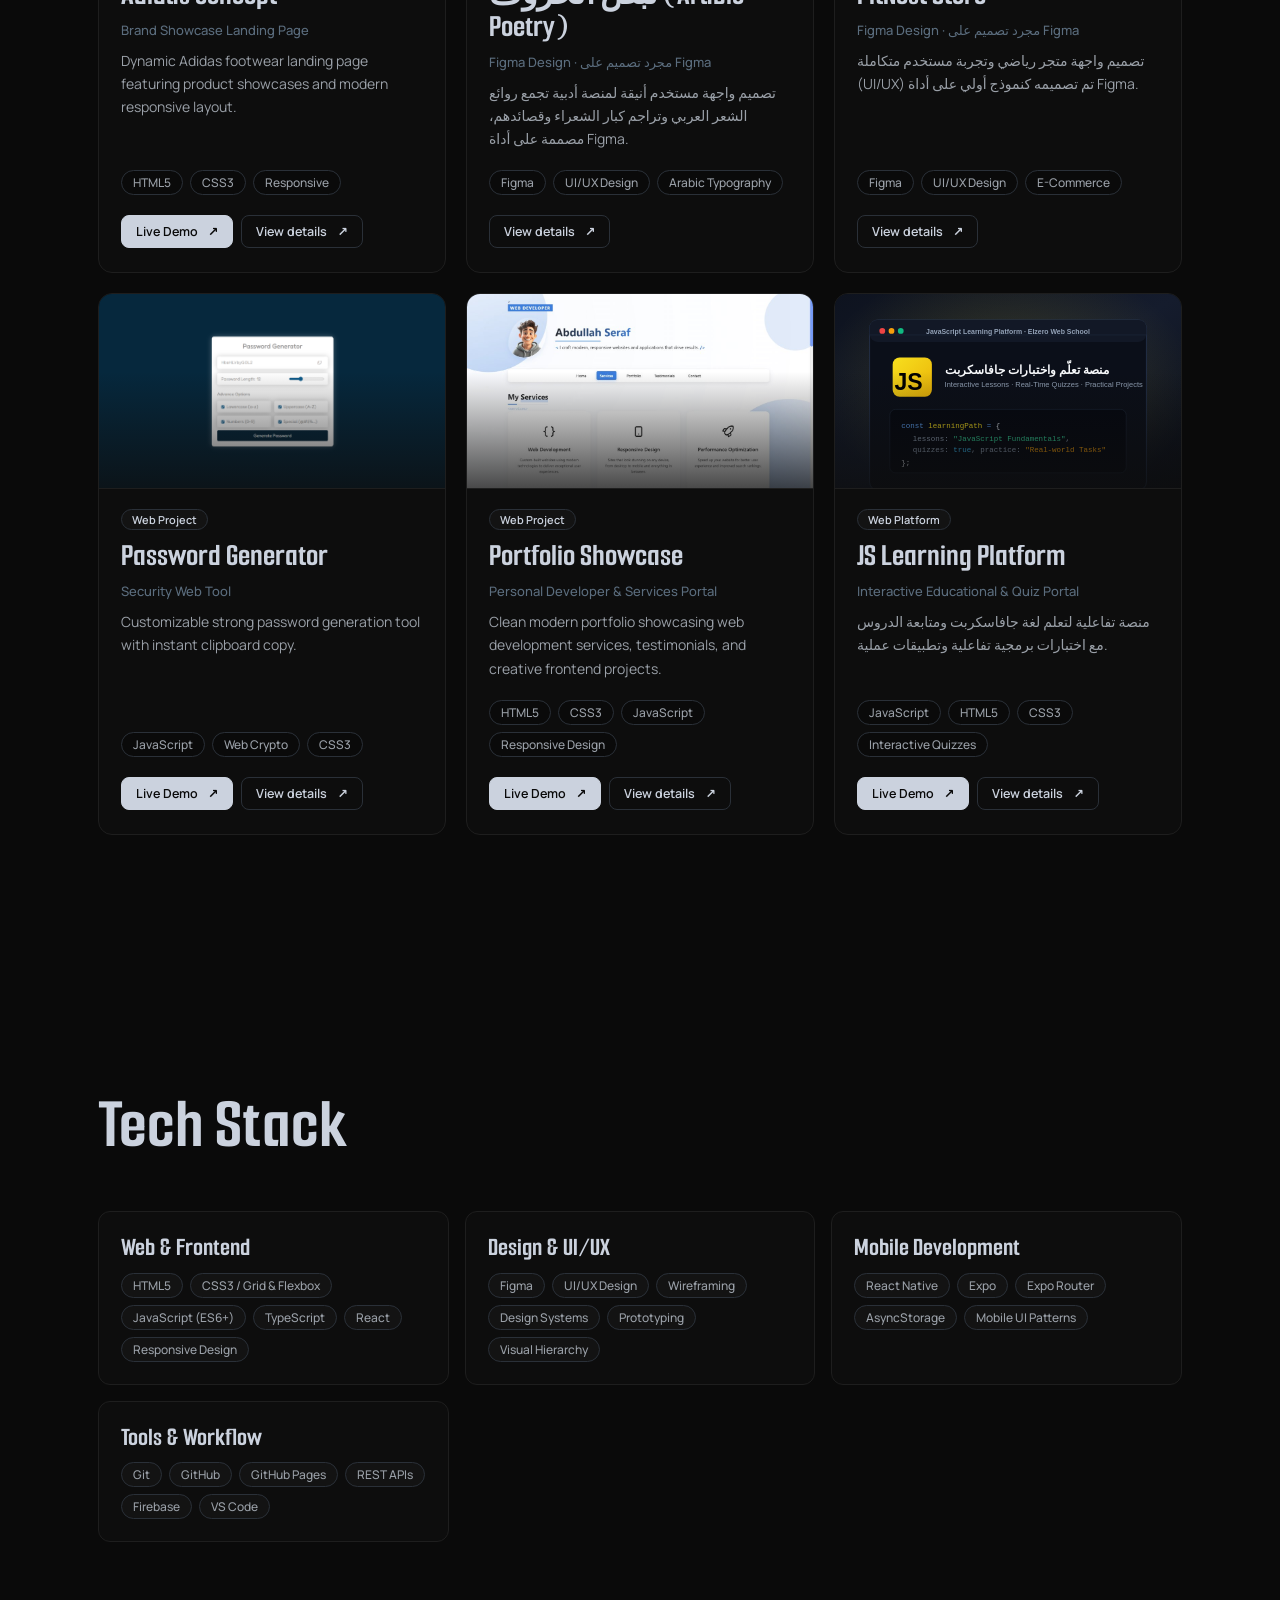
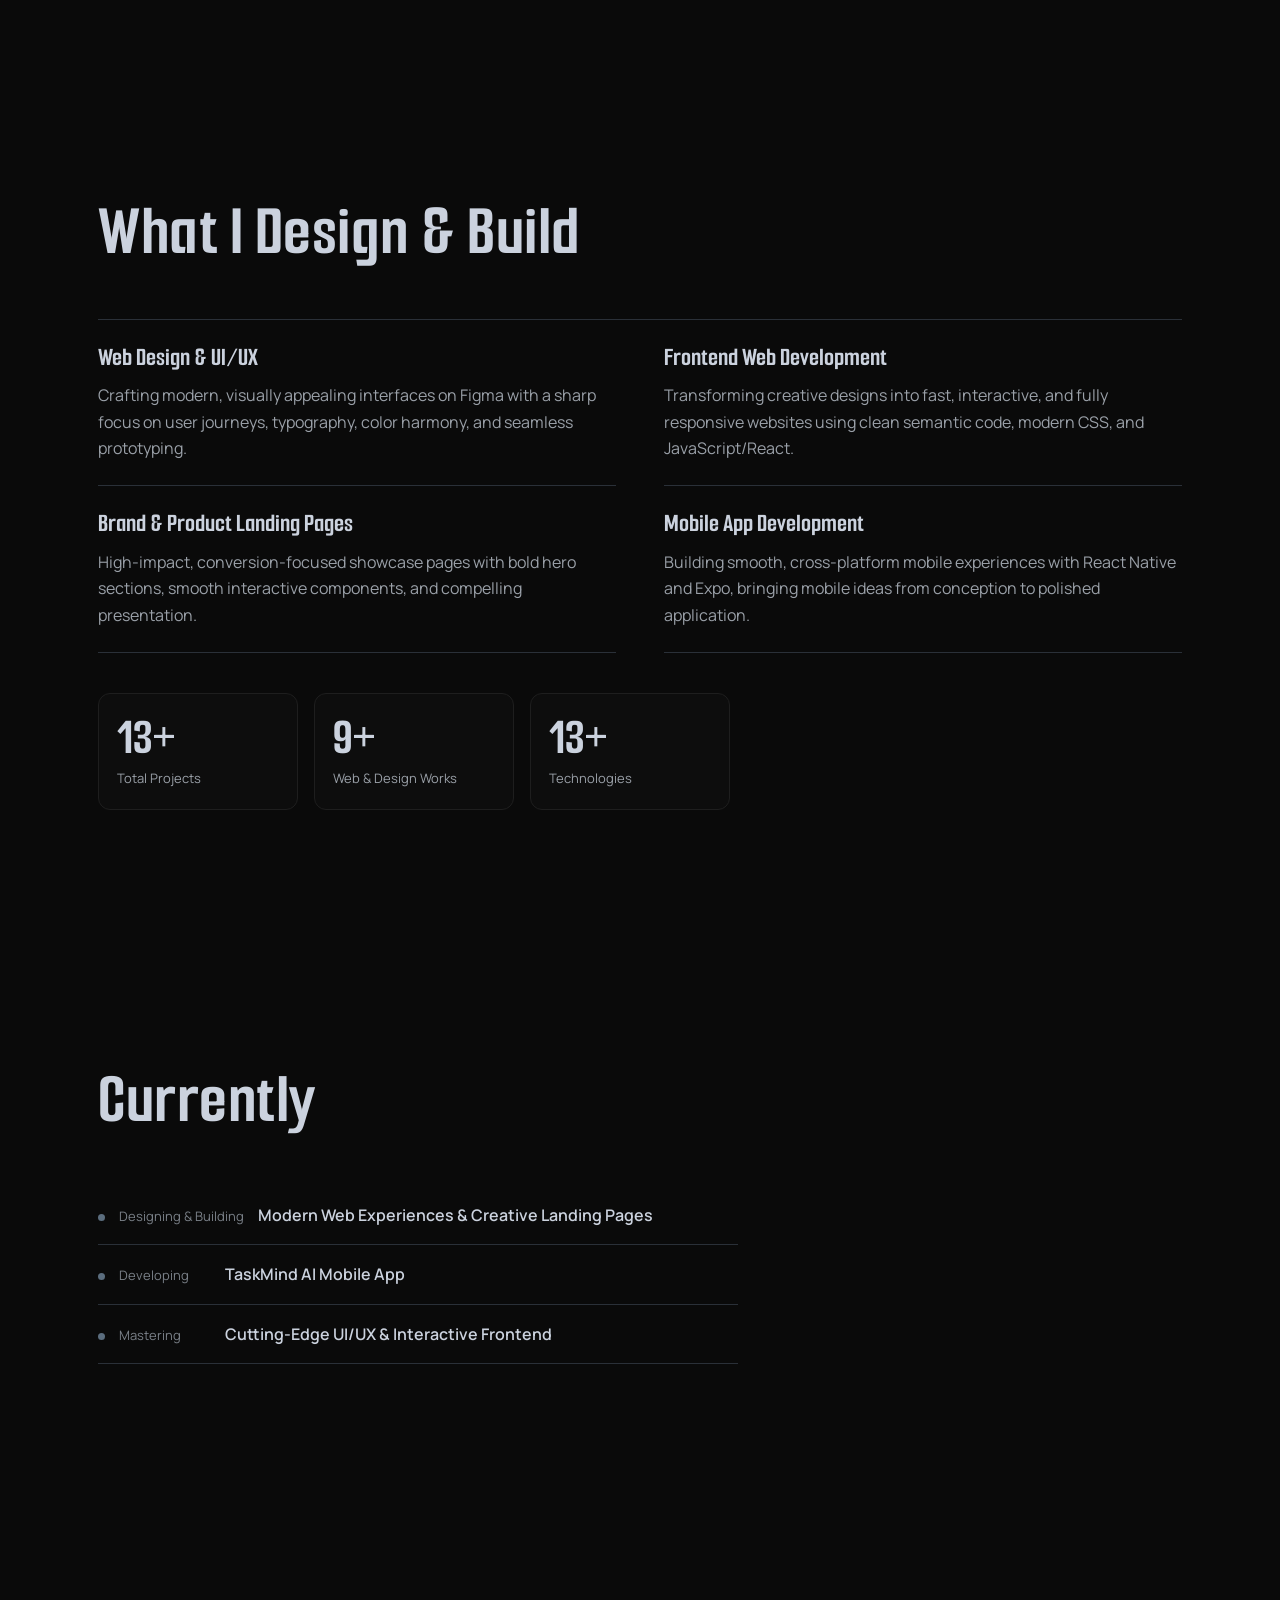
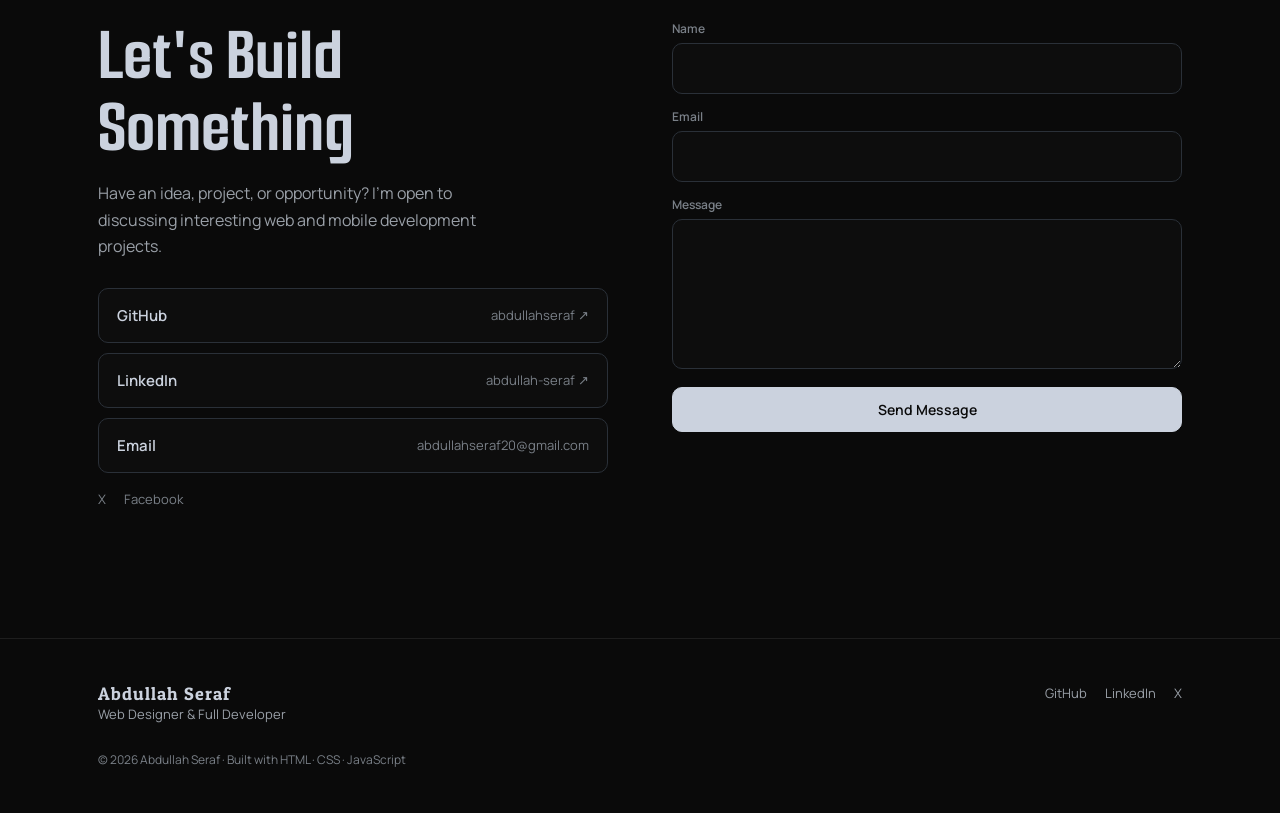
==== commit 98524549: "feat: add Nabdh Al-Huroof poetry project screenshots and update project card" ====
--- a/index.html
+++ b/index.html
@@ -348,19 +348,19 @@
 
             <article class="card app rv" data-t="web">
               <div class="card-thumb">
-                <img src="images/arab.png" alt="Arab Heritage Figma UI/UX Design" loading="lazy" />
+                <img src="images/nabdh-1.jpg" alt="نبض الحروف - منصة الشعر العربي Figma UI/UX Design" loading="lazy" />
               </div>
               <div class="card-body">
                 <div class="card-meta">
                   <span class="badge badge-figma">Figma UI/UX</span>
                 </div>
-                <h3>Arab Heritage</h3>
+                <h3>نبض الحروف (Arabic Poetry)</h3>
                 <p class="kind">Figma Design · مجرد تصميم على Figma</p>
-                <p>واجهة وتصميم تجربة مستخدم (UI/UX Concept) تم إعداده كنموذج أولي على أداة Figma بدون كود برمجي حالياً.</p>
+                <p>تصميم واجهة مستخدم أنيقة لمنصة أدبية تجمع روائع الشعر العربي وتراجم كبار الشعراء وقصائدهم، مصممة على أداة Figma.</p>
                 <ul class="pills">
                   <li>Figma</li>
                   <li>UI/UX Design</li>
-                  <li>Prototype</li>
+                  <li>Arabic Typography</li>
                 </ul>
                 <div class="row">
                   <button
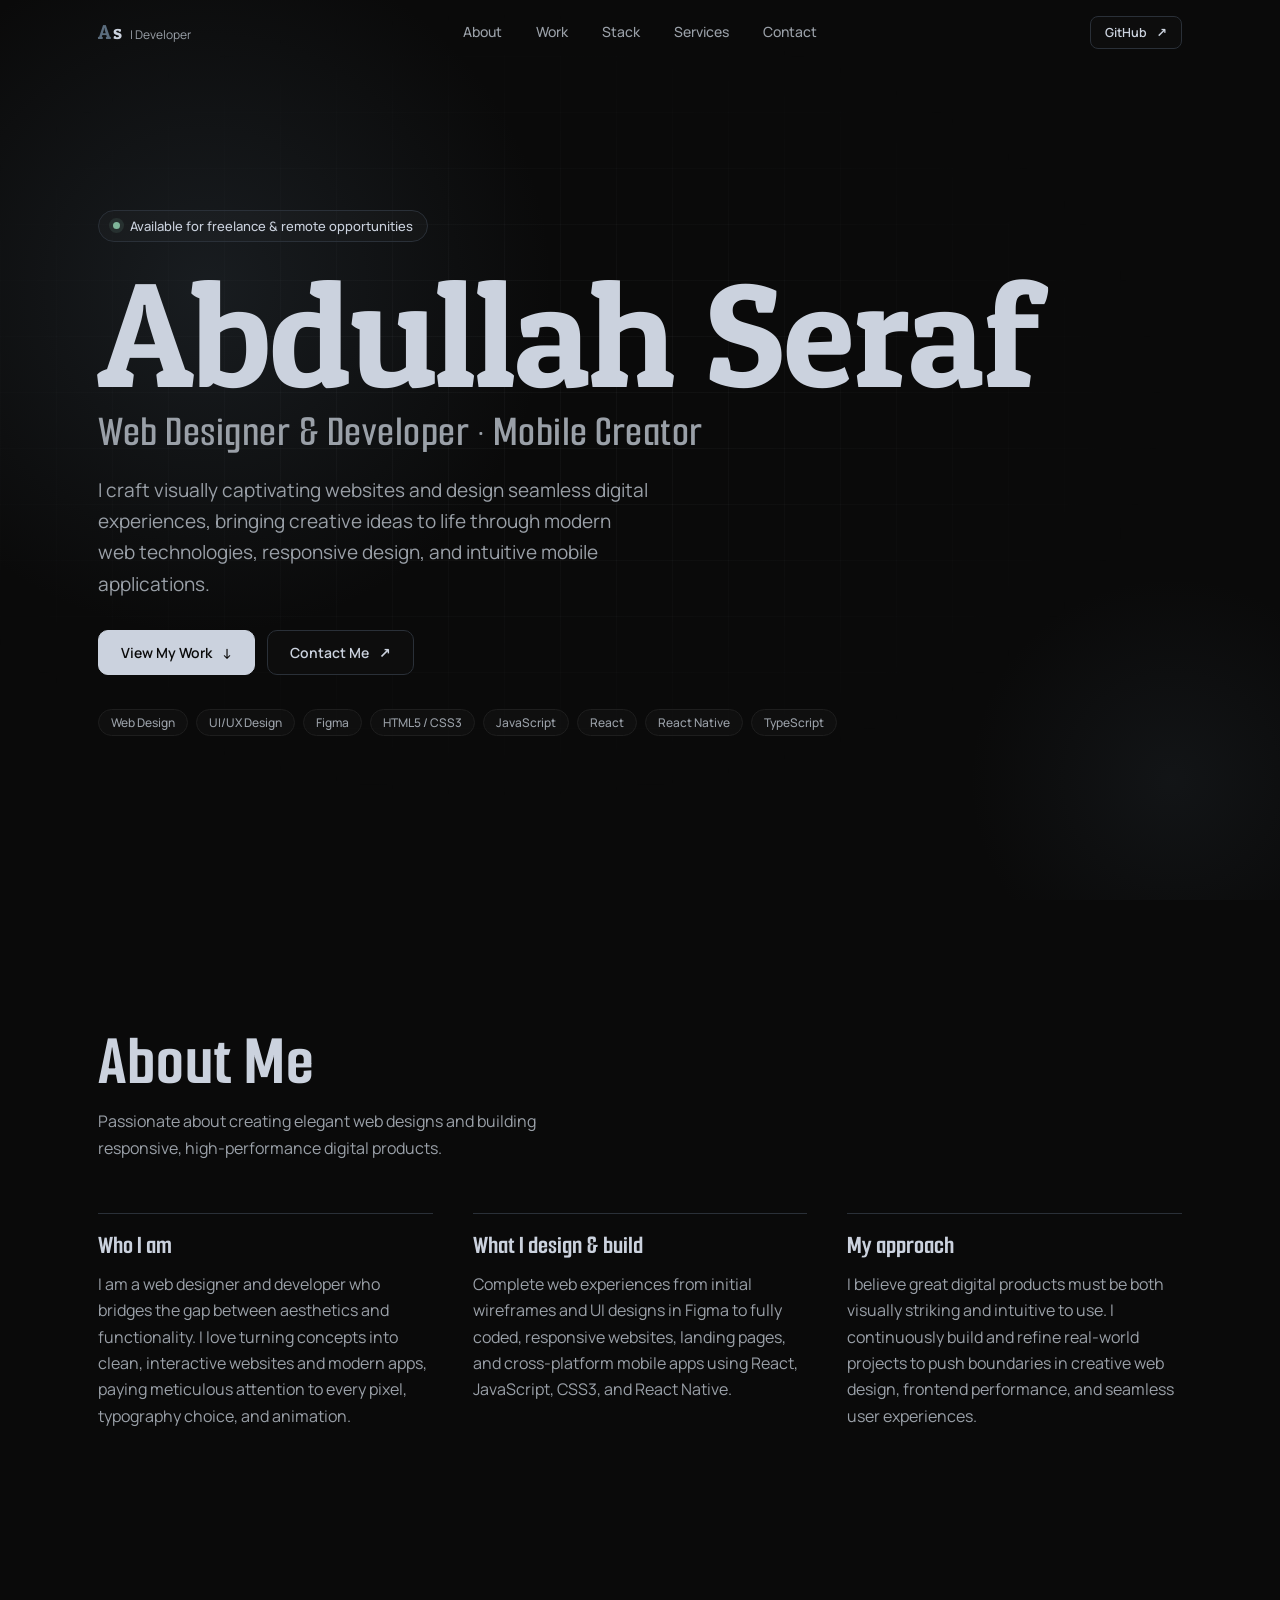
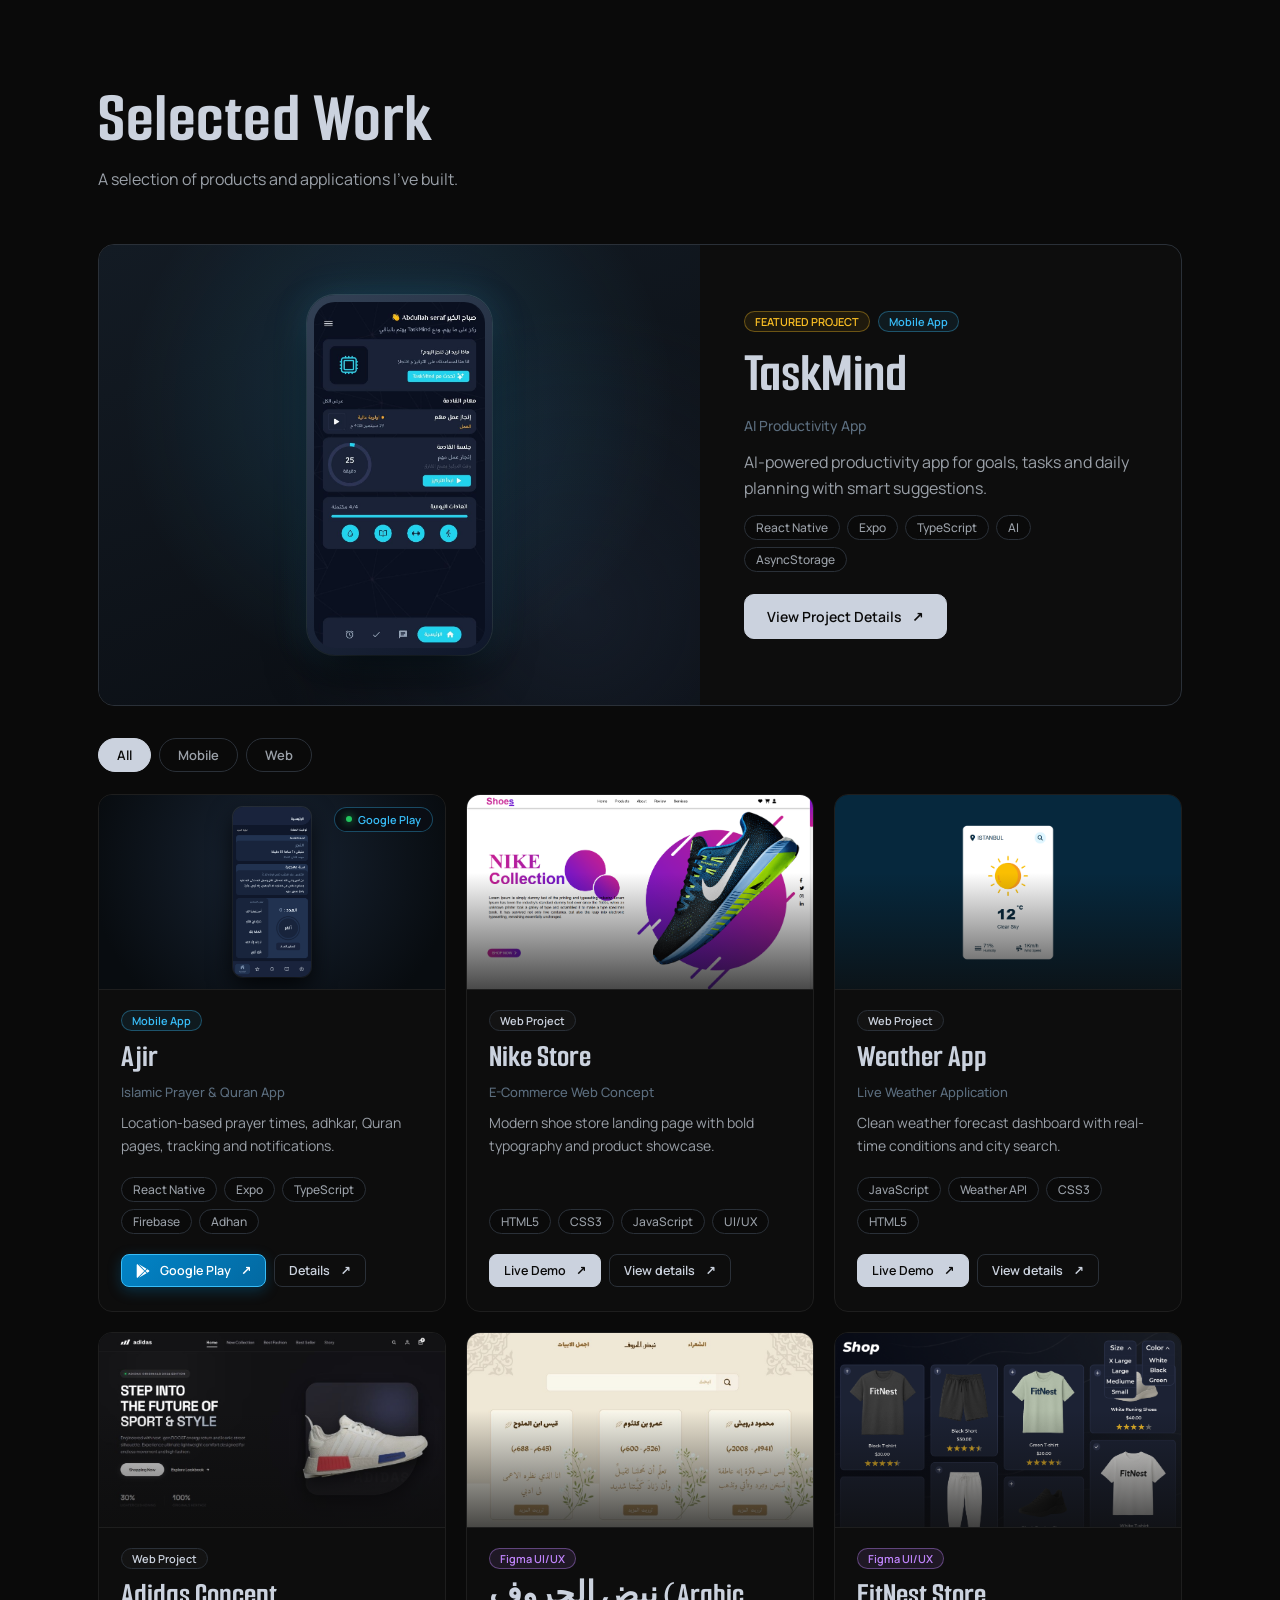
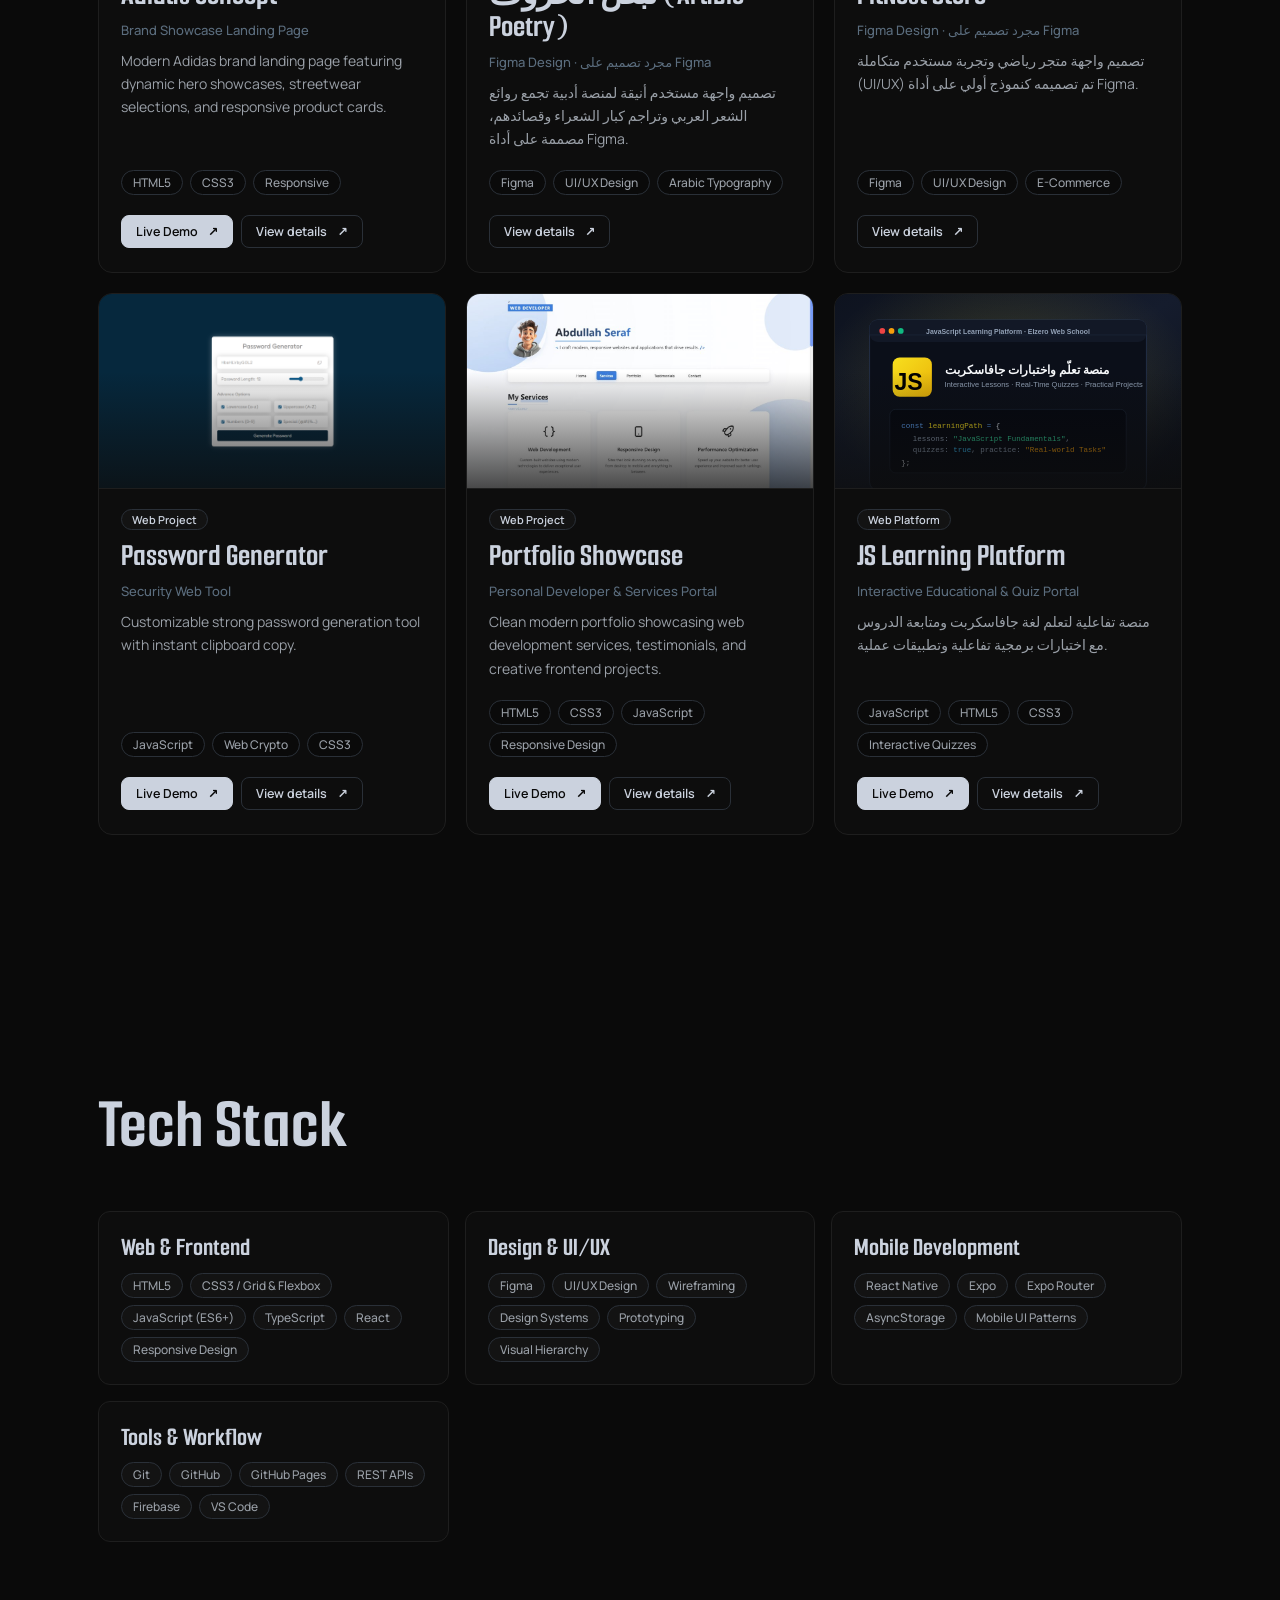
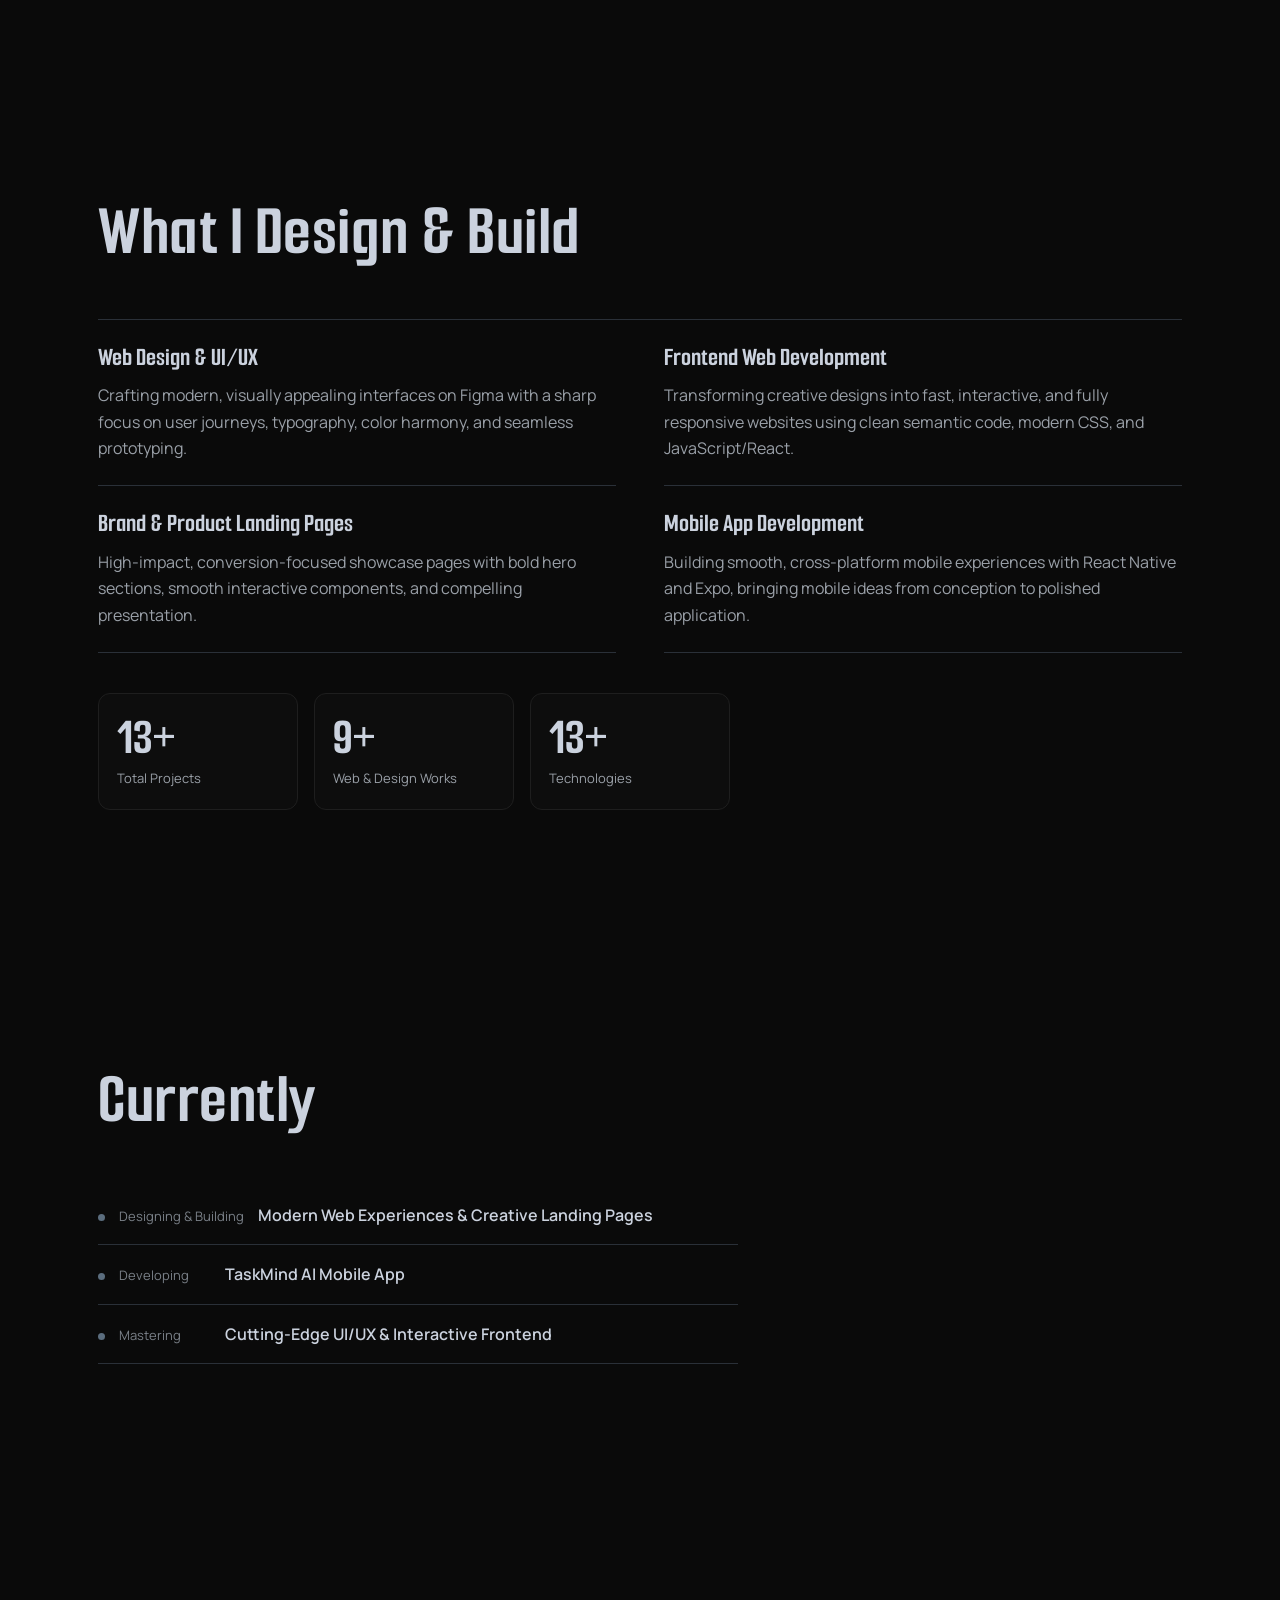
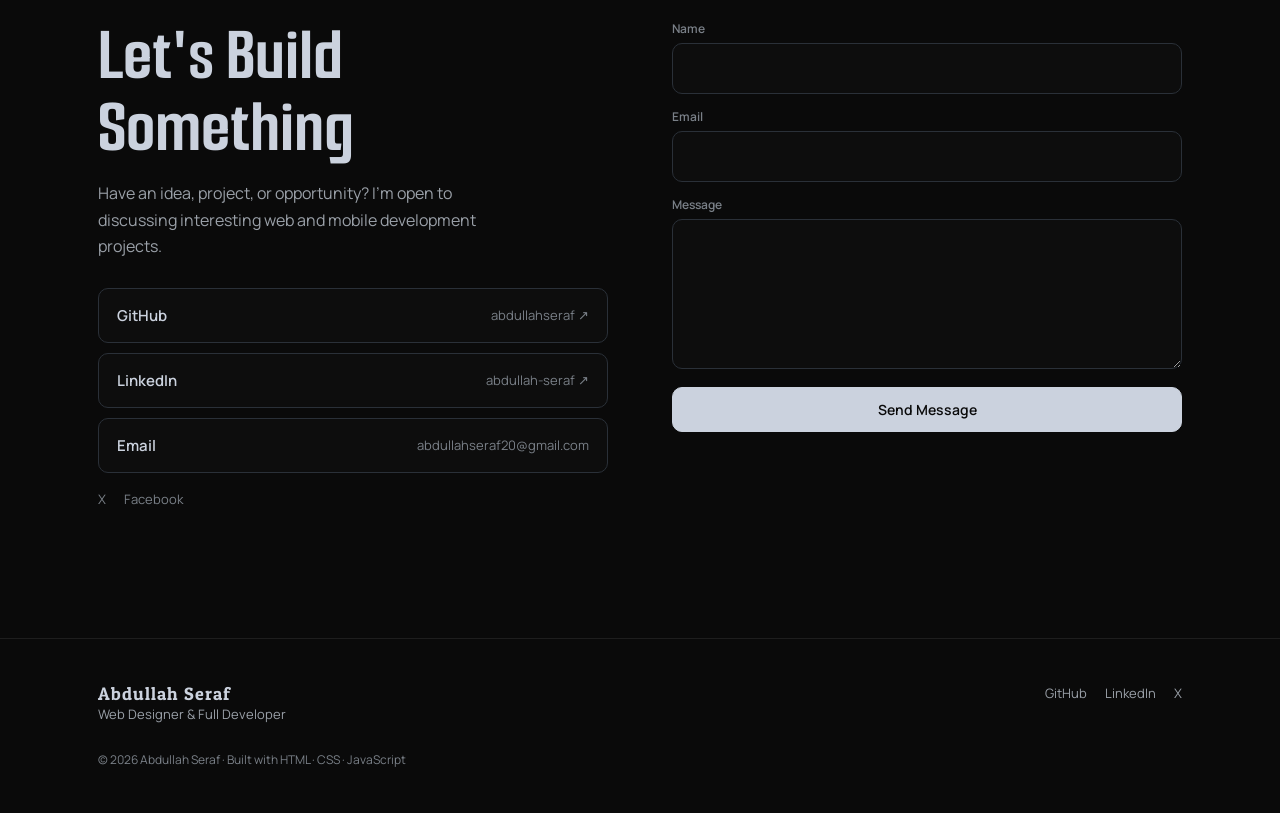
==== commit 1d1fab4a: "feat: add high-definition Adidas landing page screenshots to card and modal gallery" ====
--- a/index.html
+++ b/index.html
@@ -311,7 +311,7 @@
 
             <article class="card app rv" data-t="web">
               <div class="card-thumb">
-                <img src="images/adidas.png" alt="Adidas Concept screenshot" loading="lazy" />
+                <img src="images/adidas-hero.jpg" alt="Adidas Concept Landing Page" loading="lazy" />
               </div>
               <div class="card-body">
                 <div class="card-meta">
@@ -319,7 +319,7 @@
                 </div>
                 <h3>Adidas Concept</h3>
                 <p class="kind">Brand Showcase Landing Page</p>
-                <p>Dynamic Adidas footwear landing page featuring product showcases and modern responsive layout.</p>
+                <p>Modern Adidas brand landing page featuring dynamic hero showcases, streetwear selections, and responsive product cards.</p>
                 <ul class="pills">
                   <li>HTML5</li>
                   <li>CSS3</li>
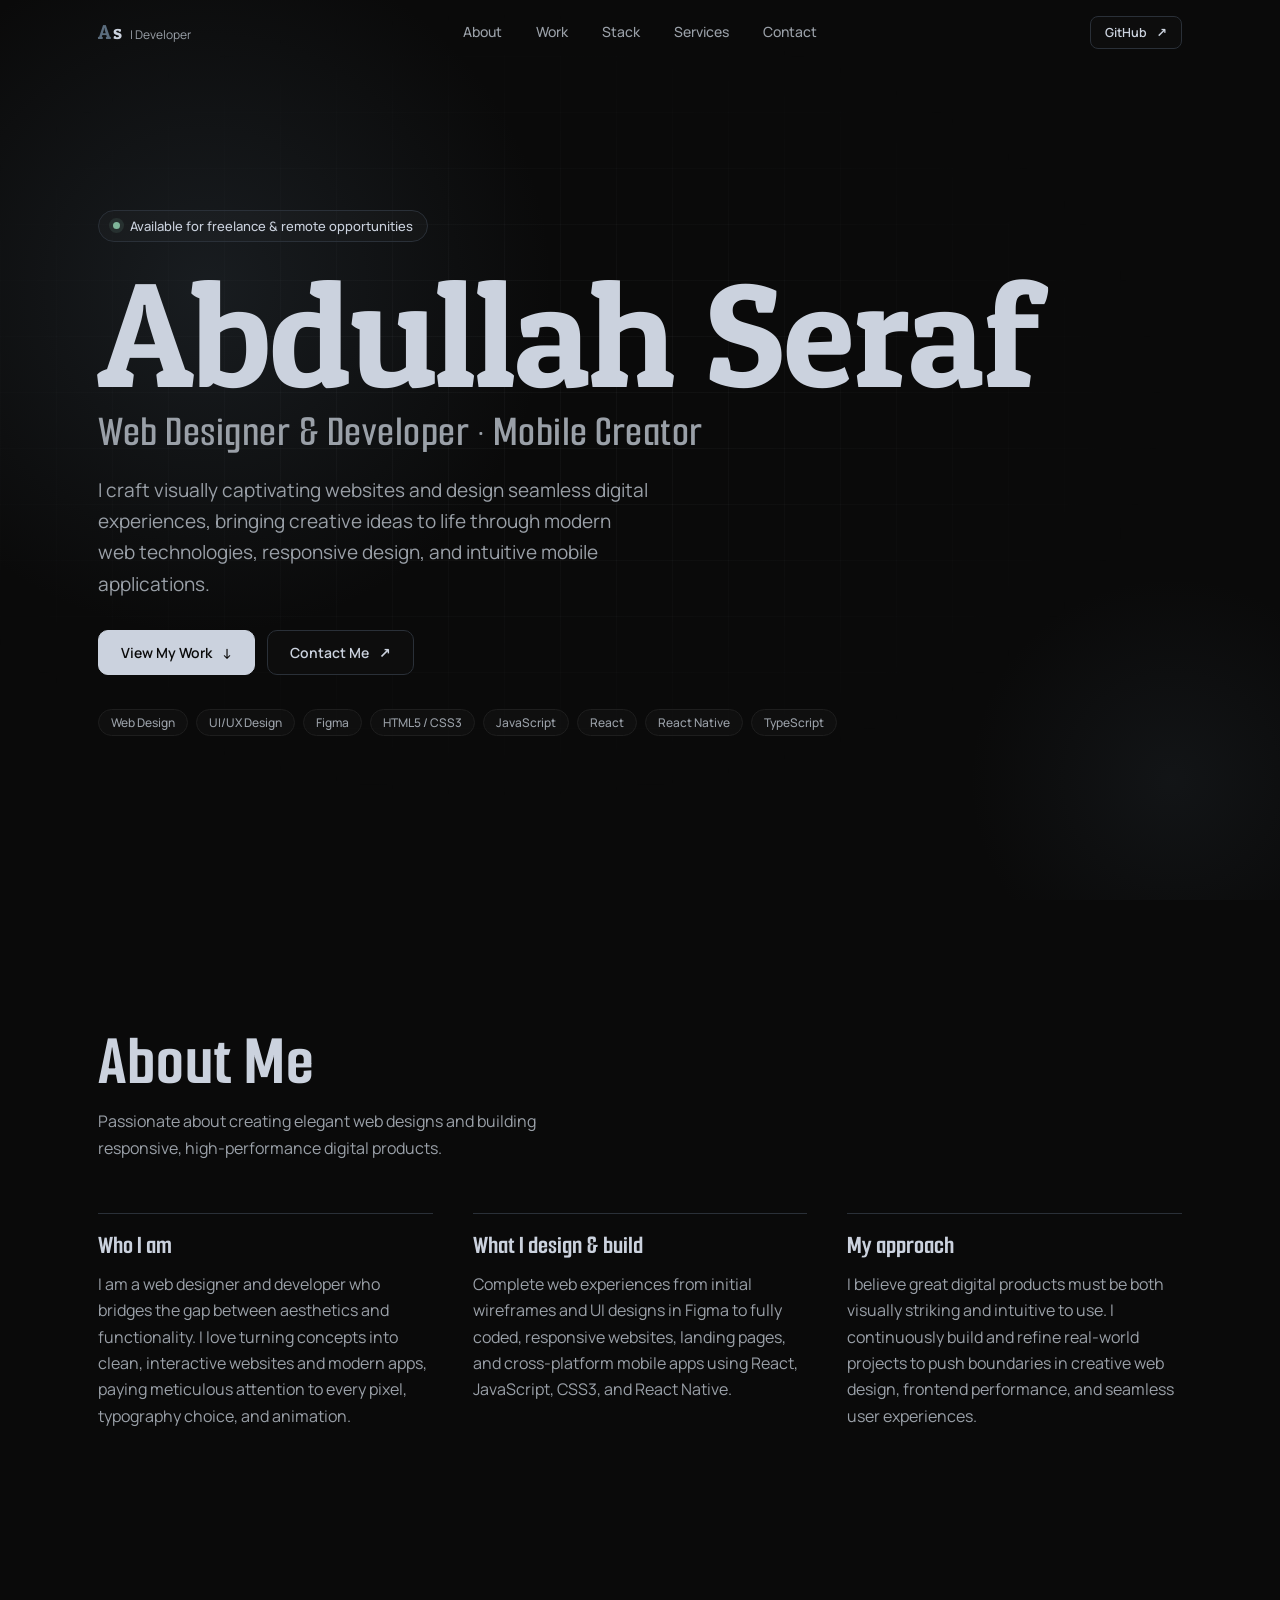
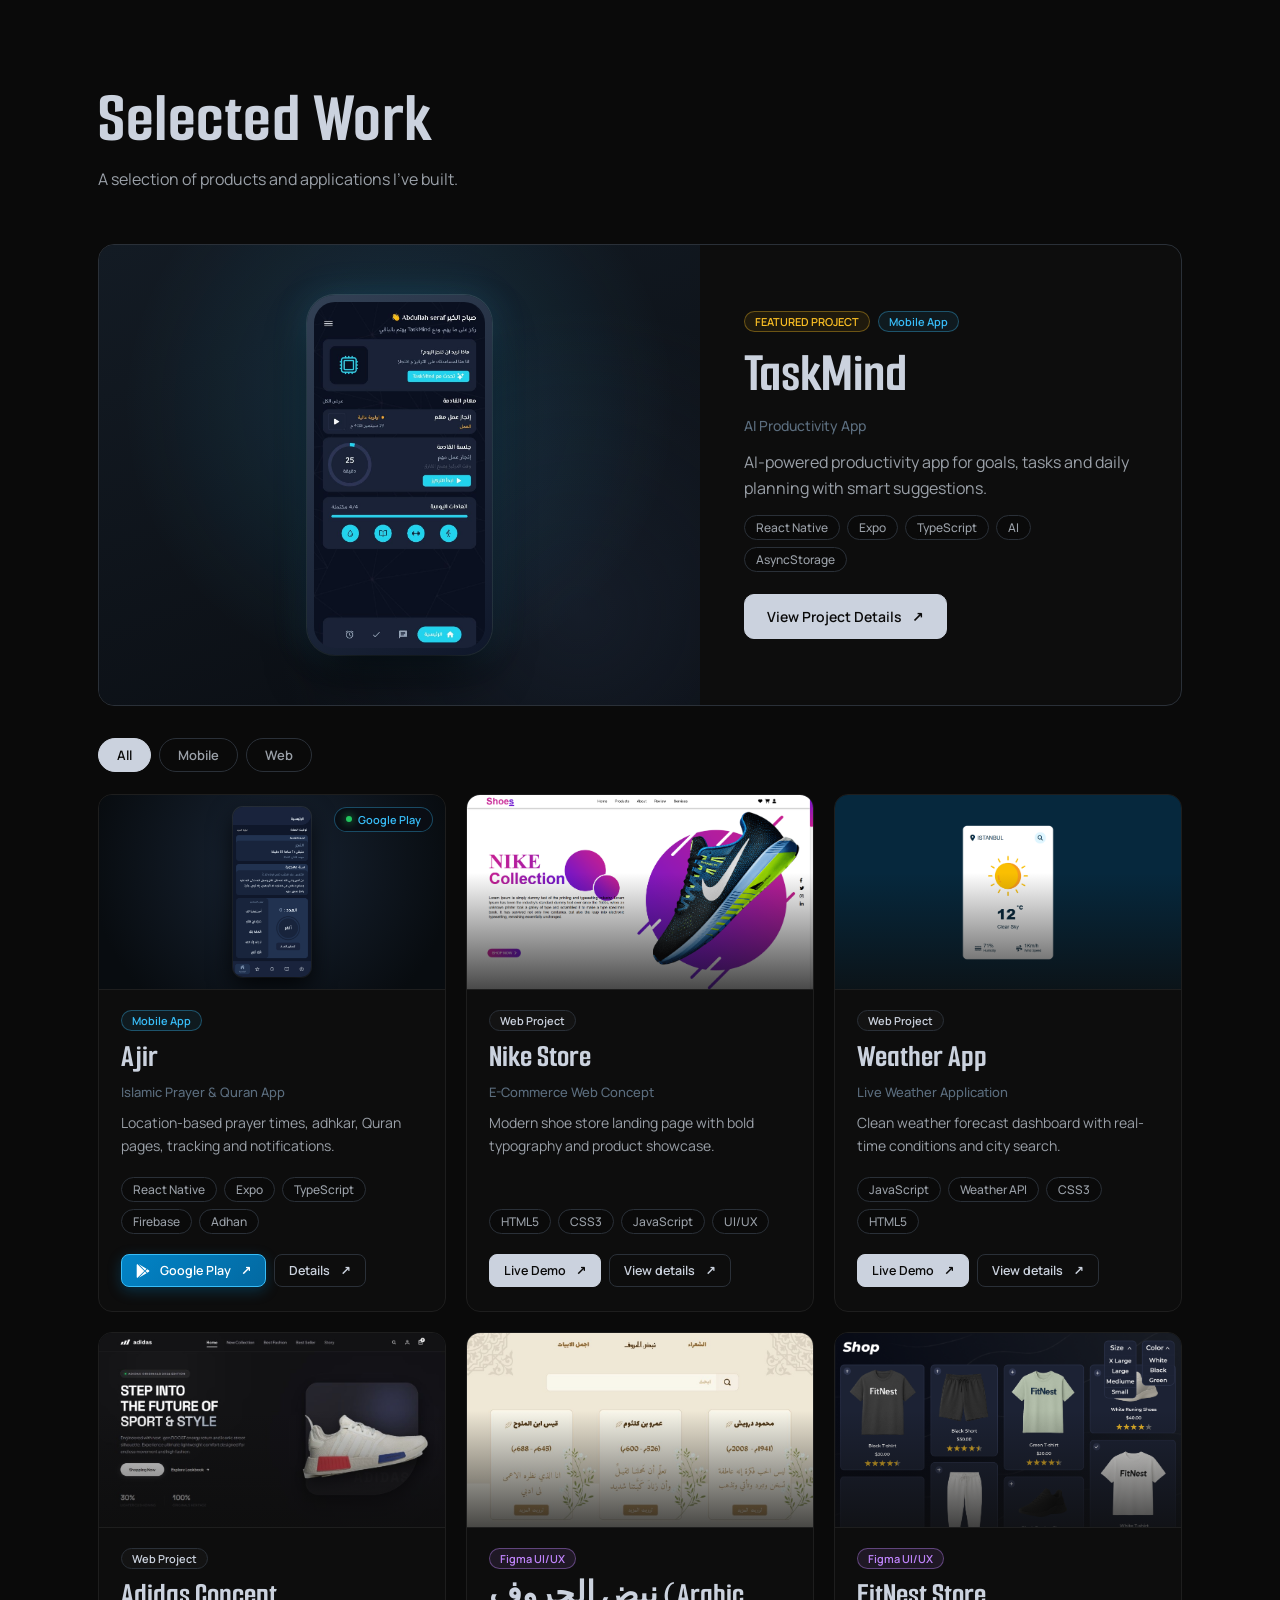
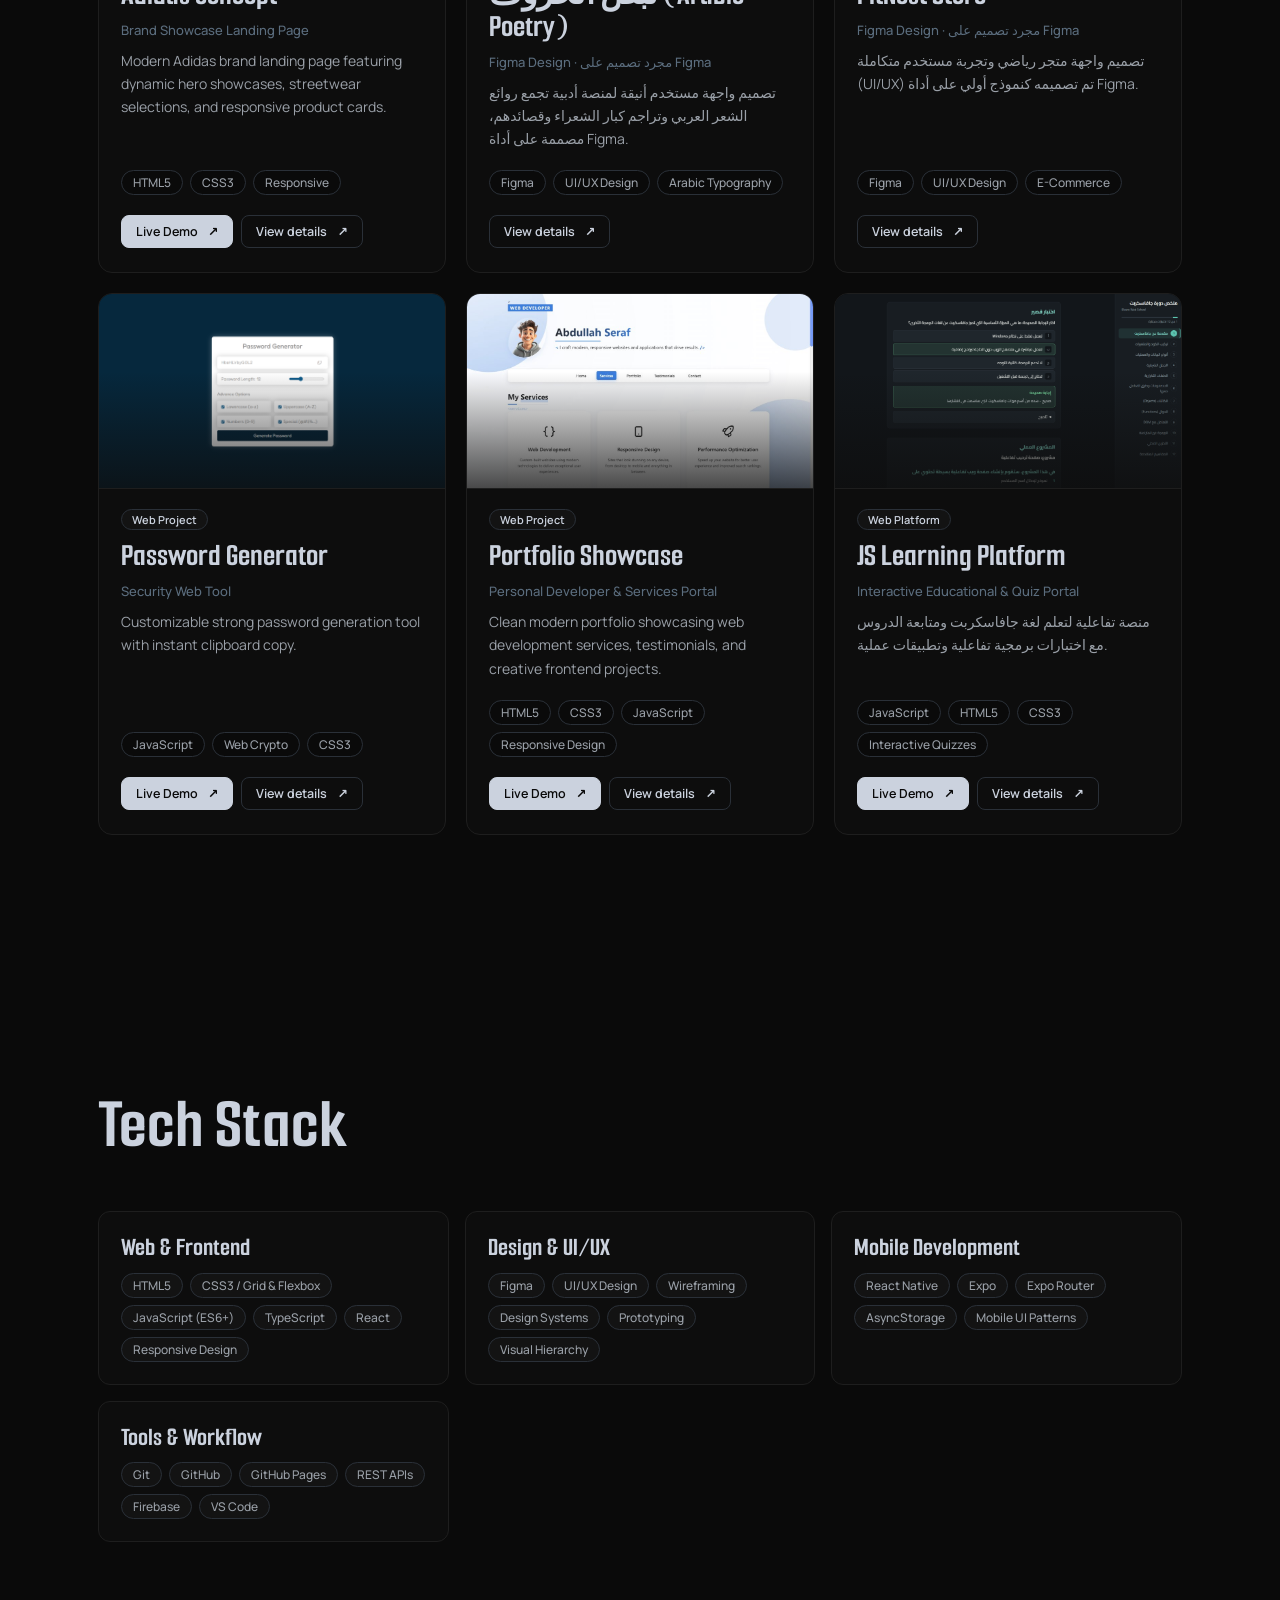
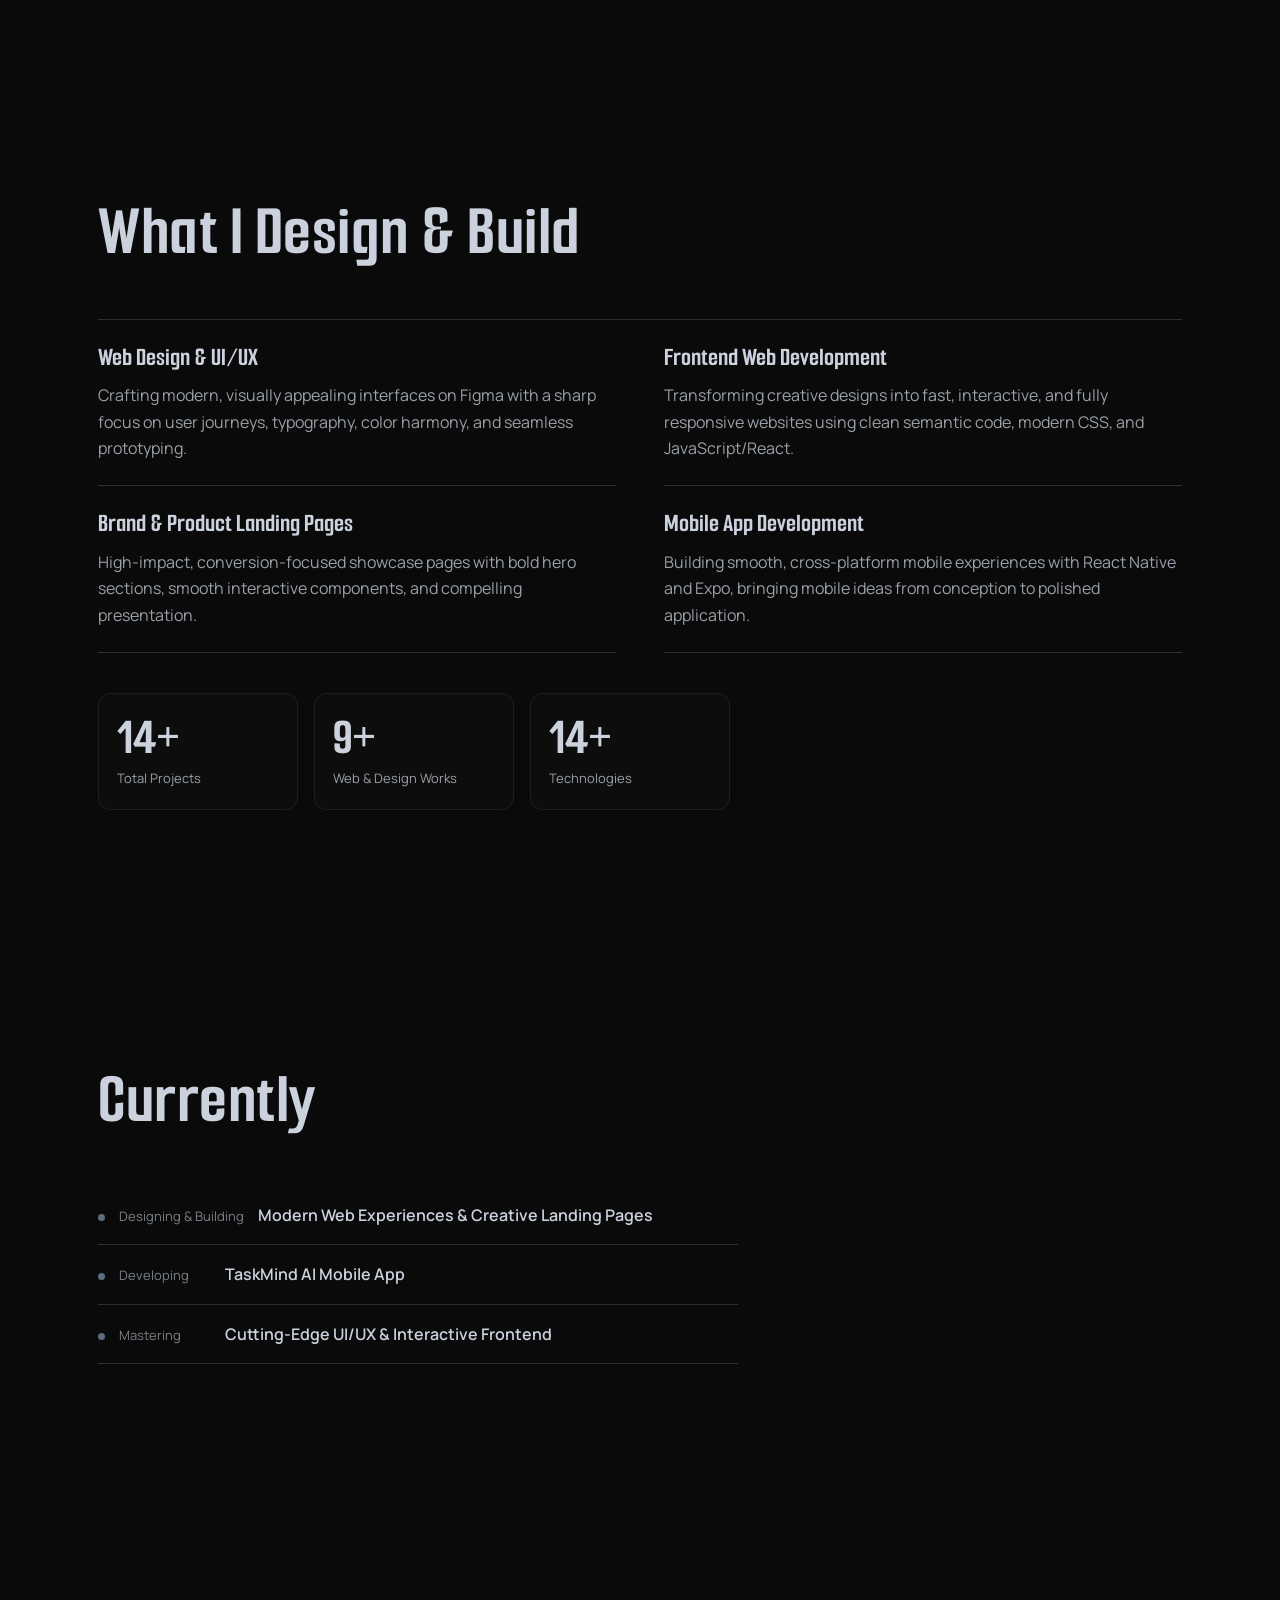
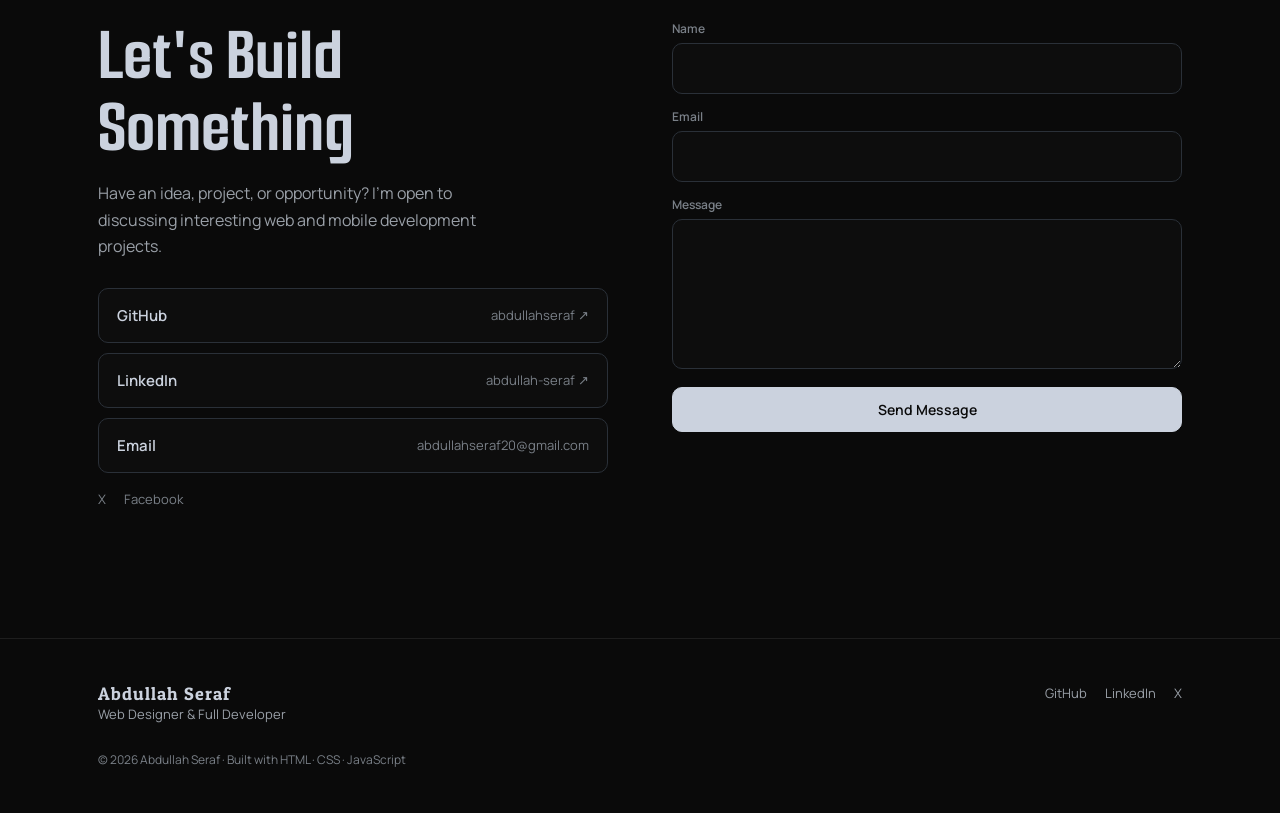
==== commit bddfd647: "feat: add JS learning platform screenshots to card and modal gallery" ====
--- a/index.html
+++ b/index.html
@@ -481,7 +481,7 @@
 
             <article class="card app rv" data-t="web">
               <div class="card-thumb">
-                <img src="images/javascript-platform.svg" alt="JavaScript Learning Platform" loading="lazy" />
+                <img src="images/alziro-3.png" alt="JavaScript Learning Platform" loading="lazy" />
               </div>
               <div class="card-body">
                 <div class="card-meta">
